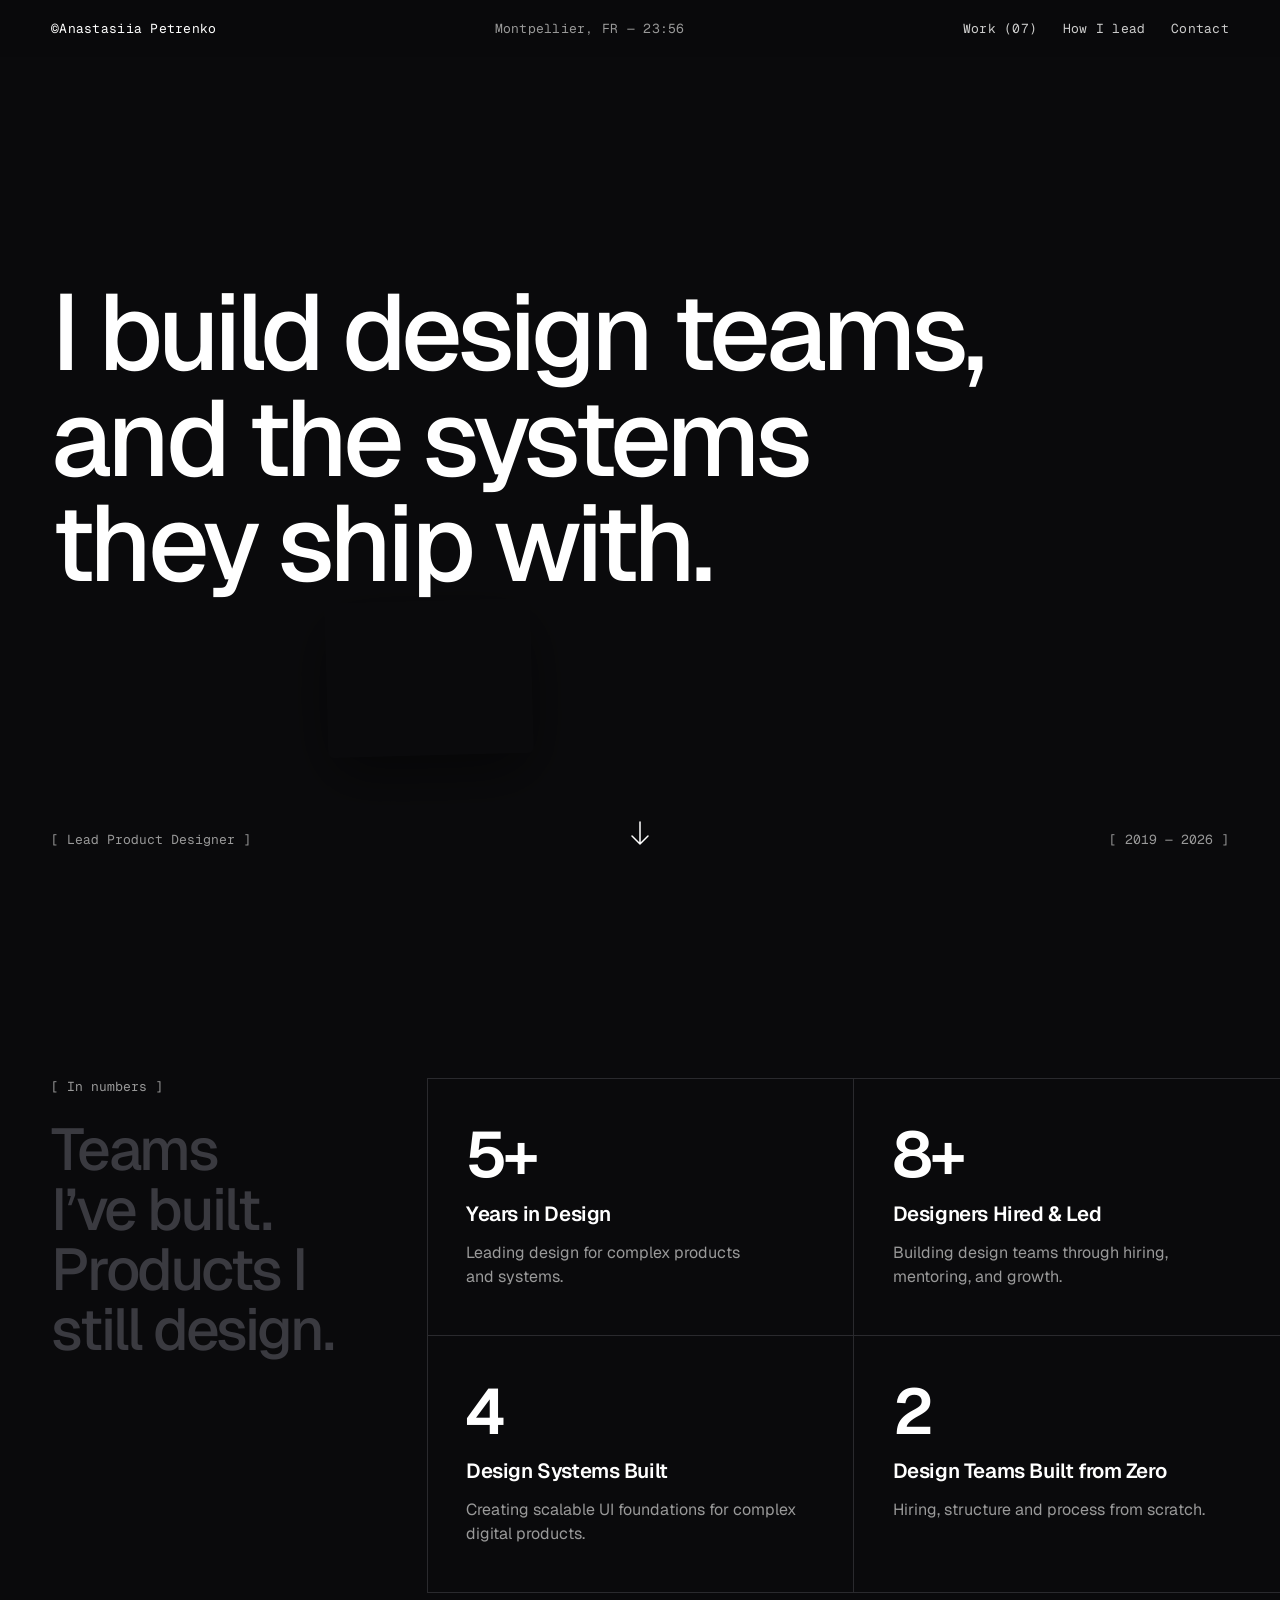
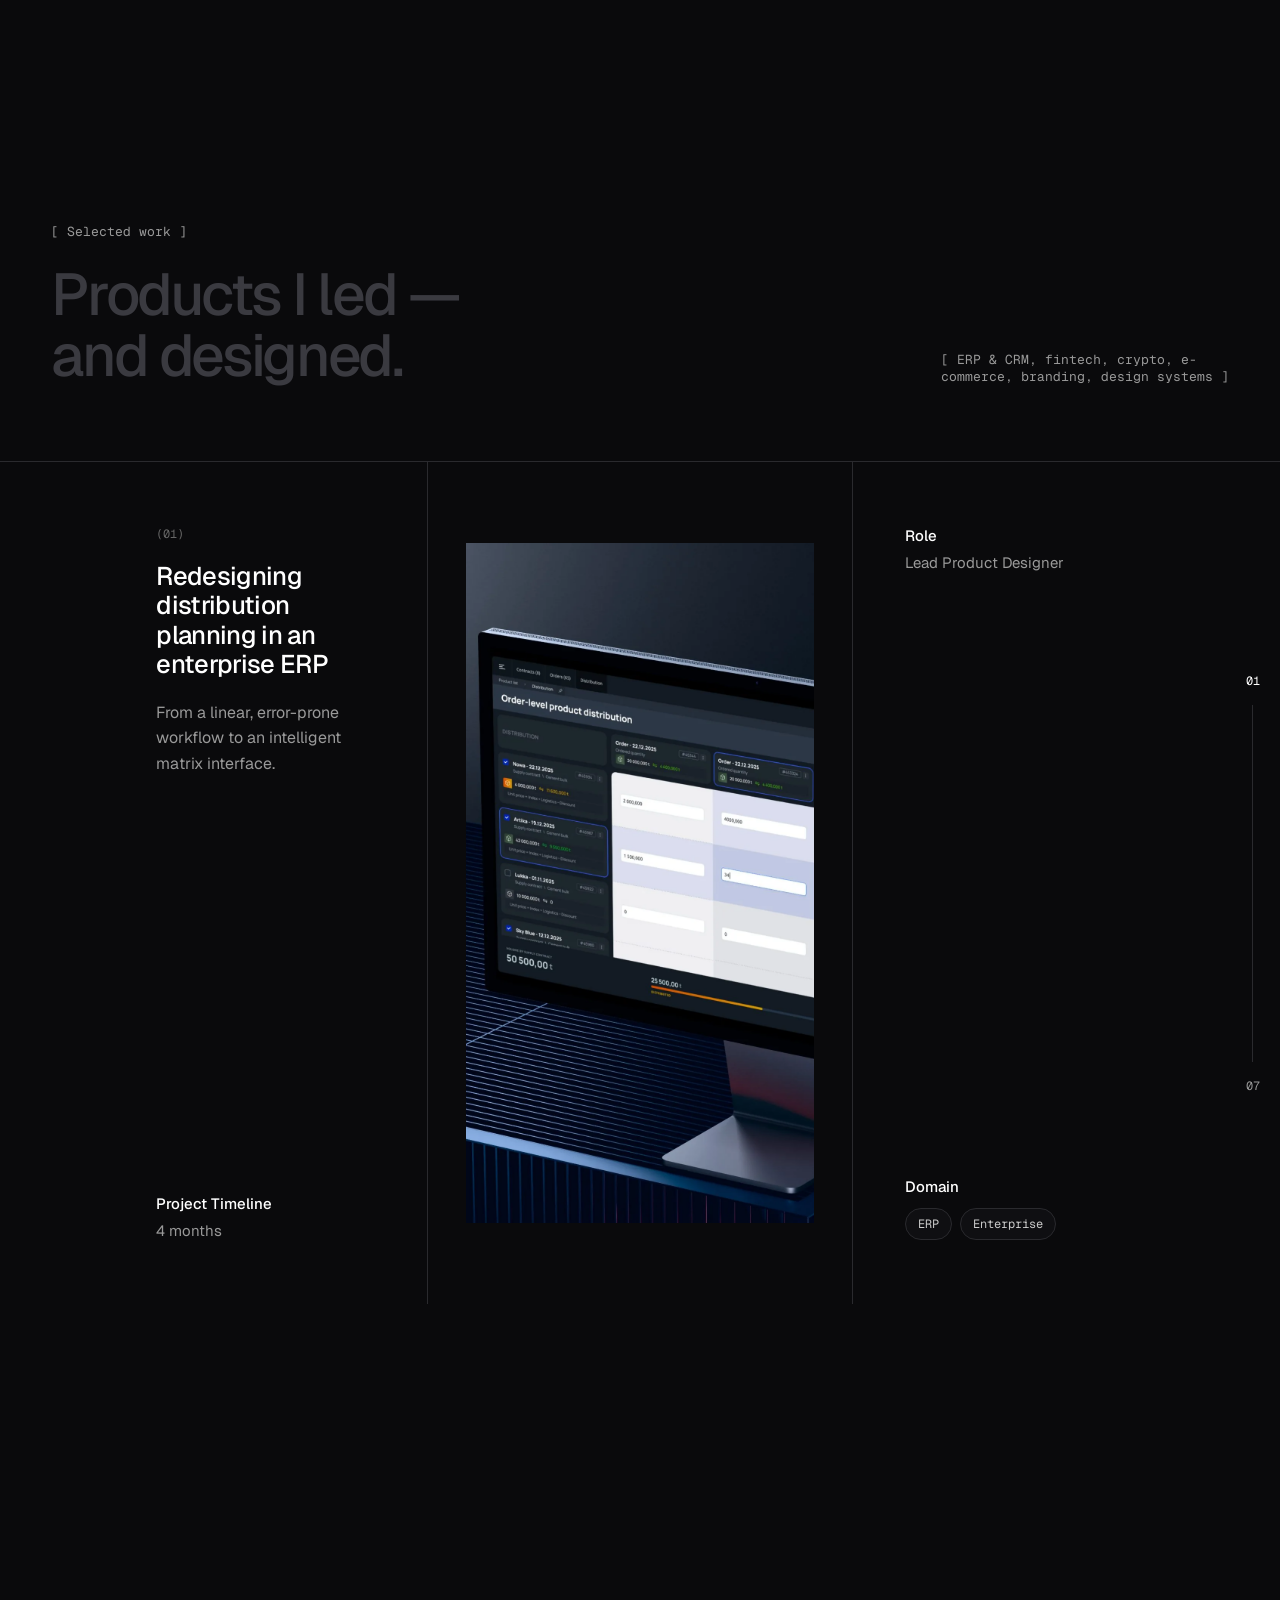
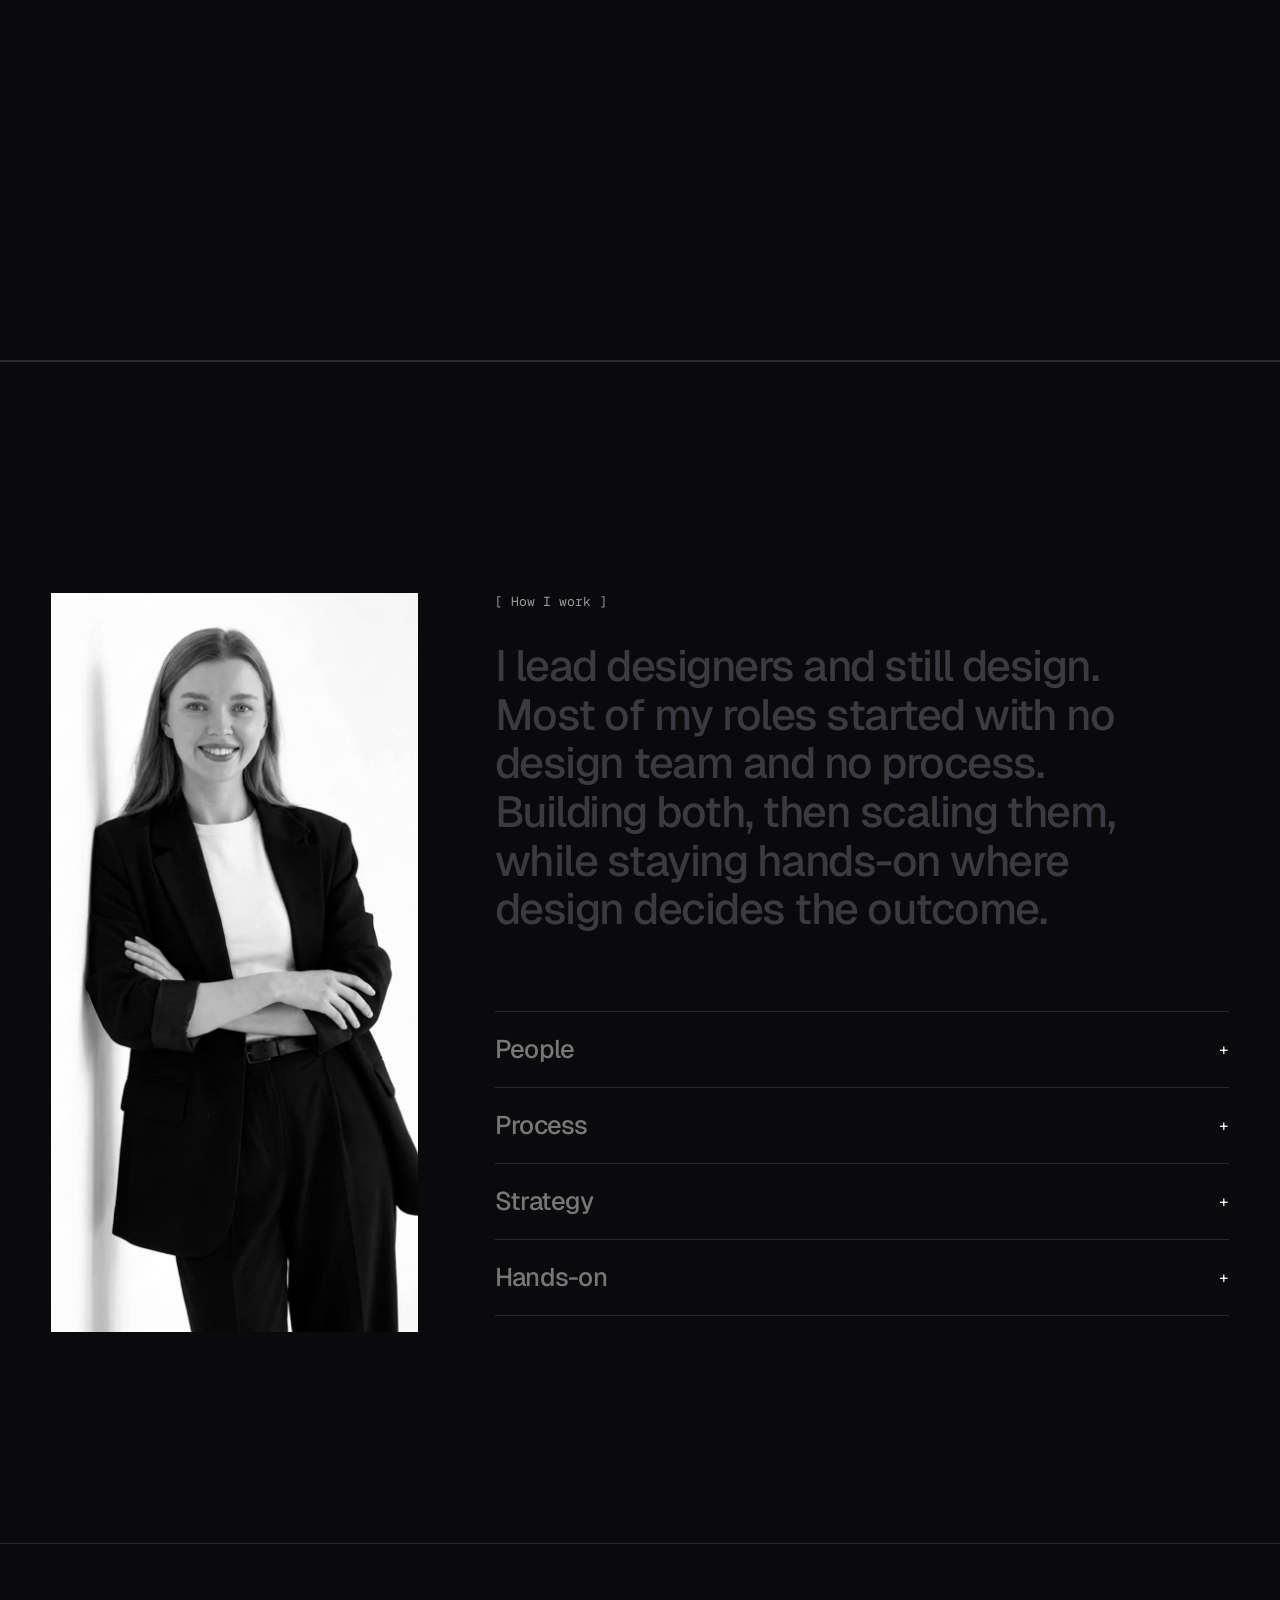
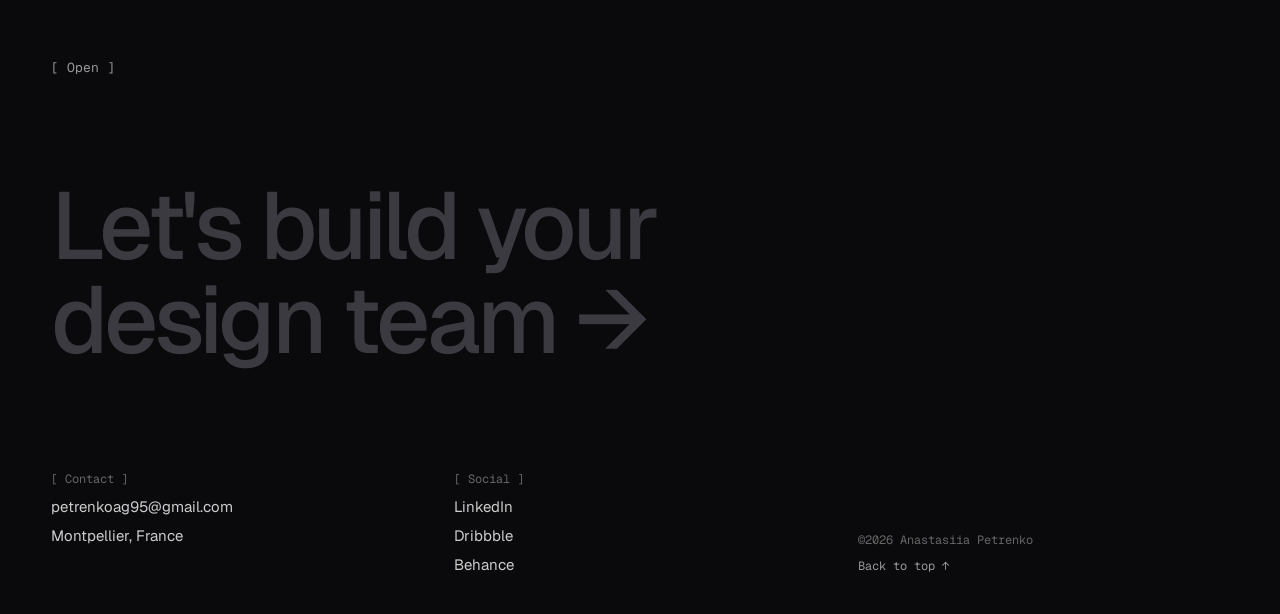
==== index.html @ 529f9f13 "Home: fix doubled gap below the work list on mobile On mobile the work-scroll negative margin is rem" ====
<!DOCTYPE html>
<html lang="en">
<head>
  <!-- Google Tag Manager -->
  <script>(function(w,d,s,l,i){w[l]=w[l]||[];w[l].push({'gtm.start':
  new Date().getTime(),event:'gtm.js'});var f=d.getElementsByTagName(s)[0],
  j=d.createElement(s),dl=l!='dataLayer'?'&l='+l:'';j.async=true;j.src=
  'https://www.googletagmanager.com/gtm.js?id='+i+dl;f.parentNode.insertBefore(j,f);
  })(window,document,'script','dataLayer','GTM-K25V9CTP');</script>
  <!-- End Google Tag Manager -->
  <!-- Google tag (gtag.js) -->
  <script async src="https://www.googletagmanager.com/gtag/js?id=G-8EQWVSNK7V"></script>
  <script>
    window.dataLayer = window.dataLayer || [];
    function gtag(){dataLayer.push(arguments);}
    gtag('js', new Date());
    gtag('config', 'G-8EQWVSNK7V');
  </script>
  <!-- End Google tag (gtag.js) -->
  <!-- Microsoft Clarity -->
  <script type="text/javascript">
    (function(c,l,a,r,i,t,y){
        c[a]=c[a]||function(){(c[a].q=c[a].q||[]).push(arguments)};
        t=l.createElement(r);t.async=1;t.src="https://www.clarity.ms/tag/"+i;
        y=l.getElementsByTagName(r)[0];y.parentNode.insertBefore(t,y);
    })(window, document, "clarity", "script", "yuyqac0y1p");
  </script>
  <!-- End Microsoft Clarity -->

  <meta charset="UTF-8">
  <meta name="viewport" content="width=device-width, initial-scale=1.0">
  <title>Anastasiia Petrenko &mdash; Lead Product Designer</title>
  <meta name="description" content="Lead Product Designer building high-load product systems, senior design teams, and AI-native workflows.">
  <link rel="icon" type="image/png" href="assets/favicon.png">
  <link rel="preconnect" href="https://fonts.googleapis.com">
  <link rel="preconnect" href="https://fonts.gstatic.com" crossorigin>
  <link href="https://fonts.googleapis.com/css2?family=Geist:wght@100..900&family=Geist+Mono:wght@400;500&display=swap" rel="stylesheet">
  <style>
    :root{
      --bg:#0a0a0c;--surface:#0f0f12;--line:#2a2a2e;--faint:#1c1c20;
      --t2:#999;--t3:#666;--unfill:#3a3a40;--accent:#4493fa;
      --gut:clamp(20px,4vw,56px);--ease1:cubic-bezier(.76,0,.24,1);--ease2:cubic-bezier(.2,.7,.2,1);
      --vr:clamp(180px,18vw,250px);--vr2:calc(var(--vr) * 0.5);
    }
    *{box-sizing:border-box;margin:0;padding:0}
    html{scroll-behavior:smooth}
    body{background:var(--bg);color:#fff;font-family:'Geist',system-ui,sans-serif;-webkit-font-smoothing:antialiased;overflow-x:hidden}
    a{color:#fff;text-decoration:none}
    a:hover{color:var(--accent)}
    img{display:block;max-width:100%}
    ::selection{background:var(--accent);color:#0a0a0c}
    .mono{font-family:'Geist Mono',monospace}
    @keyframes wordUp{from{opacity:0;transform:translateY(0.6em);filter:blur(6px)}to{opacity:1;transform:none;filter:none}}
    @keyframes nudge{0%,100%{transform:translateY(0);opacity:.5}50%{transform:translateY(8px);opacity:1}}

    /* header */
    .hdr{position:sticky;top:0;z-index:30;display:flex;align-items:center;justify-content:space-between;gap:24px;padding:20px var(--gut);background:rgba(10,10,12,.82);backdrop-filter:blur(14px);-webkit-backdrop-filter:blur(14px);font-family:'Geist Mono',monospace;font-size:13px;letter-spacing:.02em}
    .hdr-logo{color:#fff;white-space:nowrap}
    .clock-wrap{display:flex;align-items:center;gap:8px;color:var(--t2)}
    .hdr-nav{display:flex;gap:clamp(14px,2vw,28px);color:#ccc}
    .hdr-nav a{color:#ccc}
    .hdr-burger{display:none;background:none;border:0;padding:0;margin:0;cursor:pointer;width:26px;height:14px;position:relative;flex:0 0 auto}
    .hdr-burger span{position:absolute;left:0;right:0;height:1.5px;background:#fff;transition:transform .35s var(--ease2),opacity .25s}
    .hdr-burger span:first-child{top:0}
    .hdr-burger span:last-child{bottom:0}
    .hdr-burger.active span:first-child{transform:translateY(6px) rotate(45deg)}
    .hdr-burger.active span:last-child{transform:translateY(-6px) rotate(-45deg)}
    /* mobile menu overlay */
    .menu{position:fixed;inset:0;z-index:25;background:rgba(10,10,12,.97);backdrop-filter:blur(18px);-webkit-backdrop-filter:blur(18px);display:flex;flex-direction:column;justify-content:center;gap:clamp(40px,8vh,80px);padding:calc(58px + var(--gut)) var(--gut) var(--gut);opacity:0;pointer-events:none;transform:translateY(-6px);transition:opacity .4s ease,transform .4s var(--ease2)}
    .menu.open{opacity:1;pointer-events:auto;transform:none}
    .menu-nav{display:flex;flex-direction:column;gap:10px}
    .menu-nav a{color:#fff;font-size:clamp(40px,11vw,60px);font-weight:500;letter-spacing:-0.04em;line-height:1.08}
    .menu-nav a:hover,.menu-nav a:active{color:var(--accent)}
    .menu-foot{display:flex;justify-content:space-between;gap:16px;font-family:'Geist Mono',monospace;font-size:13px;color:var(--t2);border-top:1px solid var(--line);padding-top:24px}
    body.menu-open{overflow:hidden}

    /* hero */
    .hero{position:relative;overflow:hidden;min-height:calc(100svh - 58px);justify-content:space-between;padding:clamp(40px,6vw,88px) var(--gut) clamp(32px,4vw,56px);display:flex;flex-direction:column;gap:clamp(40px,6vw,88px)}
    .hero h1{position:relative;margin:auto 0;font-size:clamp(44px,8.4vw,136px);font-weight:500;line-height:.98;letter-spacing:-0.045em;max-width:15ch;text-wrap:balance}
    .hero h1 .w{display:inline-block;white-space:pre;opacity:0}
    .hero.go h1 .w{animation:wordUp .9s var(--ease2) var(--d) both}
    .hero-trail{position:absolute;inset:0;pointer-events:none;overflow:hidden}
    .hero-trail img{position:absolute;width:clamp(160px,16vw,240px);aspect-ratio:4/3;object-fit:cover;border-radius:6px;transform:translate(-50%,-50%);box-shadow:0 20px 60px rgba(0,0,0,.5)}
    .hero-foot{position:relative;display:grid;grid-template-columns:1fr auto 1fr;align-items:end;gap:16px;font-family:'Geist Mono',monospace;font-size:13px;color:var(--t2)}

    /* numbers */
    .numbers{padding:calc(var(--vr) - clamp(32px,4vw,56px)) 0 0;display:grid;grid-template-columns:minmax(0,1fr) minmax(0,2fr);gap:0;align-items:start}
    .num-head{display:flex;flex-direction:column;gap:24px;padding:0 var(--gut)}
    .num-head h2{font-size:clamp(36px,4.6vw,68px);font-weight:500;letter-spacing:-0.04em;line-height:1.02;max-width:12ch;text-wrap:balance}
    .num-grid{display:grid;grid-template-columns:repeat(2,minmax(0,1fr));border-top:1px solid var(--line);border-bottom:1px solid var(--line);border-left:1px solid var(--line);gap:1px;background:var(--line)}
    .num-cell{display:flex;flex-direction:column;gap:14px;padding:clamp(32px,3.6vw,56px) clamp(20px,3vw,48px);background:var(--bg)}
    .num-cell>div{display:flex;flex-direction:column;gap:14px;opacity:0;transform:translateY(40px);transition:opacity .7s ease,transform .9s var(--ease2)}
    .num-cell.in>div{opacity:1;transform:none}
    .num-cell strong{font-size:clamp(48px,5vw,80px);font-weight:600;letter-spacing:-0.045em;line-height:.95;color:#fff;font-variant-numeric:tabular-nums}
    .num-cell .lbl{font-size:clamp(20px,1.6vw,24px);font-weight:600;letter-spacing:-0.02em;color:#fff}
    .num-cell .note{font-size:16px;line-height:1.5;color:var(--t2);max-width:30ch;text-wrap:pretty}

    /* work */
    .work{padding:var(--vr) var(--gut) var(--vr)}
    .work-head{display:flex;flex-wrap:wrap;align-items:flex-end;justify-content:space-between;gap:24px;margin-bottom:clamp(56px,6vw,96px)}
    .work-head h2{font-size:clamp(36px,4.6vw,68px);font-weight:500;letter-spacing:-0.04em;line-height:1.02;max-width:14ch;text-wrap:balance}
    .work-scroll{position:relative;height:700vh;border-top:1px solid var(--line);border-bottom:1px solid var(--line);margin:0 calc(-1 * var(--gut)) calc(-1 * var(--vr))}
    .work-sticky{position:sticky;top:58px;height:calc(100vh - 58px);overflow:hidden}
    .work-track{display:flex;flex-direction:row;height:100%;will-change:transform}
    .work-panel{position:relative;flex:0 0 auto;width:100vw;height:100%;display:grid;grid-template-columns:1fr 1fr 1fr;color:#fff}
    .work-panel .col-l{display:flex;flex-direction:column;justify-content:space-between;gap:48px;padding:clamp(40px,5vw,88px) var(--gut) clamp(40px,5vw,88px) clamp(40px,12.2vw,175px)}
    .work-panel .col-c{display:grid;place-items:center;min-height:0;padding:clamp(32px,4vw,64px) clamp(20px,3vw,48px);border-left:1px solid var(--line);border-right:1px solid var(--line)}
    .work-panel .col-r{display:flex;flex-direction:column;justify-content:space-between;gap:48px;padding:clamp(40px,5vw,88px) clamp(40px,12.2vw,175px) clamp(40px,5vw,88px) var(--gut)}
    .work-panel h3{font-size:clamp(24px,2vw,32px);font-weight:500;letter-spacing:-0.025em;line-height:1.15;text-wrap:balance}
    .work-cover{position:relative;display:block;height:min(calc(100vh - 58px - 160px),680px);max-height:100%;max-width:100%;aspect-ratio:4/5;overflow:hidden;background:var(--surface);clip-path:inset(100% 0 0 0);transition:clip-path 1.2s var(--ease1);cursor:none}
    .work-cover.in{clip-path:inset(0 0 0 0)}
    .work-cover img{position:absolute;inset:0;width:100%;height:100%;object-fit:cover;transition:transform 1.6s var(--ease2);transform:scale(1.3)}
    .work-cover.in img{transform:scale(1)}
    .work-cover.in:hover img{transform:scale(1.04)}
    .view-dot{position:absolute;left:0;top:0;width:88px;height:88px;margin:-44px 0 0 -44px;border-radius:50%;background:#fff;color:#0a0a0c;display:grid;place-items:center;font-family:'Geist Mono',monospace;font-size:12px;letter-spacing:.12em;pointer-events:none;z-index:3;transform:translate(0,0) scale(0);transition:transform .35s var(--ease2)}
    .chip{padding:7px 12px;border:1px solid var(--line);border-radius:999px;background:var(--surface);font-family:'Geist Mono',monospace;font-size:12px;color:#ccc}
    .work-prog{position:absolute;right:clamp(12px,1.6vw,24px);top:25%;height:50%;display:flex;flex-direction:column;align-items:center;gap:16px;font-family:'Geist Mono',monospace;font-size:12px;color:var(--t2);pointer-events:none;z-index:4}
    .work-prog .track{position:relative;flex:1;width:1px;background:var(--line)}
    .work-prog .track span{position:absolute;inset:0;background:var(--accent);transform-origin:top;transform:scaleY(0)}

    /* lead / how I work */
    .lead{padding:var(--vr) var(--gut) var(--vr2);border-top:1px solid var(--line);display:grid;grid-template-columns:minmax(240px,1fr) minmax(0,2fr);gap:clamp(40px,6vw,96px);align-items:start}
    .lead-photo{position:sticky;top:calc(58px + clamp(32px,4vw,56px));height:min(calc(100vh - 58px - 2 * clamp(32px,4vw,56px)),742px);max-width:100%;aspect-ratio:849/1500;overflow:hidden;background:var(--surface)}
    .lead-photo img{width:100%;height:100%;object-fit:cover;filter:grayscale(1) contrast(1.05)}
    .lead-main{display:flex;flex-direction:column;gap:clamp(56px,6vw,96px);min-width:0}
    .lead-text{font-size:clamp(28px,3.4vw,56px);font-weight:500;letter-spacing:-0.035em;line-height:1.12;color:#fff;max-width:24ch;text-wrap:pretty;white-space:pre-line}
    .acc{display:flex;flex-direction:column;border-top:1px solid var(--line)}
    .acc-row{border-bottom:1px solid var(--line)}
    .acc-btn{all:unset;cursor:pointer;width:100%;display:grid;grid-template-columns:1fr 24px;align-items:center;gap:16px;padding:clamp(16px,1.6vw,24px) 0}
    .acc-title{font-size:clamp(22px,2vw,32px);font-weight:500;letter-spacing:-0.03em;color:#777;transform:translateX(0);transition:color .3s,transform .5s var(--ease2)}
    .acc-row:hover .acc-title{color:#fff;transform:translateX(16px)}
    .acc-row.open .acc-title{color:#fff}
    .acc-sign{font-family:'Geist Mono',monospace;font-size:16px;color:#fff;text-align:right;transform:rotate(0);transition:transform .4s var(--ease2),color .3s}
    .acc-row:hover .acc-sign{color:var(--accent);transform:rotate(90deg)}
    .acc-row.open .acc-sign{transform:rotate(45deg)}
    .acc-panel{display:grid;grid-template-rows:0fr;opacity:0;transition:grid-template-rows .5s var(--ease2),opacity .4s}
    .acc-row.open .acc-panel{grid-template-rows:1fr;opacity:1}
    .acc-body{overflow:hidden;min-height:0}
    .acc-body p{padding:0 40px clamp(24px,2.4vw,36px) 0;font-size:17px;line-height:1.6;color:var(--t2);text-wrap:pretty}

    /* footer */
    .ftr{padding:var(--vr2) var(--gut) 40px;border-top:1px solid var(--line);display:flex;flex-direction:column;gap:clamp(56px,8vw,120px)}
    .cta{font-size:clamp(40px,7.4vw,120px);font-weight:500;letter-spacing:-0.045em;line-height:1;color:#fff;max-width:14ch}
    .cta:hover{color:var(--accent)}
    .ftr-grid{display:grid;grid-template-columns:repeat(auto-fit,minmax(180px,1fr));gap:32px;font-size:15px;color:#ccc}
    .ftr-grid a{color:#ccc}

    /* loader */
    #loader{position:fixed;inset:0;z-index:100;background:var(--bg);display:grid;grid-template-rows:auto 1fr auto;gap:clamp(20px,2.4vw,32px);padding:var(--gut);opacity:1;transition:opacity .6s ease .5s}
    #loader.exit{opacity:0}
    #loader .top{display:flex;justify-content:space-between;font-family:'Geist Mono',monospace;font-size:13px;color:var(--t2)}
    #loader-grid{display:grid;grid-template-columns:repeat(4,minmax(0,1fr));grid-template-rows:repeat(3,minmax(0,1fr));gap:1px;background:var(--line);border:1px solid var(--line);min-height:0}
    #loader-grid .cell{position:relative;overflow:hidden;background:var(--bg)}
    #loader-grid .cell img{position:absolute;inset:0;width:100%;height:100%;object-fit:cover;clip-path:inset(100% 0 0 0);transform:scale(1.15);transition:clip-path .8s var(--ease1),transform 1.2s var(--ease1)}
    #loader-grid .cell.lit img{clip-path:inset(0);transform:scale(1)}
    #loader-grid .cell .idx{position:absolute;left:12px;top:10px;font-family:'Geist Mono',monospace;font-size:11px;color:#555;mix-blend-mode:difference}
    #loader-grid .cell.lit .idx{color:#fff}
    #loader .bar{display:flex;align-items:center;gap:24px;font-family:'Geist Mono',monospace;font-size:13px;color:#fff}
    #loader .bar .track{position:relative;flex:1;height:1px;background:var(--line)}
    #loader .bar .track span{position:absolute;inset:0;background:var(--accent);transform-origin:left;transform:scaleX(0)}
    #loader .bar .pct{font-variant-numeric:tabular-nums;min-width:4ch;text-align:right}
    .loader-big{display:none}

    @media (max-width:900px){
      .numbers{grid-template-columns:minmax(0,1fr);gap:40px}
      .num-grid{border-left:none}
    }
    @media (max-width:899px){
      .work{padding-bottom:0}
      .work-scroll{height:auto;margin-bottom:0;border:none}
      .work-sticky{position:relative;top:0;height:auto;overflow:visible}
      .work-track{flex-direction:column;height:auto;transform:none!important;gap:8px}
      /* image-first card: cover on top, then text, then grouped meta — uniform gutters, no dividers */
      .work-panel{width:100%!important;height:auto;display:flex;flex-direction:column;gap:28px;padding:48px 0;border:none}
      .work-panel .col-c{order:-1;padding:0 var(--gut);border:none;min-height:0}
      .work-panel .col-l{padding:0 var(--gut);gap:18px;justify-content:flex-start}
      .work-panel .col-r{padding:0 var(--gut);gap:22px;flex-direction:row;flex-wrap:wrap;justify-content:space-between}
      .work-panel .col-r>div{min-width:0}
      .work-cover{height:auto;width:100%;aspect-ratio:4/5;cursor:pointer}
      .work-panel h3{font-size:clamp(26px,6.4vw,34px)}
      .view-dot{display:none}
      .work-prog{display:none}
    }
    @media (max-width:800px){
      .lead{grid-template-columns:minmax(0,1fr)}
      .lead-photo{position:relative;top:0;height:auto}
    }
    @media (max-width:760px){
      .hdr{gap:16px}
      .clock-wrap,.hdr-nav{display:none}
      .hdr-burger{display:block}
    }
    @media (max-width:600px){
      /* simple numeric loader on phones */
      #loader{grid-template-rows:1fr;place-items:center;gap:0}
      #loader .top,#loader-grid,#loader .bar{display:none}
      .loader-big{display:flex;align-items:baseline;gap:6px;color:#fff;font-weight:500;letter-spacing:-0.05em;line-height:.9}
      #loader-bignum{font-size:clamp(48px,15vw,85px);font-variant-numeric:tabular-nums}
      .loader-big .pc{font-size:clamp(14px,4vw,26px);color:var(--t2)}
      .num-grid{grid-template-columns:1fr}
      .hero-foot{grid-template-columns:1fr auto;font-size:12px}
      .hero-foot a[aria-label="Scroll to work"]{display:none!important}
      .hero h1{font-size:clamp(52px,14vw,72px);text-align:center;max-width:none}
    }
    @media (prefers-reduced-motion:reduce){
      *{animation:none!important;transition:none!important;scroll-behavior:auto!important}
      .hero h1 .w{opacity:1!important}
      #loader{display:none!important}
    }
  </style>
</head>
<body>
  <!-- Google Tag Manager (noscript) -->
  <noscript><iframe src="https://www.googletagmanager.com/ns.html?id=GTM-K25V9CTP"
  height="0" width="0" style="display:none;visibility:hidden"></iframe></noscript>
  <!-- End Google Tag Manager (noscript) -->

  <!-- Loader -->
  <div id="loader" aria-hidden="true">
    <div class="top"><span style="color:#fff">©Anastasiia Petrenko</span><span>[ Loading work ]</span></div>
    <div id="loader-grid"></div>
    <div class="bar"><span class="track"><span id="loader-fill"></span></span><span class="pct" id="loader-pct">000%</span></div>
    <div class="loader-big" aria-hidden="true"><span id="loader-bignum">0</span><span class="pc">%</span></div>
  </div>

  <header class="hdr">
    <a href="#top" class="hdr-logo">©Anastasiia Petrenko</a>
    <div class="clock-wrap"><span id="clock">Montpellier, FR —</span></div>
    <nav class="hdr-nav">
      <a href="#work">Work (07)</a>
      <a href="#lead">How I lead</a>
      <a href="mailto:petrenkoag95@gmail.com">Contact</a>
    </nav>
    <button class="hdr-burger" id="burger" aria-label="Open menu" aria-expanded="false" aria-controls="menu"><span></span><span></span></button>
  </header>

  <div class="menu" id="menu" aria-hidden="true">
    <nav class="menu-nav">
      <a href="#work" data-menu-link>Work (07)</a>
      <a href="#lead" data-menu-link>How I lead</a>
      <a href="mailto:petrenkoag95@gmail.com" data-menu-link>Contact</a>
    </nav>
    <div class="menu-foot"><span>Montpellier, France</span><span id="menu-clock"></span></div>
  </div>

  <section id="top" class="hero" data-hero>
    <div class="hero-trail" id="hero-trail" aria-hidden="true"></div>
    <h1 id="hero-h1"></h1>
    <div class="hero-foot">
      <span>[ Lead Product Designer ]</span>
      <a href="#work" aria-label="Scroll to work" style="display:flex;flex-direction:column;align-items:center;gap:8px;color:var(--t2)">
        <svg width="20" height="28" viewBox="0 0 20 28" fill="none" style="animation:nudge 1.8s ease-in-out infinite"><path d="M10 2v22M2 16l8 8 8-8" stroke="#fff" stroke-width="1.5" stroke-linecap="round" stroke-linejoin="round"></path></svg>
      </a>
      <span style="justify-self:end">[ 2019 — 2026 ]</span>
    </div>
  </section>

  <section class="numbers">
    <div class="num-head">
      <span class="mono" style="font-size:13px;color:var(--t2)">[ In numbers ]</span>
      <h2 id="num-title" data-fill="Teams I’ve built. Products I still design."></h2>
    </div>
    <div class="num-grid" id="num-grid"></div>
  </section>

  <section id="work" class="work">
    <div class="work-head">
      <div style="display:flex;flex-direction:column;gap:24px">
        <span class="mono" style="font-size:13px;color:var(--t2)">[ Selected work ]</span>
        <h2 id="work-title" data-fill="Products I led — and designed."></h2>
      </div>
      <span class="mono" style="font-size:13px;color:var(--t2);max-width:36ch">[ ERP &amp; CRM, fintech, crypto, e-commerce, branding, design systems ]</span>
    </div>
    <div class="work-scroll" id="work-scroll">
      <div class="work-sticky">
        <div class="work-track" id="work-track"></div>
        <div class="work-prog" id="work-prog">
          <span style="color:#fff" id="work-prog-cur">01</span>
          <span class="track"><span id="work-prog-fill"></span></span>
          <span>07</span>
        </div>
      </div>
    </div>
  </section>

  <section id="lead" class="lead">
    <div class="lead-photo"><img src="assets/home/images/anastasiia.webp" alt="Anastasiia Petrenko"></div>
    <div class="lead-main">
      <div style="display:flex;flex-direction:column;gap:32px">
        <span class="mono" style="font-size:13px;color:var(--t2)">[ How I work ]</span>
        <p class="lead-text" id="lead-text" data-fill="I lead designers and still design. &#10;Most of my roles started with no design team and no process. Building both, then scaling them, while staying hands-on where design decides the outcome."></p>
      </div>
      <div class="acc" id="acc"></div>
    </div>
  </section>

  <footer id="contact" class="ftr">
    <span class="mono" style="font-size:13px;color:var(--t2)">[ Open ]</span>
    <a class="cta" id="cta" href="mailto:petrenkoag95@gmail.com" aria-label="Let's build your design team" data-fill="Let's build your design team →"></a>
    <div class="ftr-grid">
      <div style="display:flex;flex-direction:column;gap:10px">
        <span class="mono" style="font-size:12px;color:var(--t3)">[ Contact ]</span>
        <a href="mailto:petrenkoag95@gmail.com">petrenkoag95@gmail.com</a>
        <span>Montpellier, France</span>
      </div>
      <div style="display:flex;flex-direction:column;gap:10px">
        <span class="mono" style="font-size:12px;color:var(--t3)">[ Social ]</span>
        <a href="https://www.linkedin.com/in/anastasia-petrenko/" target="_blank" rel="noopener">LinkedIn</a>
        <a href="https://dribbble.com/AnnastasiiaP2018" target="_blank" rel="noopener">Dribbble</a>
        <a href="https://www.behance.net/petrenkoanastasia" target="_blank" rel="noopener">Behance</a>
      </div>
      <div style="display:flex;flex-direction:column;gap:10px;justify-content:flex-end;font-family:'Geist Mono',monospace;font-size:12px;color:var(--t3)">
        <span>©2026 Anastasiia Petrenko</span>
        <a href="#top" style="color:var(--t2)">Back to top ↑</a>
      </div>
    </div>
  </footer>

  <script>
  (function(){
    var REDUCE = window.matchMedia('(prefers-reduced-motion: reduce)').matches;
    var TRAIL = ['t2','t3','t4','t5','t6','t7','t8','t9','t10','t11','t12','t13'].map(function(n){return 'assets/home/trail/'+n+'.webp';});
    var COVERS = ['erp-core-sm','pap-pay-sm','erp-wave-sm','branding-sm','turbo-sm','betroute-sm'].map(function(n){return 'assets/home/covers/'+n+'.webp';});
    var HEADLINE = 'I build design teams, and the systems they ship with.';

    var PROJECTS = [
      ['Redesigning distribution planning in an enterprise ERP','From a linear, error-prone workflow to an intelligent matrix interface.','Lead Product Designer','4 months',['ERP','Enterprise'],'assets/home/covers/erp-core-sm.webp','cases/erp-core.html'],
      ['Wave — developing a high-load system from scratch','An ERP & CRM system built from scratch for one of the bigger media holdings in Ukraine: research, design system, user flows and results.','Founding Product Designer','2 years',['ERP','CRM'],'assets/home/covers/erp-wave-sm.webp','cases/erp-wave.html'],
      ['Pap-Pay crypto payroll wallet','A mobile crypto payroll wallet. Employees are paid in BTC and cash out to their card.','Lead Product Designer','6 months',['Crypto','Mobile'],'assets/home/covers/pap-pay-sm.webp','cases/pap-pay.html'],
      ['Turbo.ua delivery app',"Mobile app for Ukraine's fastest grocery delivery.",'Lead Product Designer','2 years',['E-commerce','Mobile'],'assets/home/covers/turbo-sm.webp','cases/turbo.html'],
      ['Packaging & brand identity',"Full-cycle branding for Ukraine's fastest grocery delivery: packaging, courier fleet, billboard, and social media content system.",'Lead Product Designer','2 years',['Branding'],'assets/home/covers/branding-sm.webp','cases/turbo-branding.html'],
      ['Design system for a crypto payroll wallet','Every transfer is irreversible, and that one fact shaped every token, component and rule.','Product Designer','7 months',['Design system','Crypto'],'assets/home/pap-pay-ds/brand-a-trail.webp','cases/pap-pay-ds.html'],
      ['Bet Route registration redesign','Redesign of the registration flow for a betting product.','Product Designer','1 year',['Betting','Mobile'],'assets/home/covers/betroute-sm.webp','cases/betroute.html']
    ];
    var STATS = [
      ['7','+','Years in Design','Leading design for complex products and systems.'],
      ['10','+','Designers Hired & Led','Building design teams through hiring, mentoring, and growth.'],
      ['5','','Design Systems Built','Creating scalable UI foundations for complex digital products.'],
      ['3','','Design Teams Built from Zero','Hiring, structure and process from scratch.']
    ];
    var PILLARS = [
      ['People',['Hiring & onboarding','Grades & career paths','1:1s & mentoring','Performance & pay reviews']],
      ['Process',['Design process from zero','Team structure & rituals','Quality bar & design QA','Design system ownership']],
      ['Strategy',['Design vision & strategy','Roadmap & priorities with product','Stakeholder & C-level alignment','Team budget & headcount']],
      ['Hands-on',['Problem framing & success metrics','Discovery & field research','User flows & information architecture','UI design for web & mobile','Prototyping & usability testing','Product analytics & A/B tests','Design systems','Design-to-code with AI']]
    ];
    var esc = function(s){return String(s).replace(/&/g,'&amp;').replace(/</g,'&lt;').replace(/>/g,'&gt;');};
    var el = function(id){return document.getElementById(id);};
    var clamp01 = function(v){return Math.min(1,Math.max(0,v));};

    /* ---------- Headline words ---------- */
    (function(){
      var h1 = el('hero-h1');
      HEADLINE.split(' ').forEach(function(w,i){
        var s = document.createElement('span');
        s.className = 'w'; s.textContent = w + (i < HEADLINE.split(' ').length-1 ? ' ' : '');
        s.style.setProperty('--d',(0.35 + i*0.07)+'s');
        h1.appendChild(s);
      });
    })();

    /* ---------- Scroll-fill text helpers ---------- */
    function buildFill(node, litColor){
      var txt = node.getAttribute('data-fill');
      node.setAttribute('aria-label', txt.replace(/\n/g,' '));
      node.textContent = '';
      var spans = [];
      [].forEach.call(txt, function(ch){
        var s = document.createElement('span');
        s.textContent = ch;
        s.style.color = REDUCE ? litColor : '#3a3a40';
        s.style.transition = 'color .15s';
        node.appendChild(s);
        spans.push(s);
      });
      return { spans: spans, lit: litColor, last: -1 };
    }
    function applyFill(f, frac){
      var n = Math.round(frac * f.spans.length);
      if (n === f.last) return;
      var lo = Math.min(n, f.last < 0 ? 0 : f.last), hi = Math.max(n, f.last);
      for (var i = Math.max(0,lo-1); i <= hi && i < f.spans.length; i++){
        f.spans[i].style.color = i < n ? f.lit : '#3a3a40';
      }
      f.last = n;
    }
    var numFill = buildFill(el('num-title'), '#fff');
    var workFill = buildFill(el('work-title'), '#fff');
    var leadFill = buildFill(el('lead-text'), '#fff');
    var ctaFill = buildFill(el('cta'), 'inherit');

    /* ---------- Stats ---------- */
    var statValueEls = [];
    (function(){
      var g = el('num-grid');
      STATS.forEach(function(s,i){
        var cell = document.createElement('div');
        cell.className = 'num-cell';
        cell.innerHTML = '<div><strong>0'+s[1]+'</strong><span class="lbl">'+esc(s[2])+'</span><span class="note">'+esc(s[3])+'</span></div>';
        cell.querySelector('div').style.transitionDelay = (i*120)+'ms, '+(i*120)+'ms';
        g.appendChild(cell);
        statValueEls.push(cell.querySelector('strong'));
      });
    })();
    var countGo = false;
    function startCount(){
      if (countGo) return; countGo = true;
      [].forEach.call(document.querySelectorAll('.num-cell'), function(c){ c.classList.add('in'); });
      if (REDUCE){ STATS.forEach(function(s,i){ statValueEls[i].textContent = s[0]+s[1]; }); return; }
      var t0 = 0;
      function tick(now){
        if (!t0) t0 = now;
        var p = clamp01((now - 150 - t0) / 1600);
        var k = 1 - Math.pow(1 - p, 3);
        STATS.forEach(function(s,i){ statValueEls[i].textContent = Math.round(parseInt(s[0],10)*k) + s[1]; });
        if (p < 1) requestAnimationFrame(tick);
      }
      requestAnimationFrame(tick);
    }

    /* ---------- Work panels ---------- */
    var panels = [], covers = [];
    (function(){
      var track = el('work-track');
      PROJECTS.forEach(function(p,i){
        var title=p[0],desc=p[1],role=p[2],time=p[3],domains=p[4],img=p[5],file=p[6];
        var panel = document.createElement('div');
        panel.className = 'work-panel';
        panel.innerHTML =
          '<div class="col-l">'
            +'<div style="display:flex;flex-direction:column;gap:20px;max-width:44ch">'
              +'<span class="mono" style="font-size:12px;color:var(--t3)">('+String(i+1).padStart(2,'0')+')</span>'
              +'<a href="'+file+'" style="color:#fff;display:flex;flex-direction:column;gap:14px;align-items:flex-start"><h3>'+esc(title)+'</h3></a>'
              +'<p style="font-size:16px;line-height:1.6;color:var(--t2);text-wrap:pretty">'+esc(desc)+'</p>'
            +'</div>'
            +'<div style="display:flex;flex-direction:column;gap:8px"><span style="font-size:15px;font-weight:500">Project Timeline</span><span style="font-size:15px;color:var(--t2)">'+esc(time)+'</span></div>'
          +'</div>'
          +'<div class="col-c">'
            +'<a class="work-cover" href="'+file+'" aria-label="Open '+esc(title)+'">'
              +'<img src="'+img+'" alt="'+esc(title)+'" draggable="false">'
              +'<span class="view-dot">VIEW</span>'
            +'</a>'
          +'</div>'
          +'<div class="col-r">'
            +'<div style="display:flex;flex-direction:column;gap:8px"><span style="font-size:15px;font-weight:500">Role</span><span style="font-size:15px;color:var(--t2)">'+esc(role)+'</span></div>'
            +'<div style="display:flex;flex-direction:column;gap:12px"><span style="font-size:15px;font-weight:500">Domain</span><div style="display:flex;flex-wrap:wrap;gap:8px">'+domains.map(function(d){return '<span class="chip">'+esc(d)+'</span>';}).join('')+'</div></div>'
          +'</div>';
        track.appendChild(panel);
        panels.push(panel);
        var cover = panel.querySelector('.work-cover');
        covers.push(cover);
        var dot = cover.querySelector('.view-dot');
        cover.addEventListener('mousemove', function(e){
          var r = cover.getBoundingClientRect();
          dot.style.left = (e.clientX - r.left) + 'px';
          dot.style.top = (e.clientY - r.top) + 'px';
          dot.style.transform = 'scale(1)';
        });
        cover.addEventListener('mouseenter', function(){ dot.style.transform = 'scale(1)'; });
        cover.addEventListener('mouseleave', function(){ dot.style.transform = 'scale(0)'; });
      });
    })();
    var revealed = [];

    /* ---------- Accordion ---------- */
    var accOpen = -1, accRows = [];
    (function(){
      var acc = el('acc');
      PILLARS.forEach(function(p,i){
        var row = document.createElement('div');
        row.className = 'acc-row';
        row.innerHTML =
          '<button class="acc-btn" aria-expanded="false"><span class="acc-title">'+esc(p[0])+'</span><span class="acc-sign">+</span></button>'
          +'<div class="acc-panel"><div class="acc-body"><p>'+esc(p[1].join(', '))+'</p></div></div>';
        acc.appendChild(row);
        accRows.push(row);
        row.querySelector('.acc-btn').addEventListener('click', function(){
          var isOpen = accOpen === i;
          accRows.forEach(function(r,j){ r.classList.toggle('open', !isOpen && j===i); r.querySelector('.acc-btn').setAttribute('aria-expanded', (!isOpen && j===i)?'true':'false'); });
          accOpen = isOpen ? -1 : i;
        });
      });
    })();
    function measureAcc(){
      var acc = el('acc'); if (!acc) return;
      var closed = 1, max = 0;
      [].forEach.call(acc.querySelectorAll('.acc-btn'), function(b){ closed += b.offsetHeight + 1; });
      [].forEach.call(acc.querySelectorAll('.acc-body'), function(b){ max = Math.max(max, b.scrollHeight); });
      acc.style.minHeight = Math.ceil(closed + max) + 'px';
    }

    /* ---------- Clock ---------- */
    function tickClock(){
      var t = new Date().toLocaleTimeString('en-GB', { hour:'2-digit', minute:'2-digit', timeZone:'Europe/Paris' });
      el('clock').textContent = 'Montpellier, FR — ' + t;
      var mc = el('menu-clock'); if (mc) mc.textContent = t;
    }
    tickClock(); setInterval(tickClock, 30000);

    /* ---------- Mobile menu ---------- */
    (function(){
      var burger = el('burger'), menu = el('menu');
      if (!burger || !menu) return;
      function setOpen(open){
        burger.classList.toggle('active', open);
        menu.classList.toggle('open', open);
        document.body.classList.toggle('menu-open', open);
        burger.setAttribute('aria-expanded', open ? 'true' : 'false');
        menu.setAttribute('aria-hidden', open ? 'false' : 'true');
      }
      burger.addEventListener('click', function(){ setOpen(!menu.classList.contains('open')); });
      [].forEach.call(menu.querySelectorAll('[data-menu-link]'), function(a){ a.addEventListener('click', function(){ setOpen(false); }); });
      window.addEventListener('keydown', function(e){ if (e.key === 'Escape') setOpen(false); });
    })();

    /* ---------- Master scroll handler ---------- */
    var workScroll = el('work-scroll'), track = el('work-track'),
        progFill = el('work-prog-fill'), progCur = el('work-prog-cur');
    var N = 7, vw = 0, raf = 0;
    function layout(){
      vw = workScroll.clientWidth;
      if (window.innerWidth >= 900){
        panels.forEach(function(p){ p.style.width = vw + 'px'; });
      } else {
        panels.forEach(function(p){ p.style.width = ''; });
      }
    }
    function onScroll(){
      if (raf) return;
      raf = requestAnimationFrame(function(){
        raf = 0;
        var narrow = window.innerWidth < 900, vh = window.innerHeight;
        /* work pin */
        var r = workScroll.getBoundingClientRect();
        if (!narrow){
          var total = r.height - (vh - 58);
          var prog = clamp01((58 - r.top) / total);
          var tx = -prog * (N - 1) * vw;
          track.style.transform = 'translate3d(' + tx + 'px,0,0)';
          progFill.style.transform = 'scaleY(' + prog + ')';
          progCur.textContent = String(Math.min(7, Math.round(prog * 6) + 1)).padStart(2,'0');
          for (var i = 0; i < N; i++){
            if (!revealed[i] && r.top < vh && i * vw + tx < vw){ revealed[i] = true; covers[i].classList.add('in'); }
          }
        } else {
          panels.forEach(function(p,i){
            if (!revealed[i] && p.getBoundingClientRect().top < vh){ revealed[i] = true; covers[i].classList.add('in'); }
          });
        }
        /* scroll-fill texts */
        var nt = el('num-title').getBoundingClientRect().top;
        var nf = clamp01((vh*0.9 - nt) / (vh*0.45));
        applyFill(numFill, nf);
        if (nf >= 1) startCount();
        var wt = el('work-title').getBoundingClientRect().top;
        applyFill(workFill, clamp01((vh*0.9 - wt) / (vh*0.45)));
        var lt = el('lead-text').getBoundingClientRect();
        var startTop = vh - lt.height, dist = Math.max(200, startTop - 58);
        applyFill(leadFill, clamp01((startTop - lt.top) / dist));
        var ct = el('cta').getBoundingClientRect().top;
        applyFill(ctaFill, clamp01((vh*0.95 - ct) / (vh*0.35)));
      });
    }

    /* ---------- Hero image trail ---------- */
    (function(){
      var hero = document.querySelector('[data-hero]'), box = el('hero-trail');
      if (!hero || !box || REDUCE) return;
      TRAIL.forEach(function(s){ var im = new Image(); im.src = s; });
      var ti = 0;
      function spawn(x, y){
        var im = document.createElement('img');
        im.src = TRAIL[ti++ % TRAIL.length];
        var rot = (Math.random() - 0.5) * 12;
        im.style.left = x + 'px'; im.style.top = y + 'px';
        box.appendChild(im);
        var a = im.animate([
          { opacity:0, transform:'translate(-50%,-50%) scale(.6) rotate('+rot+'deg)' },
          { opacity:1, transform:'translate(-50%,-50%) scale(1) rotate('+rot+'deg)', offset:0.08 },
          { opacity:1, transform:'translate(-50%,-50%) scale(1) rotate('+rot+'deg)', offset:0.85 },
          { opacity:0, transform:'translate(-50%,-50%) scale(.85) rotate('+rot+'deg)' }
        ], { duration:1500, easing:'cubic-bezier(.2,.7,.2,1)' });
        a.onfinish = function(){ im.remove(); };
        while (box.children.length > 10) box.firstChild.remove();
      }
      var lx = -9999, ly = -9999, moved = false, autoOn = true;
      hero.addEventListener('pointermove', function(e){
        moved = true; autoOn = false;
        var r = hero.getBoundingClientRect();
        var x = e.clientX - r.left, y = e.clientY - r.top;
        if (Math.hypot(x - lx, y - ly) > 110){ lx = x; ly = y; spawn(x, y); }
      });
      var t0 = performance.now();
      setInterval(function(){
        if (!autoOn) return;
        var r = hero.getBoundingClientRect();
        if (r.bottom < 0 || r.top > window.innerHeight) return;
        var at = (performance.now() - t0) / 1000;
        spawn(r.width * (0.5 + 0.36*Math.sin(at*0.9)), r.height * (0.5 + 0.26*Math.sin(at*1.7 + 0.6)));
      }, 260);
    })();

    /* ---------- Loader ---------- */
    function startHero(){
      var hero = document.querySelector('[data-hero]');
      if (hero) hero.classList.add('go');
    }
    function initAfterLoad(){
      measureAcc();
      setTimeout(measureAcc, 300);
      if (document.fonts && document.fonts.ready) document.fonts.ready.then(measureAcc);
      window.addEventListener('resize', function(){ measureAcc(); layout(); onScroll(); });
      window.addEventListener('scroll', onScroll, { passive:true });
      layout(); onScroll(); startHero();
    }
    (function runLoader(){
      var loader = el('loader');
      // build grid cells (first 12 = trail images)
      var grid = el('loader-grid');
      var cells = [];
      for (var i = 0; i < 12; i++){
        var c = document.createElement('div');
        c.className = 'cell';
        c.innerHTML = '<img src="'+TRAIL[i]+'" alt=""><span class="idx">'+String(i+1).padStart(2,'0')+'</span>';
        grid.appendChild(c); cells.push(c);
      }
      var preload = TRAIL.concat(COVERS);
      var finished = false;
      function finishLoad(){ if (finished) return; finished = true; var l = el('loader'); if (l) l.remove(); document.body.style.overflow = ''; initAfterLoad(); }
      if (REDUCE || !loader){ finishLoad(); return; }
      document.body.style.overflow = 'hidden';
      // safety net: never leave the page scroll-locked if the loader ever stalls
      setTimeout(function(){ if (!finished){ loader.classList.add('exit'); setTimeout(finishLoad, 700); } }, 9000);
      var done = 0, total = preload.length;
      preload.forEach(function(s){ var im = new Image(); im.onload = im.onerror = function(){ done++; }; im.src = s; });
      var fill = el('loader-fill'), pctEl = el('loader-pct'), bignum = el('loader-bignum');
      var t0 = 0, lastPct = -1, lastLit = -1;
      function step(now){
        if (!t0) t0 = now;
        var elp = now - t0, timeP = Math.min(1, elp/2200), real = done/total;
        var shown = Math.min(timeP, Math.max(real, timeP*0.9));
        var pct = Math.round((1 - Math.pow(1 - shown, 2)) * 100);
        if (pct !== lastPct){
          lastPct = pct;
          fill.style.transform = 'scaleX(' + (pct/100) + ')';
          pctEl.textContent = String(pct).padStart(3,'0') + '%';
          if (bignum) bignum.textContent = pct;
          var lit = Math.floor(pct/100*12 + 0.001);
          if (lit !== lastLit){
            for (var i=0;i<12;i++) cells[i].classList.toggle('lit', i < lit);
            lastLit = lit;
          }
        }
        if (pct >= 100 && real >= 1){
          setTimeout(function(){
            // exit: clip cells up staggered + fade overlay
            for (var i=0;i<12;i++){
              var im = cells[i].querySelector('img');
              im.style.transitionDelay = ((i%4)*60 + Math.floor(i/4)*40) + 'ms';
              im.style.clipPath = 'inset(0 0 100% 0)';
            }
            loader.classList.add('exit');
          }, 250);
          setTimeout(finishLoad, 1250);
          return;
        }
        requestAnimationFrame(step);
      }
      requestAnimationFrame(step);
    })();
  })();
  </script>
</body>
</html>
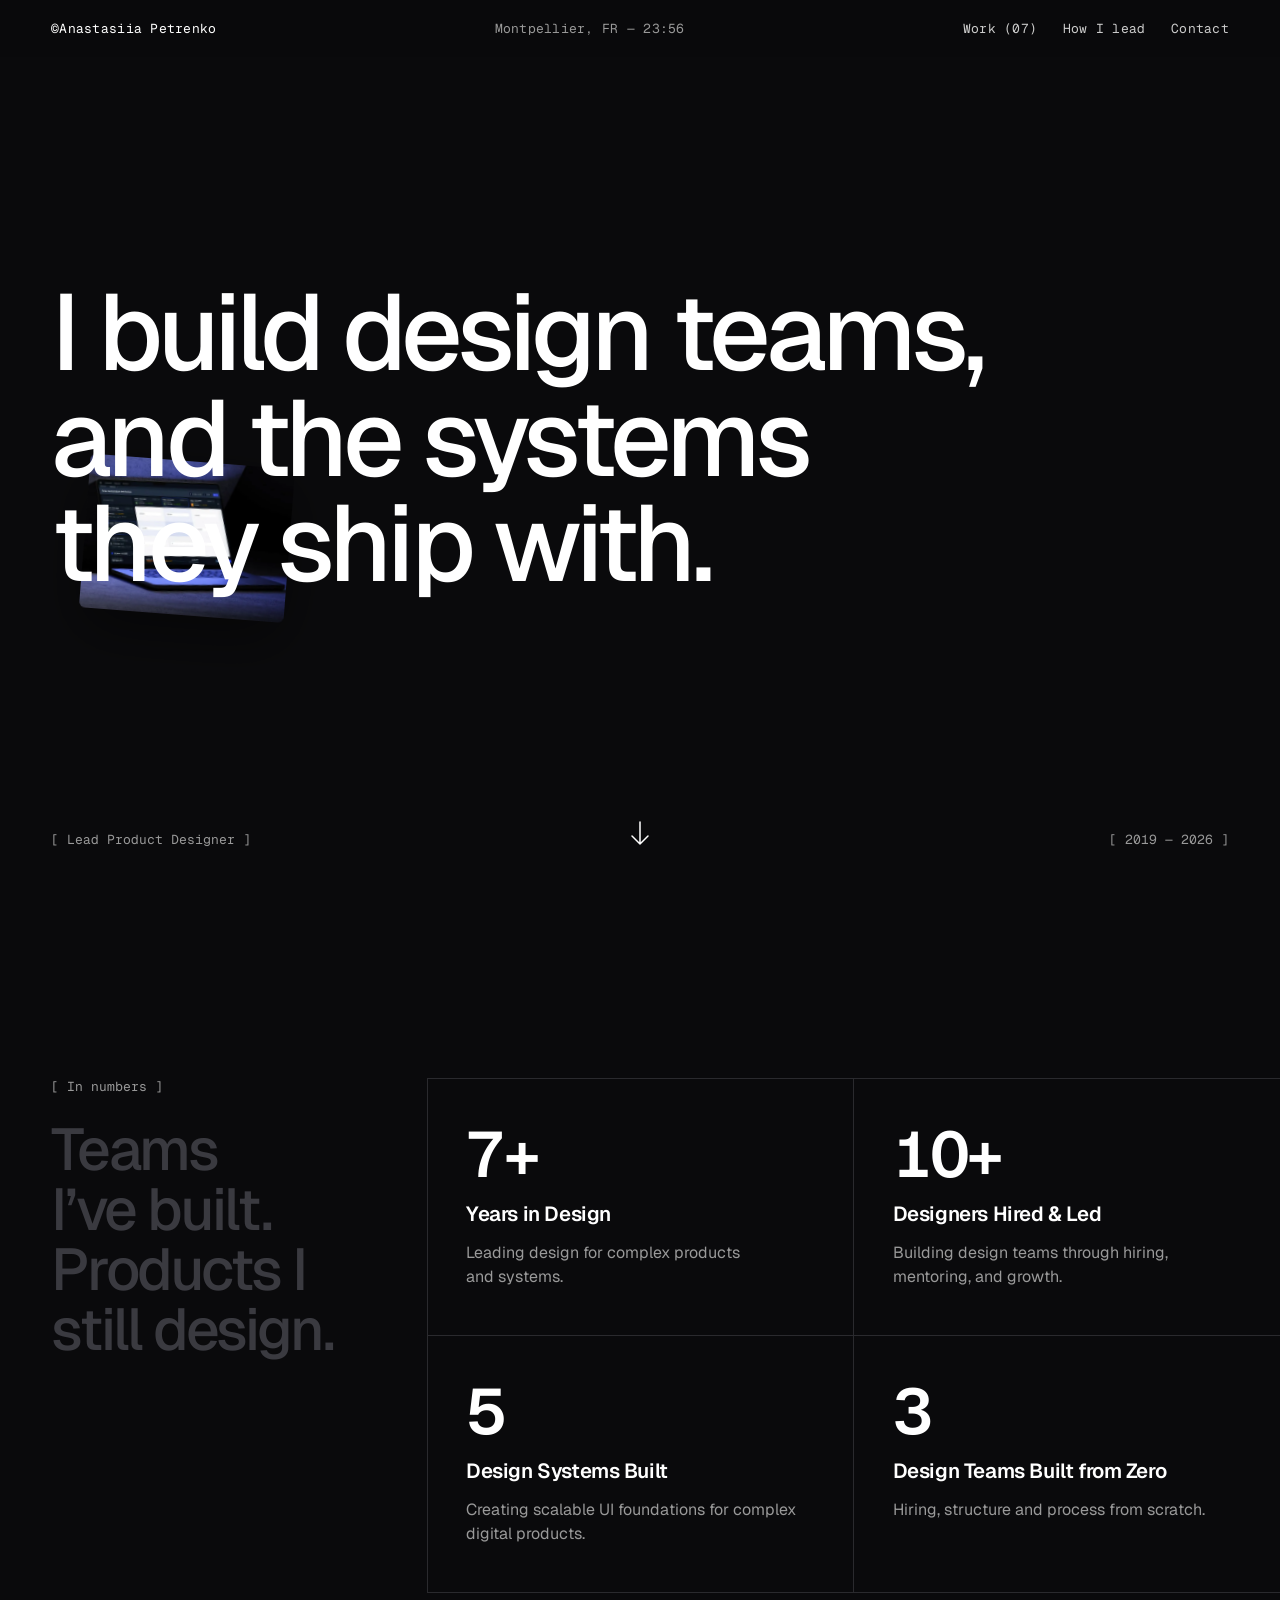
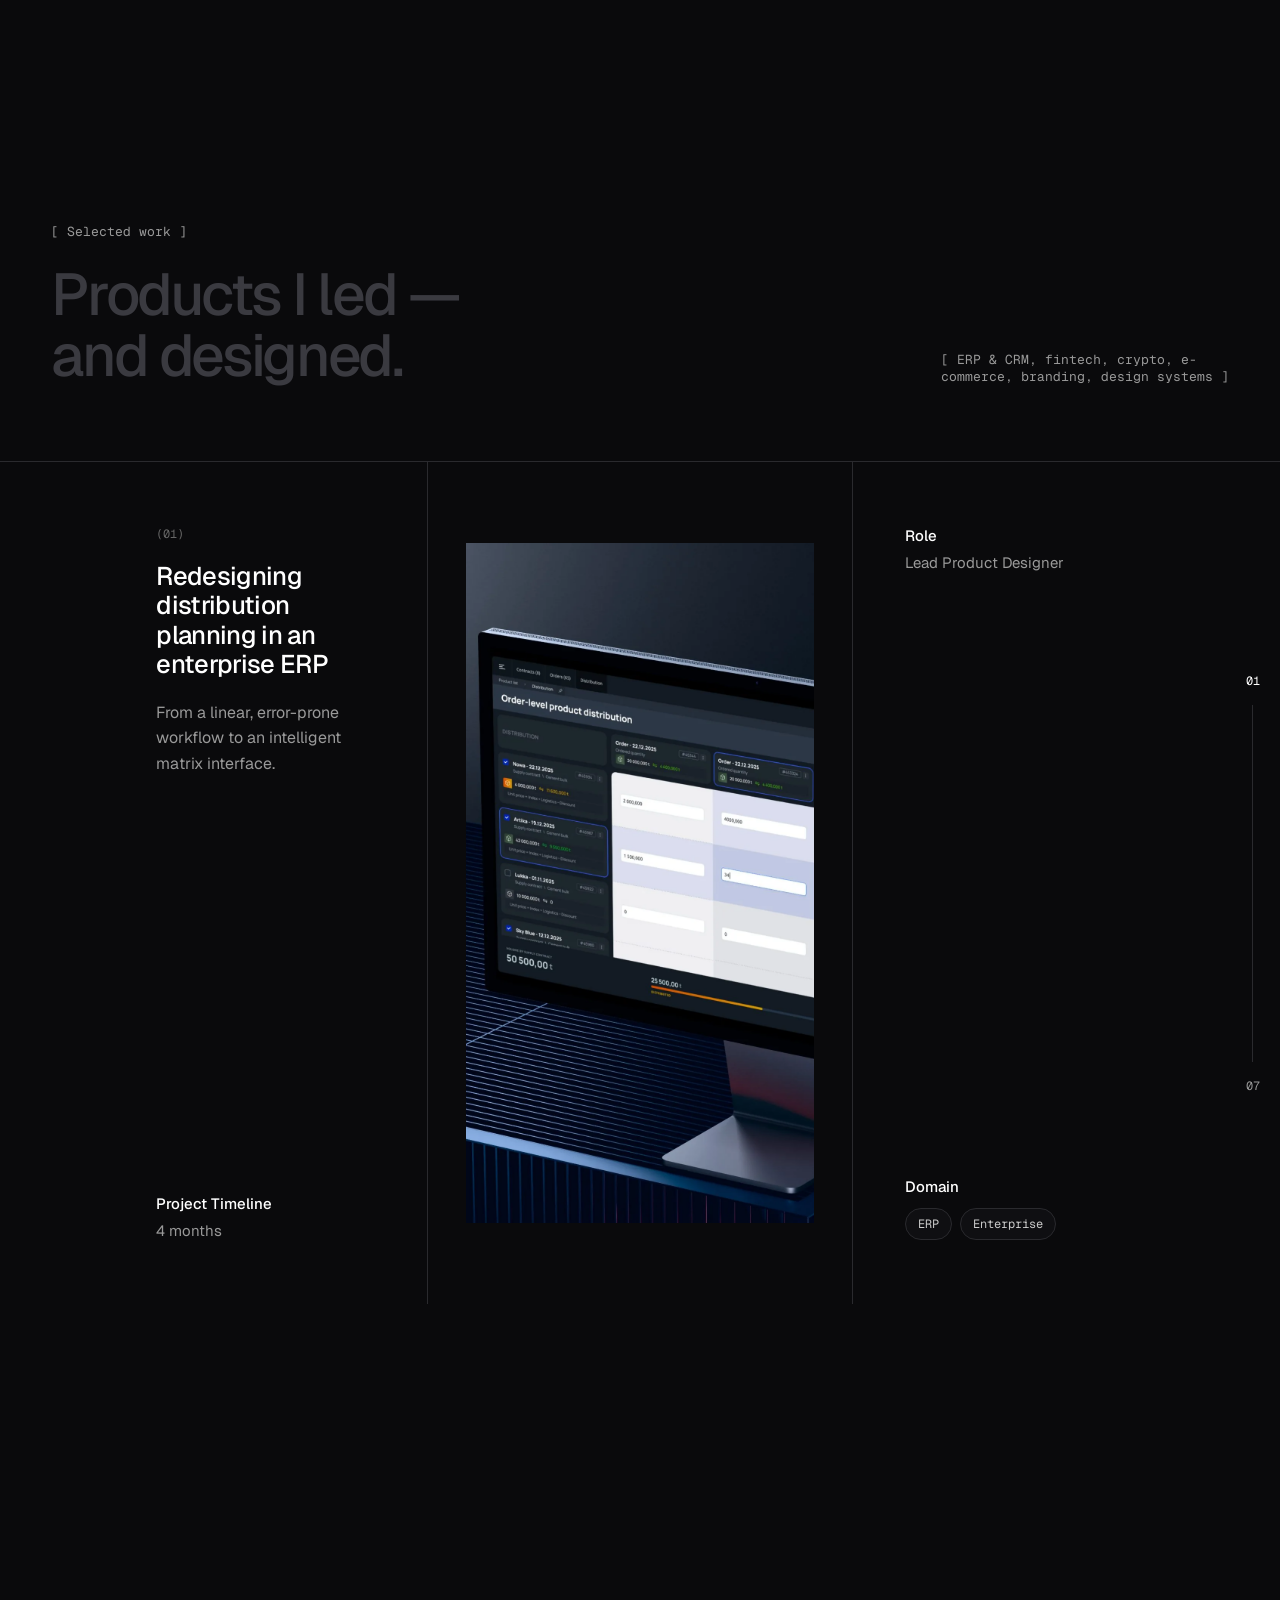
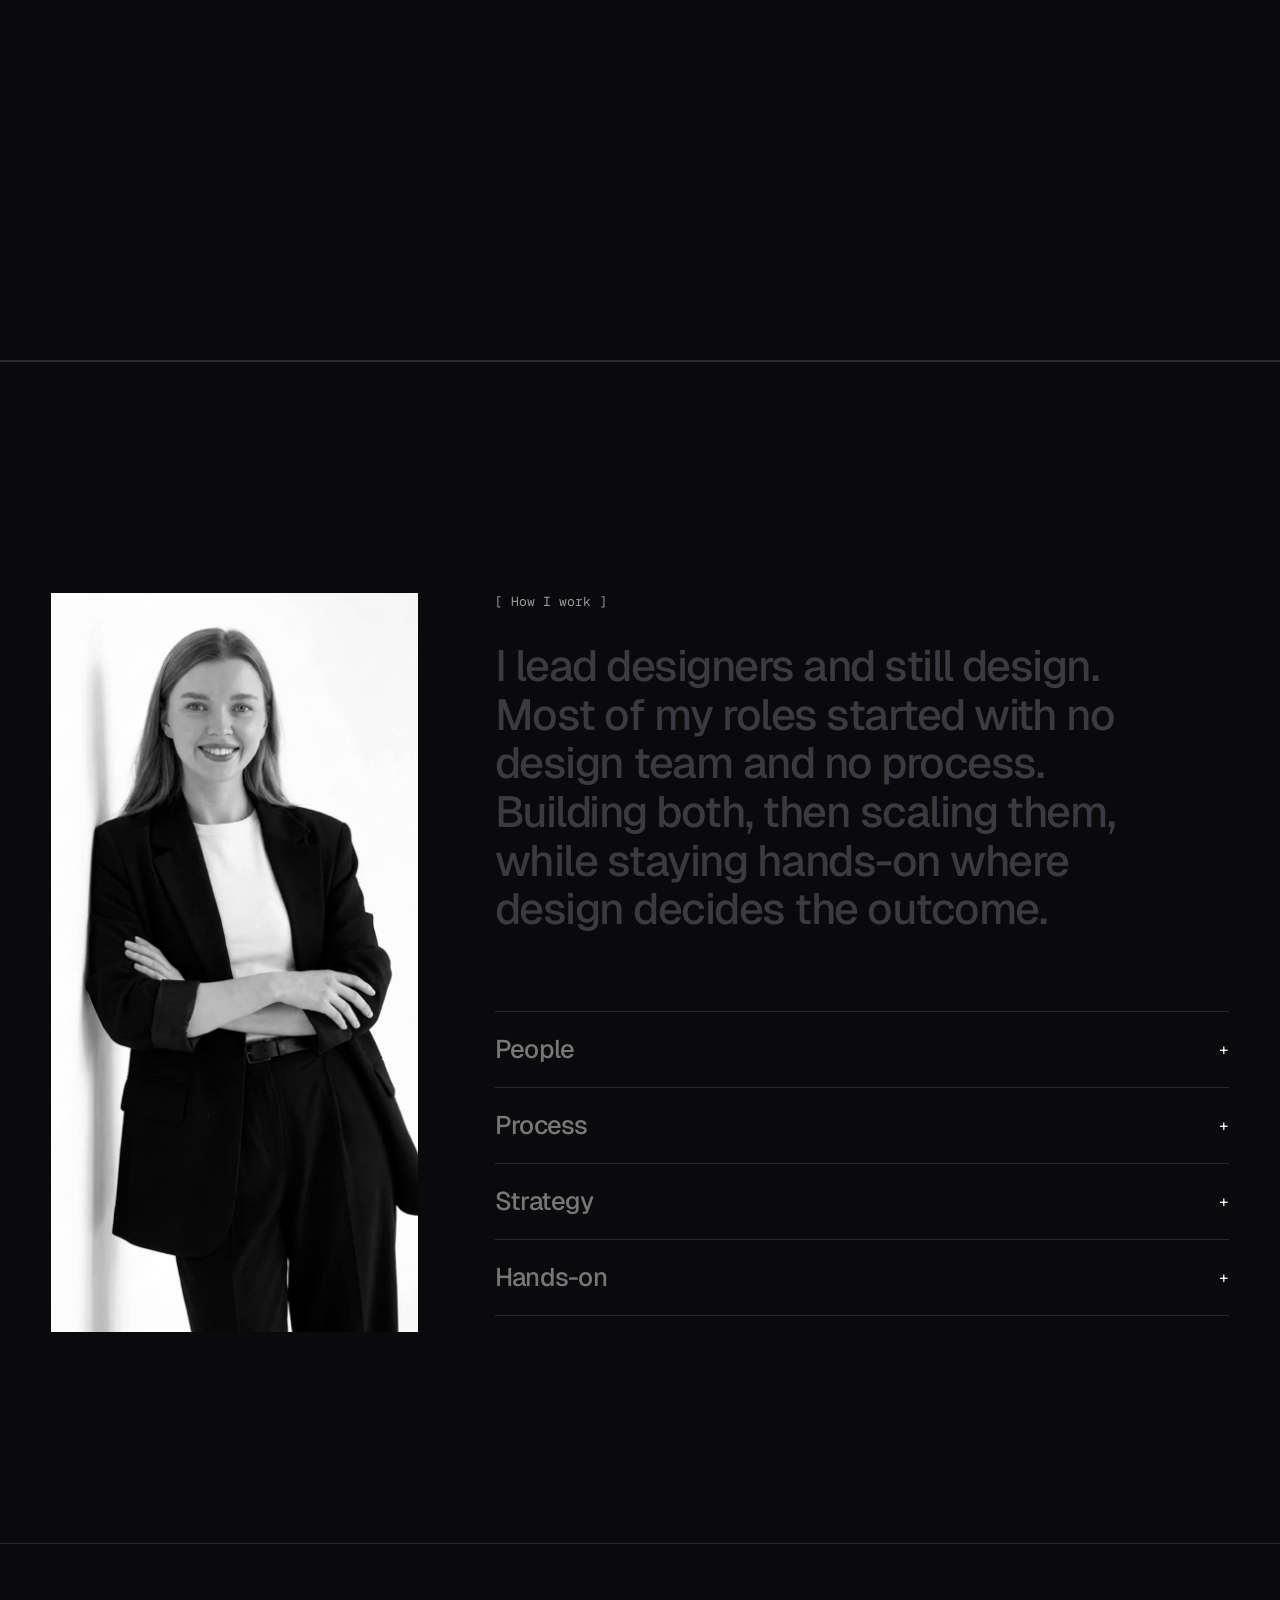
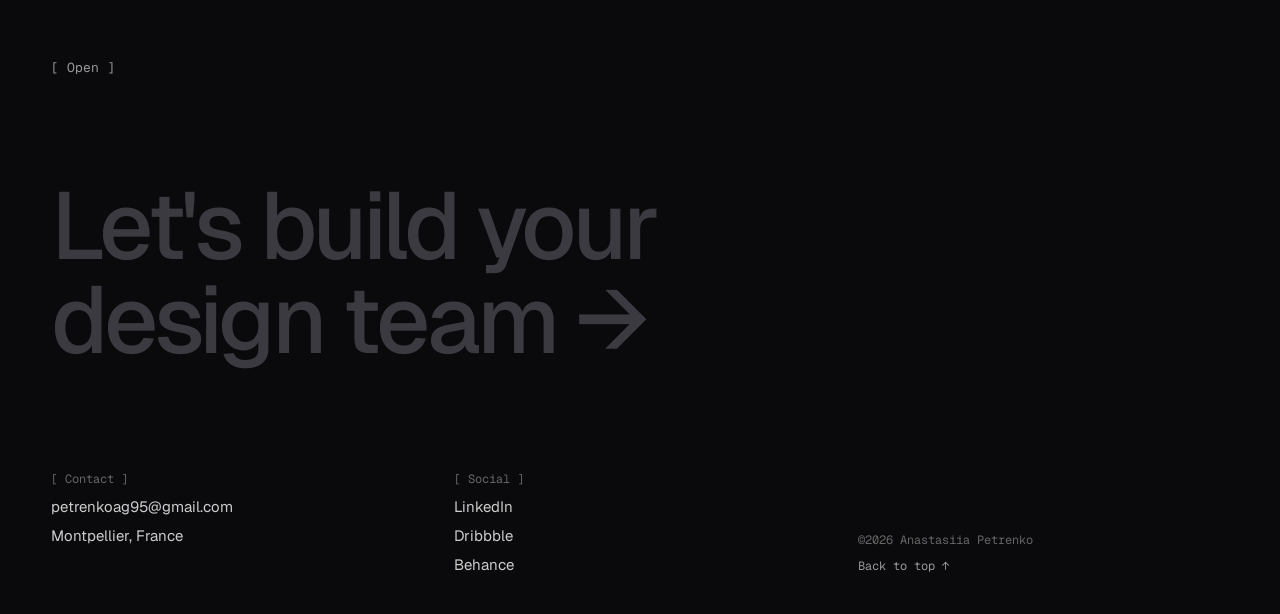
==== commit 224ad619: "Home: center the footer and point the CTA arrow down on mobile Co-Authored-By: Claude Opus 4.8 <nore" ====
--- a/index.html
+++ b/index.html
@@ -201,6 +201,12 @@
       .hero-foot{grid-template-columns:1fr auto;font-size:12px}
       .hero-foot a[aria-label="Scroll to work"]{display:none!important}
       .hero h1{font-size:clamp(52px,14vw,72px);text-align:center;max-width:none}
+      /* centered footer + downward CTA arrow */
+      .ftr{align-items:center;text-align:center}
+      .cta{max-width:none}
+      .ftr-grid{justify-items:center;width:100%}
+      .ftr-grid>div{align-items:center}
+      #cta span:last-child{display:inline-block;transform:rotate(90deg)}
     }
     @media (prefers-reduced-motion:reduce){
       *{animation:none!important;transition:none!important;scroll-behavior:auto!important}
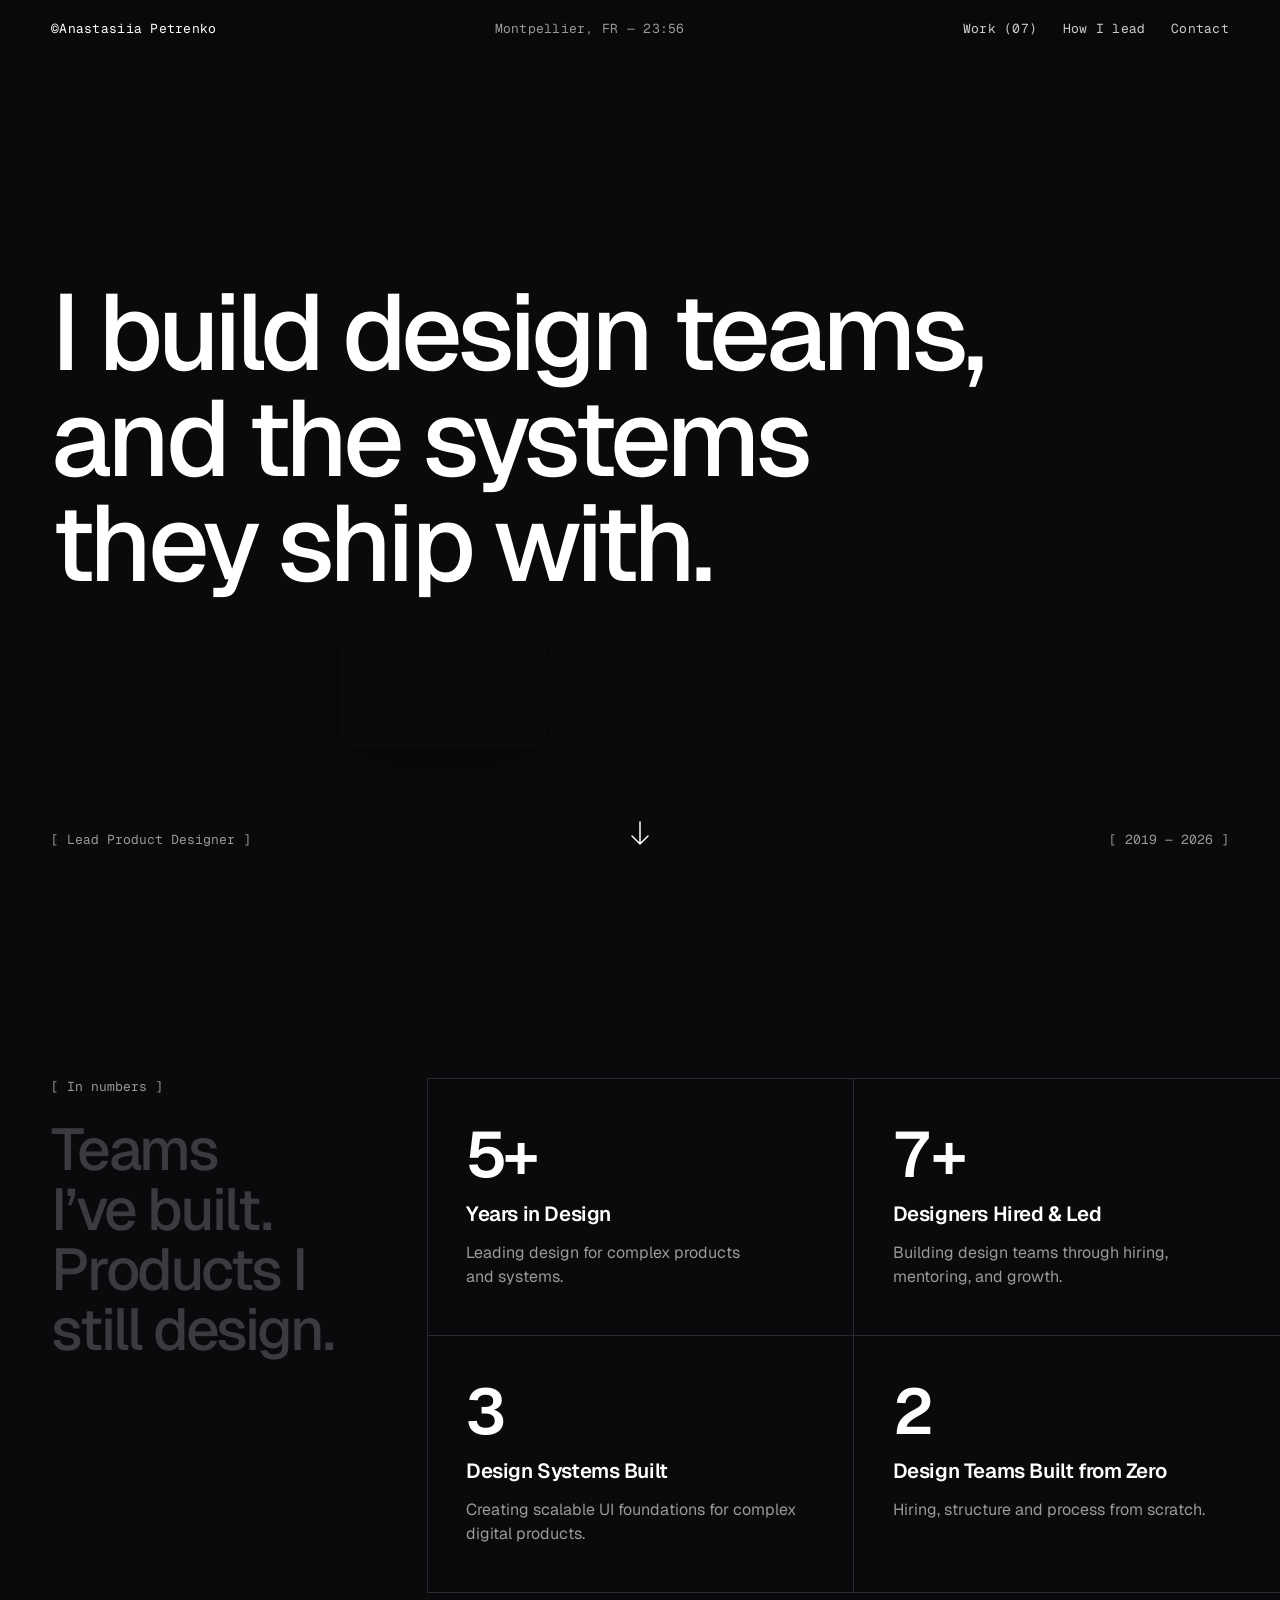
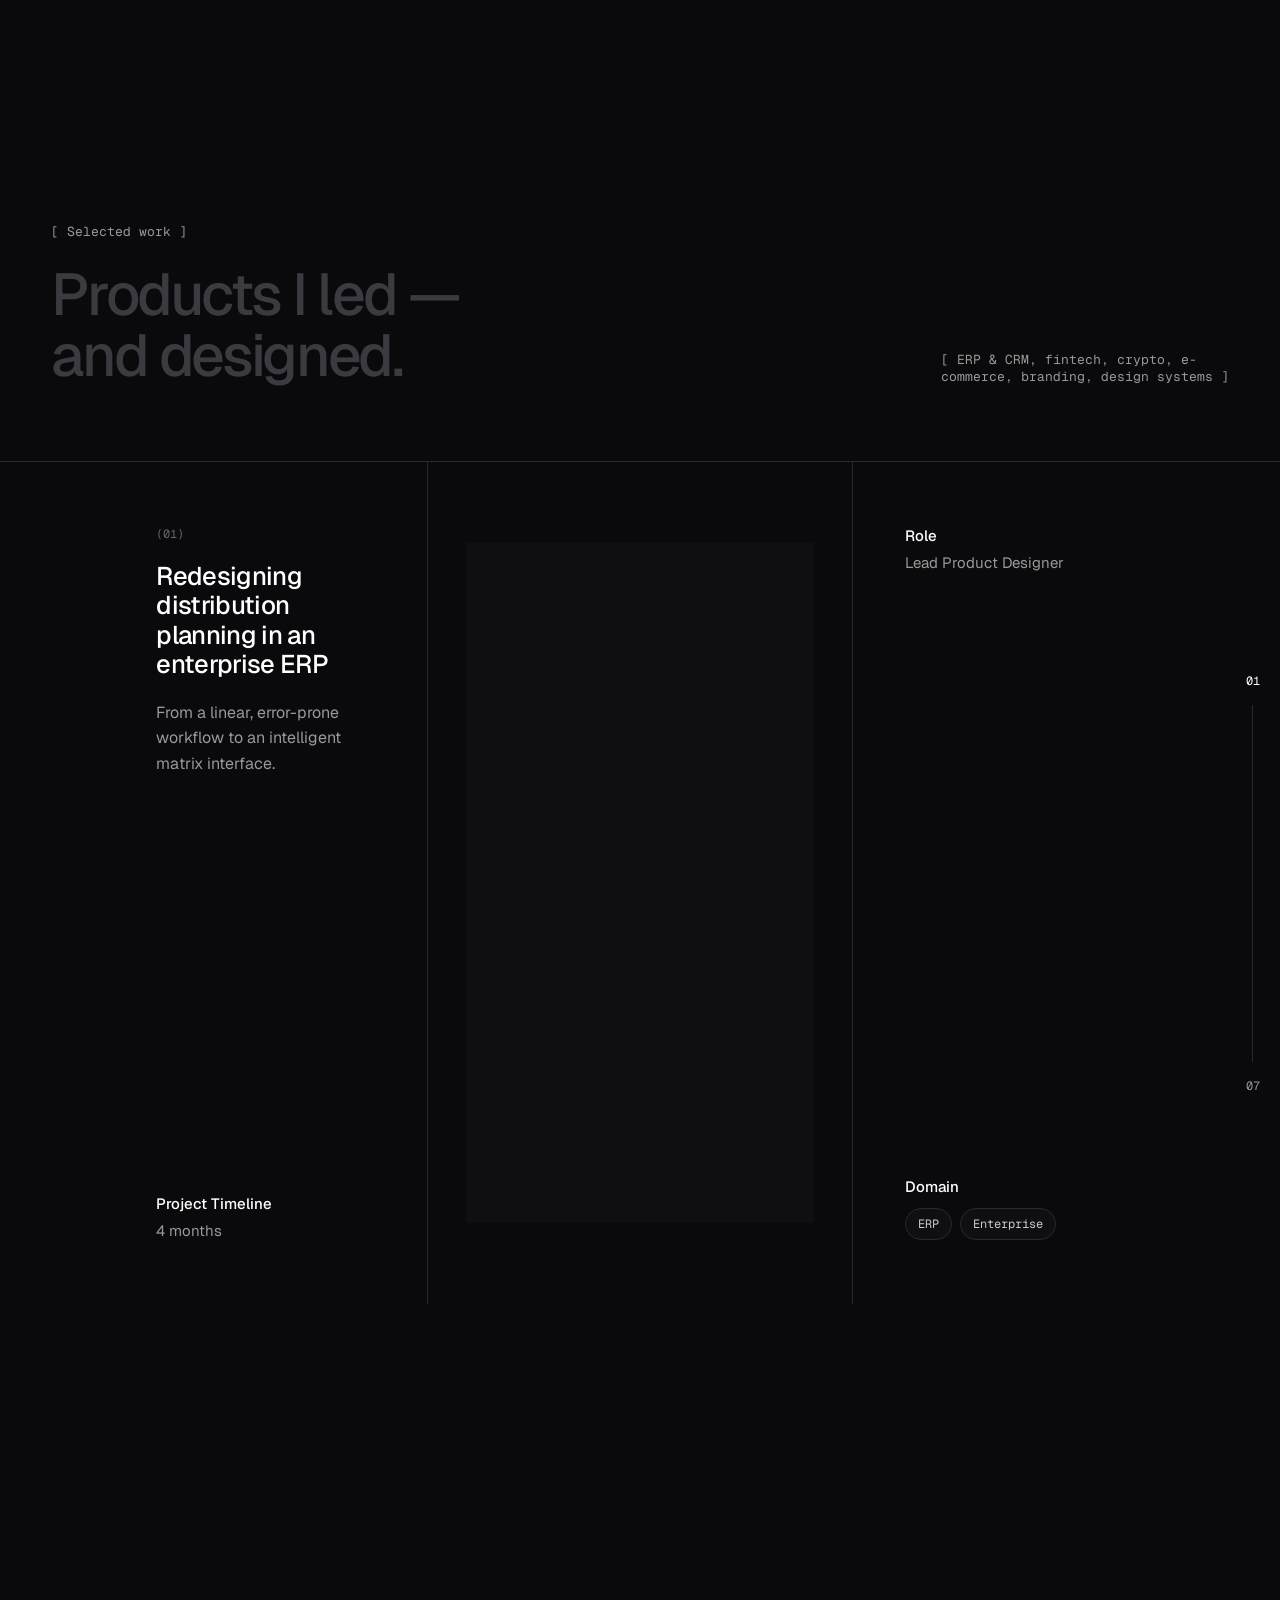
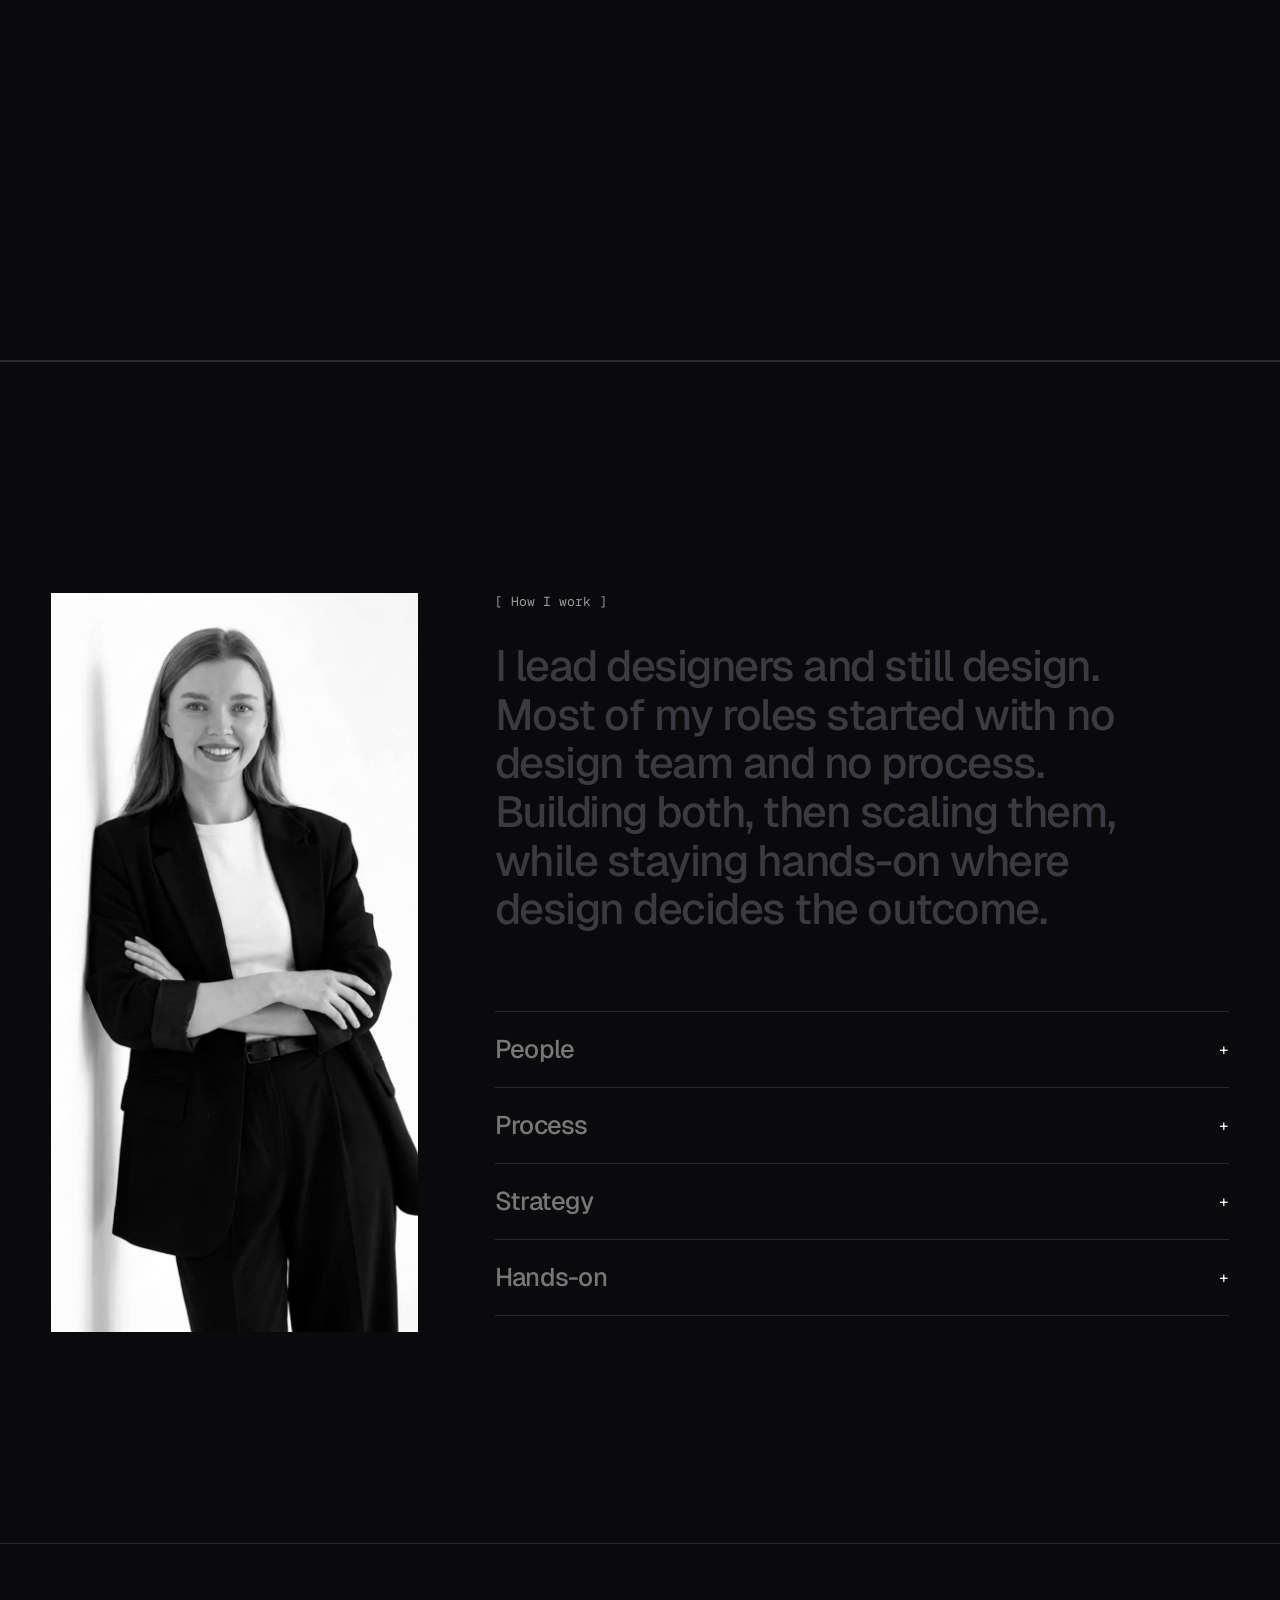
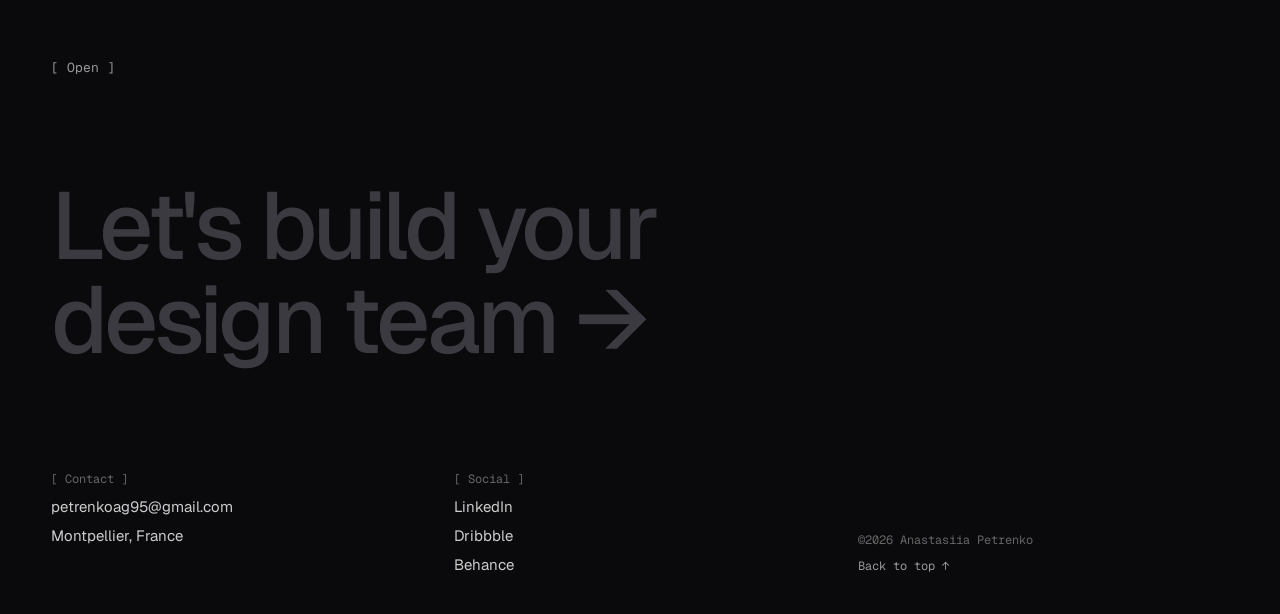
==== commit c86ffa5e: "Home: optimize mobile load — skip trail preload, lazy covers On phones the loader no longer builds t" ====
--- a/index.html
+++ b/index.html
@@ -325,6 +325,7 @@
   <script>
   (function(){
     var REDUCE = window.matchMedia('(prefers-reduced-motion: reduce)').matches;
+    var MOBILE = window.matchMedia('(max-width:760px)').matches;
     var TRAIL = ['t2','t3','t4','t5','t6','t7','t8','t9','t10','t11','t12','t13'].map(function(n){return 'assets/home/trail/'+n+'.webp';});
     var COVERS = ['erp-core-sm','pap-pay-sm','erp-wave-sm','branding-sm','turbo-sm','betroute-sm'].map(function(n){return 'assets/home/covers/'+n+'.webp';});
     var HEADLINE = 'I build design teams, and the systems they ship with.';
@@ -443,7 +444,7 @@
           +'</div>'
           +'<div class="col-c">'
             +'<a class="work-cover" href="'+file+'" aria-label="Open '+esc(title)+'">'
-              +'<img src="'+img+'" alt="'+esc(title)+'" draggable="false">'
+              +'<img src="'+img+'" alt="'+esc(title)+'" draggable="false" loading="lazy" decoding="async">'
               +'<span class="view-dot">VIEW</span>'
             +'</a>'
           +'</div>'
@@ -571,7 +572,7 @@
     /* ---------- Hero image trail ---------- */
     (function(){
       var hero = document.querySelector('[data-hero]'), box = el('hero-trail');
-      if (!hero || !box || REDUCE) return;
+      if (!hero || !box || REDUCE || MOBILE) return;
       TRAIL.forEach(function(s){ var im = new Image(); im.src = s; });
       var ti = 0;
       function spawn(x, y){
@@ -621,16 +622,19 @@
     }
     (function runLoader(){
       var loader = el('loader');
-      // build grid cells (first 12 = trail images)
+      // build grid cells (first 12 = trail images) — desktop only; the phone loader is just a number
       var grid = el('loader-grid');
       var cells = [];
-      for (var i = 0; i < 12; i++){
-        var c = document.createElement('div');
-        c.className = 'cell';
-        c.innerHTML = '<img src="'+TRAIL[i]+'" alt=""><span class="idx">'+String(i+1).padStart(2,'0')+'</span>';
-        grid.appendChild(c); cells.push(c);
+      if (!MOBILE) {
+        for (var i = 0; i < 12; i++){
+          var c = document.createElement('div');
+          c.className = 'cell';
+          c.innerHTML = '<img src="'+TRAIL[i]+'" alt=""><span class="idx">'+String(i+1).padStart(2,'0')+'</span>';
+          grid.appendChild(c); cells.push(c);
+        }
       }
-      var preload = TRAIL.concat(COVERS);
+      // phones don't preload the trail/cover images (covers lazy-load on scroll); the timer drives the counter
+      var preload = MOBILE ? [] : TRAIL.concat(COVERS);
       var finished = false;
       function finishLoad(){ if (finished) return; finished = true; var l = el('loader'); if (l) l.remove(); document.body.style.overflow = ''; initAfterLoad(); }
       if (REDUCE || !loader){ finishLoad(); return; }
@@ -643,7 +647,7 @@
       var t0 = 0, lastPct = -1, lastLit = -1;
       function step(now){
         if (!t0) t0 = now;
-        var elp = now - t0, timeP = Math.min(1, elp/2200), real = done/total;
+        var elp = now - t0, timeP = Math.min(1, elp/2200), real = total ? done/total : 1;
         var shown = Math.min(timeP, Math.max(real, timeP*0.9));
         var pct = Math.round((1 - Math.pow(1 - shown, 2)) * 100);
         if (pct !== lastPct){
@@ -652,7 +656,7 @@
           pctEl.textContent = String(pct).padStart(3,'0') + '%';
           if (bignum) bignum.textContent = pct;
           var lit = Math.floor(pct/100*12 + 0.001);
-          if (lit !== lastLit){
+          if (cells.length && lit !== lastLit){
             for (var i=0;i<12;i++) cells[i].classList.toggle('lit', i < lit);
             lastLit = lit;
           }
@@ -660,11 +664,11 @@
         if (pct >= 100 && real >= 1){
           setTimeout(function(){
             // exit: clip cells up staggered + fade overlay
-            for (var i=0;i<12;i++){
-              var im = cells[i].querySelector('img');
+            cells.forEach(function(c,i){
+              var im = c.querySelector('img');
               im.style.transitionDelay = ((i%4)*60 + Math.floor(i/4)*40) + 'ms';
               im.style.clipPath = 'inset(0 0 100% 0)';
-            }
+            });
             loader.classList.add('exit');
           }, 250);
           setTimeout(finishLoad, 1250);
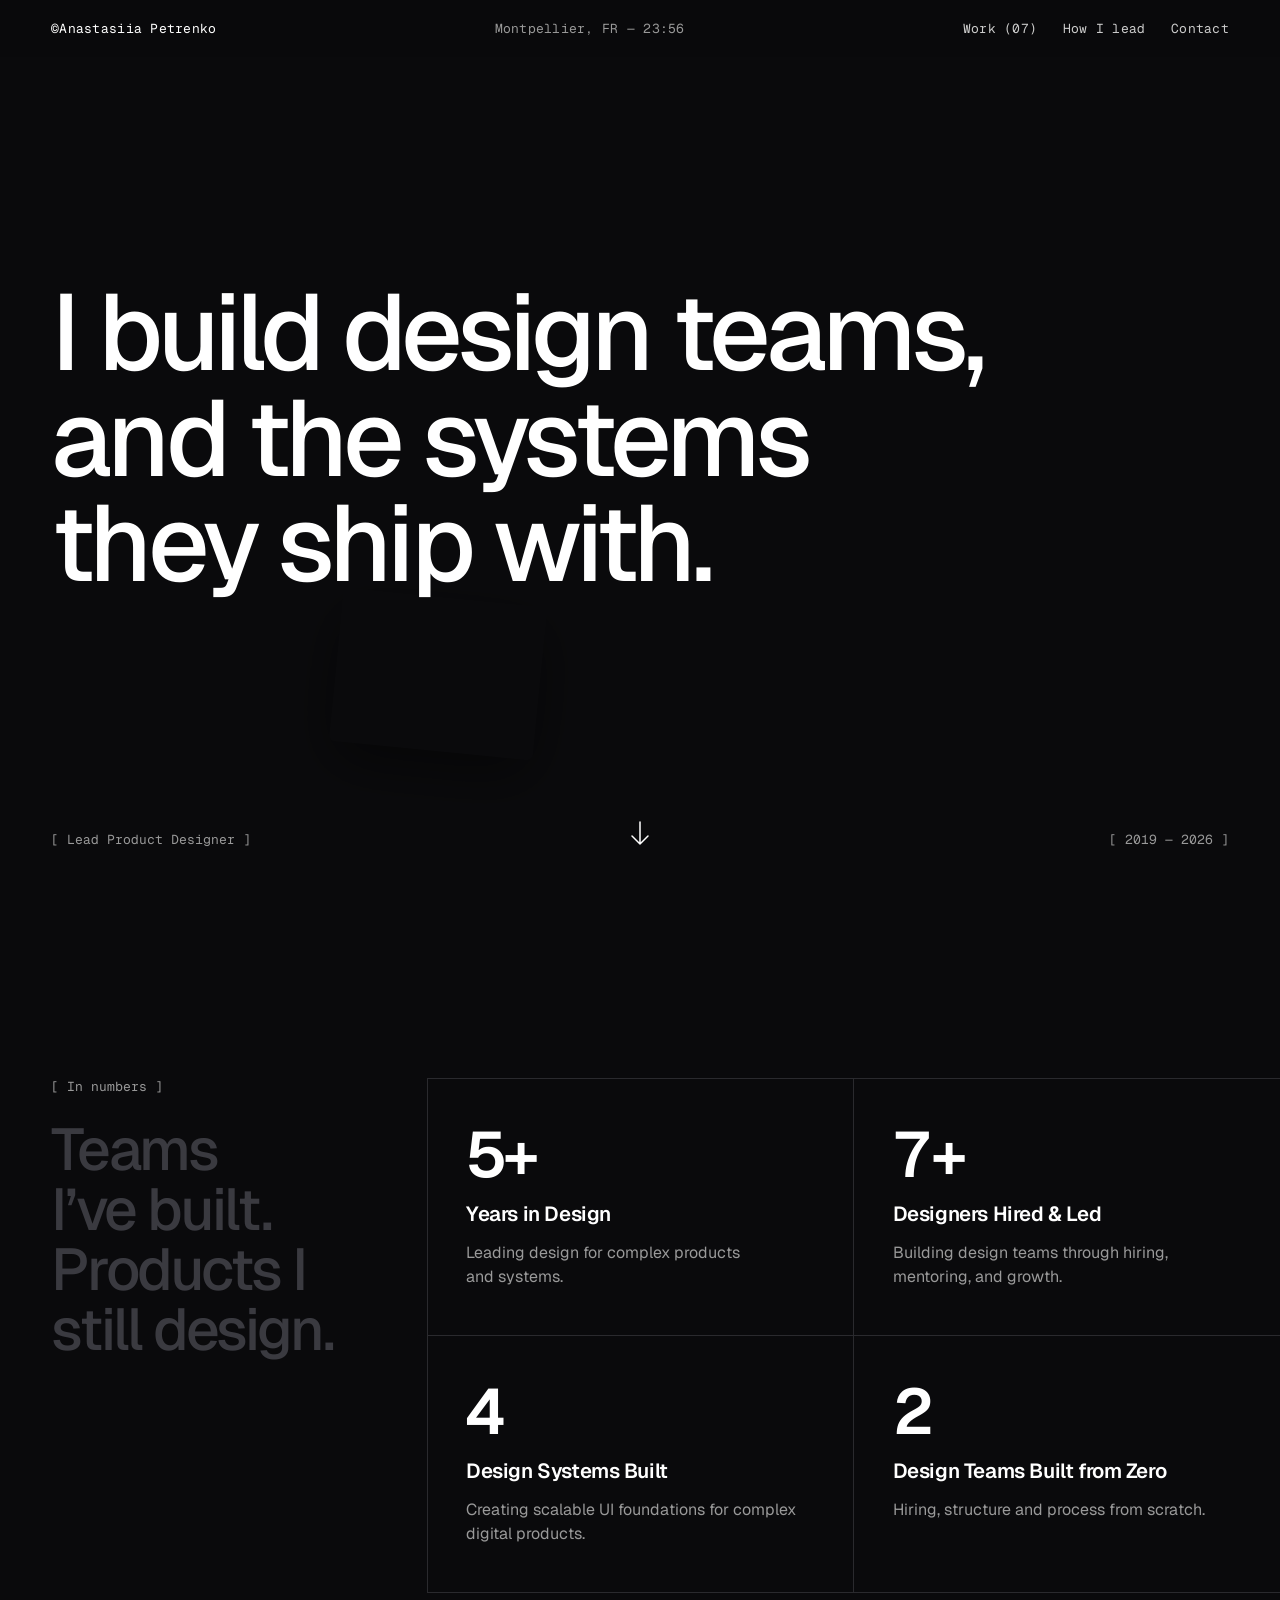
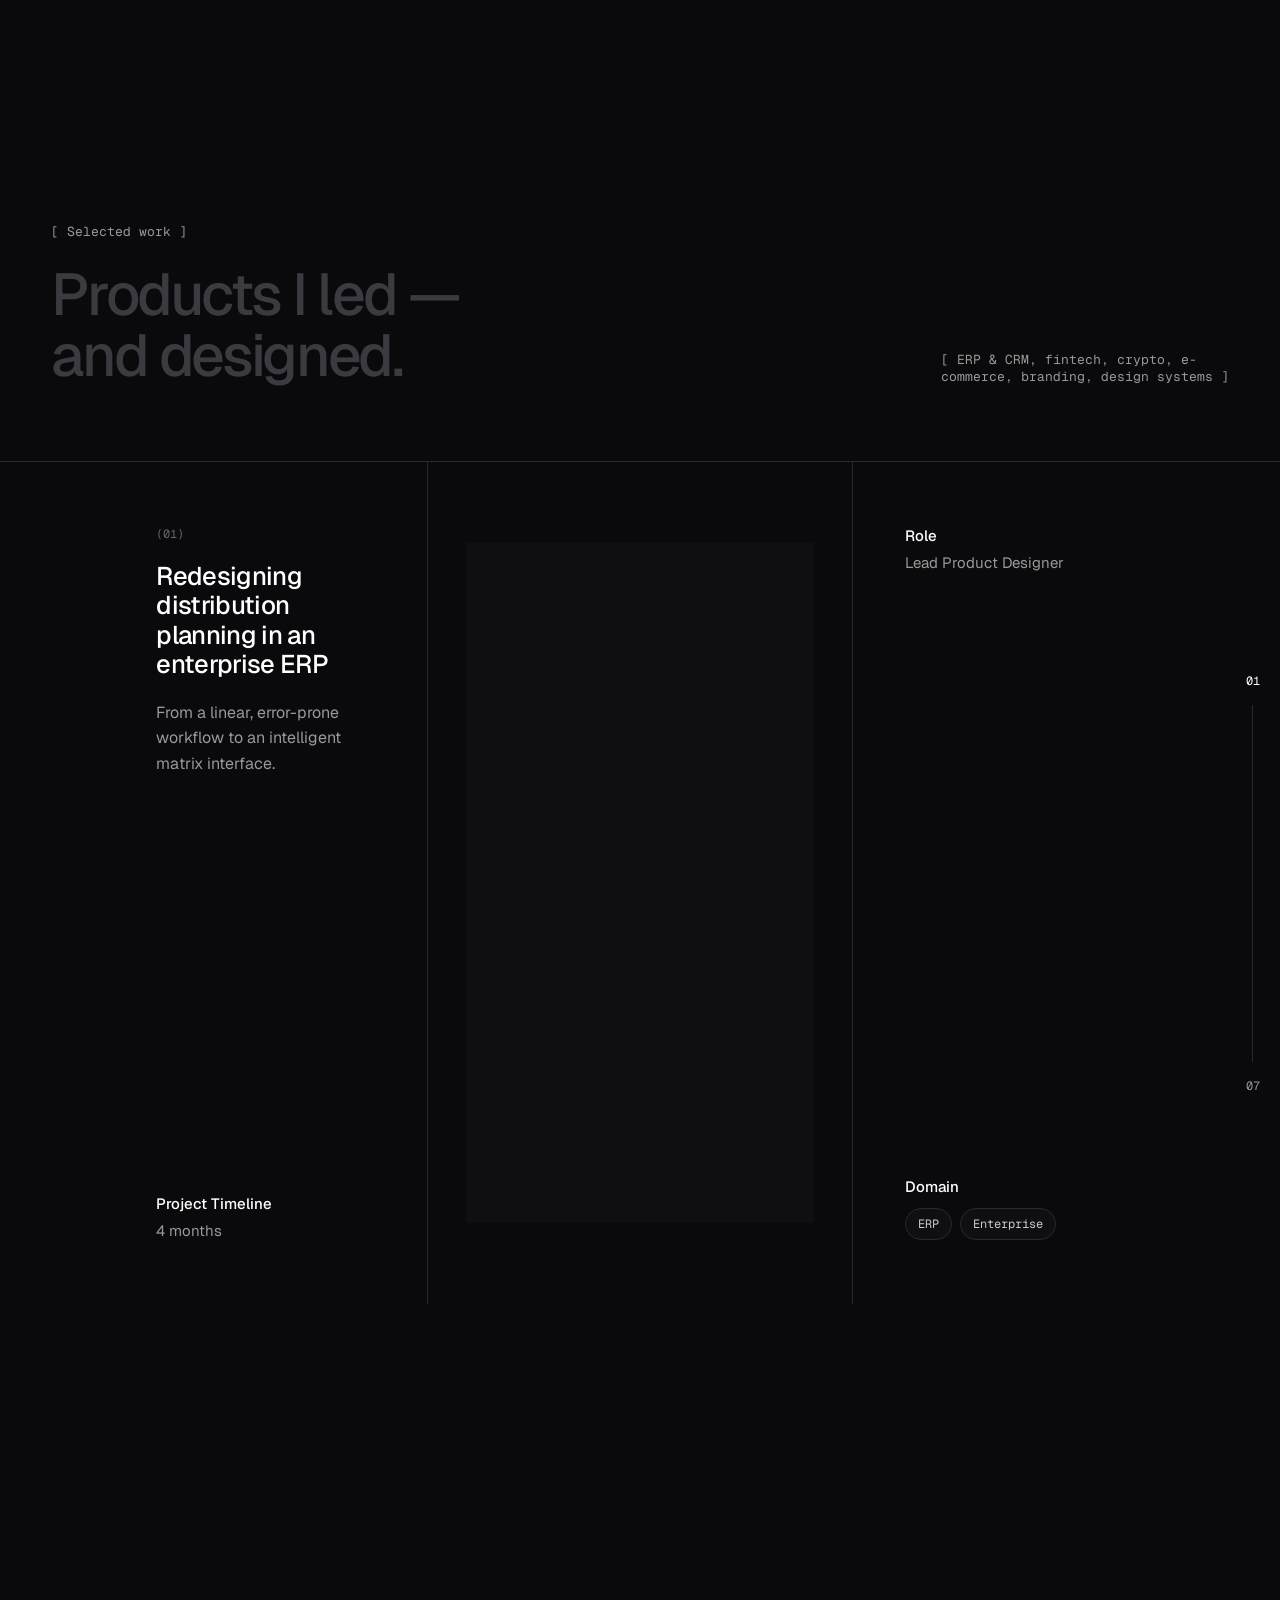
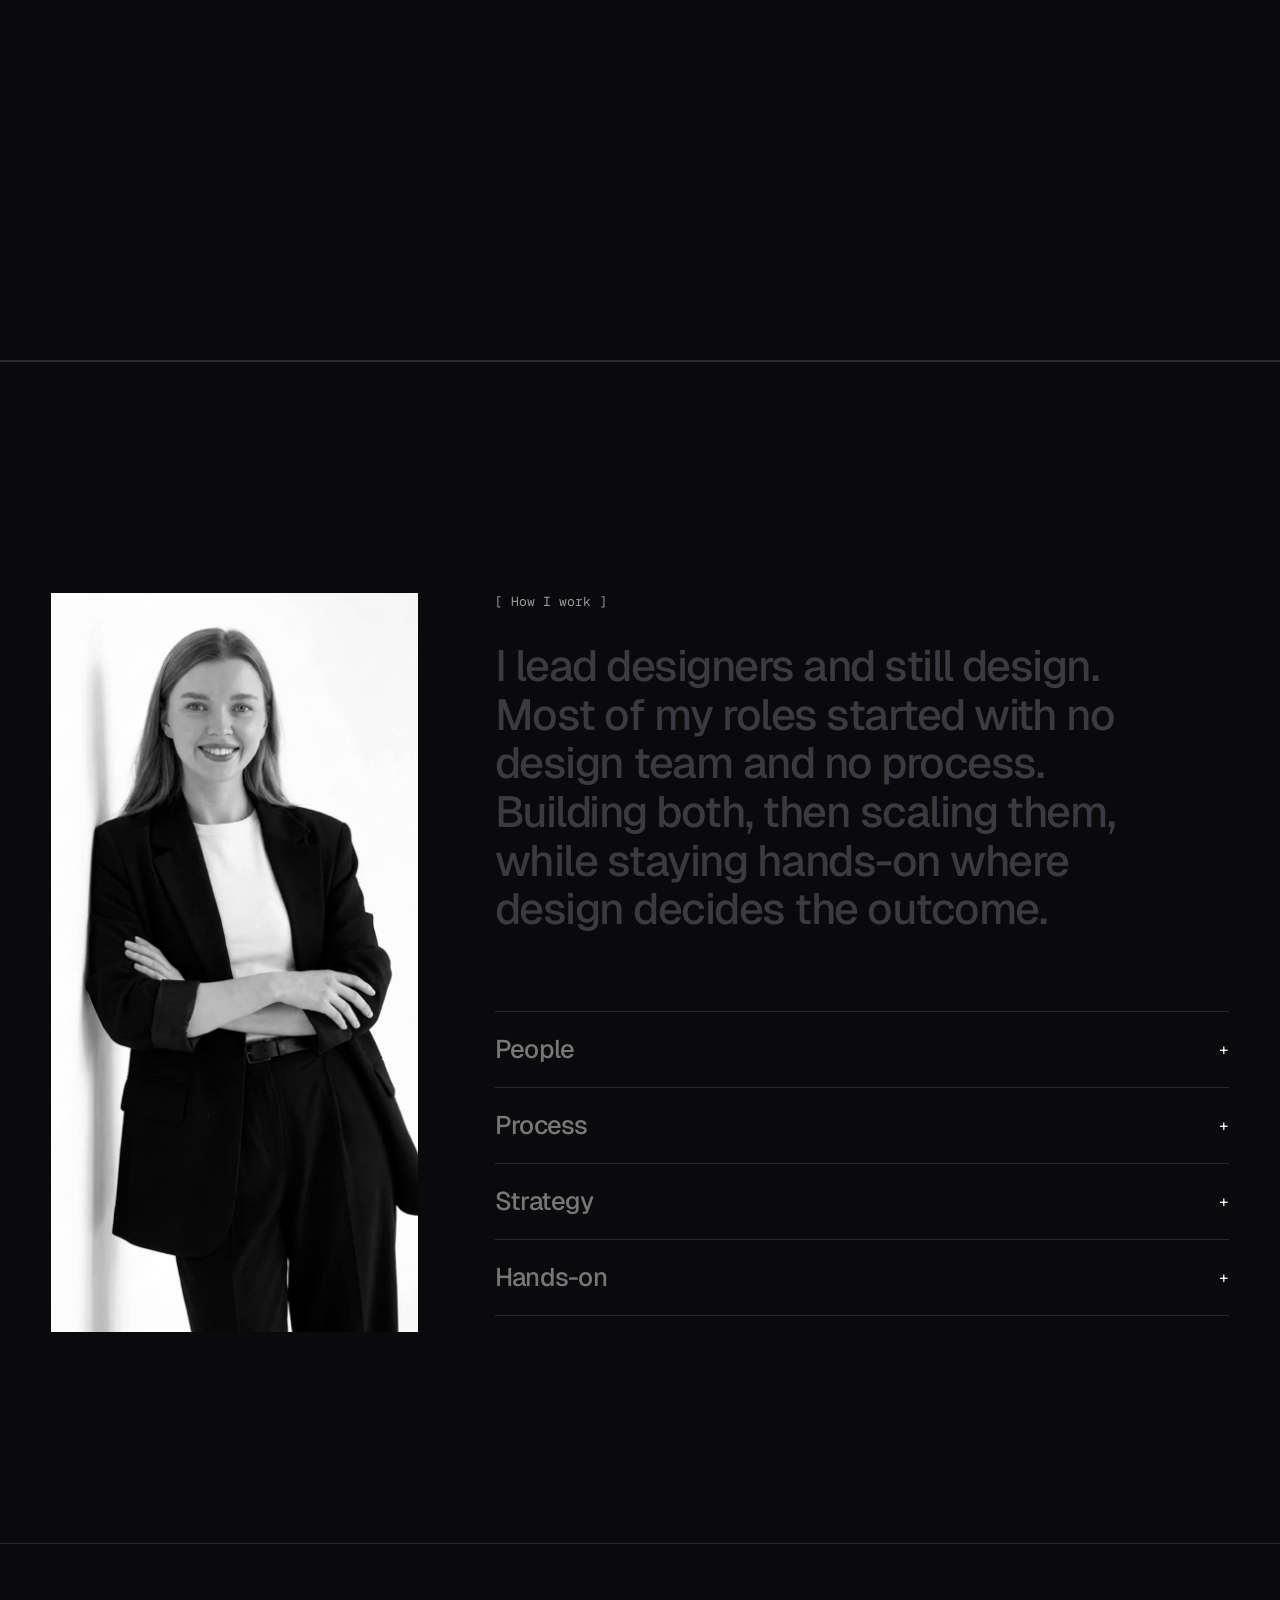
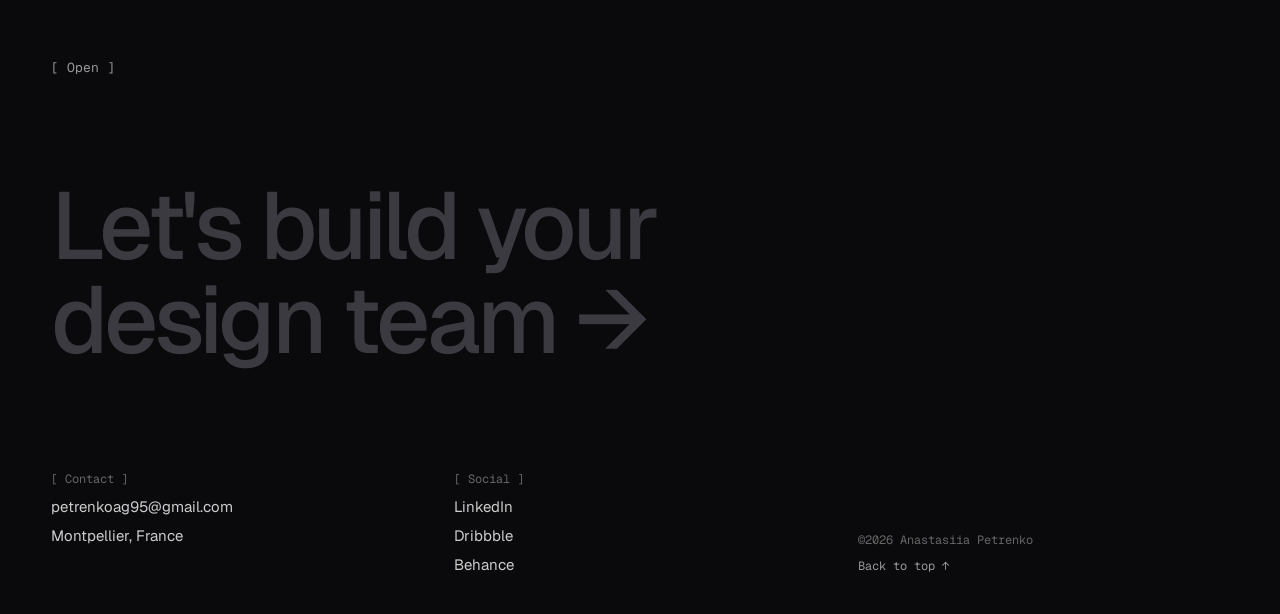
==== commit 3b1e99c7: "Home: speed up desktop load on slow connections The intro loader now blocks only on the 12 trail ima" ====
--- a/index.html
+++ b/index.html
@@ -34,7 +34,7 @@
   <link rel="icon" type="image/png" href="assets/favicon.png">
   <link rel="preconnect" href="https://fonts.googleapis.com">
   <link rel="preconnect" href="https://fonts.gstatic.com" crossorigin>
-  <link href="https://fonts.googleapis.com/css2?family=Geist:wght@100..900&family=Geist+Mono:wght@400;500&display=swap" rel="stylesheet">
+  <link href="https://fonts.googleapis.com/css2?family=Geist:wght@400;500;600&family=Geist+Mono:wght@400;500&display=swap" rel="stylesheet">
   <style>
     :root{
       --bg:#0a0a0c;--surface:#0f0f12;--line:#2a2a2e;--faint:#1c1c20;
@@ -619,6 +619,12 @@
       window.addEventListener('resize', function(){ measureAcc(); layout(); onScroll(); });
       window.addEventListener('scroll', onScroll, { passive:true });
       layout(); onScroll(); startHero();
+      // warm the work covers in the background (desktop) so the pinned scroll has them ready,
+      // without making them block the initial page/loader on a slow connection
+      if (!MOBILE) {
+        var warm = function(){ COVERS.forEach(function(s){ var im = new Image(); im.decoding = 'async'; im.src = s; }); };
+        if ('requestIdleCallback' in window) requestIdleCallback(warm, { timeout: 2000 }); else setTimeout(warm, 800);
+      }
     }
     (function runLoader(){
       var loader = el('loader');
@@ -633,8 +639,9 @@
           grid.appendChild(c); cells.push(c);
         }
       }
-      // phones don't preload the trail/cover images (covers lazy-load on scroll); the timer drives the counter
-      var preload = MOBILE ? [] : TRAIL.concat(COVERS);
+      // Only block the loader on the 12 grid images it shows; covers are not preloaded here
+      // (they lazy-load on scroll and are warmed in the background once the page is interactive).
+      var preload = MOBILE ? [] : TRAIL.slice();
       var finished = false;
       function finishLoad(){ if (finished) return; finished = true; var l = el('loader'); if (l) l.remove(); document.body.style.overflow = ''; initAfterLoad(); }
       if (REDUCE || !loader){ finishLoad(); return; }
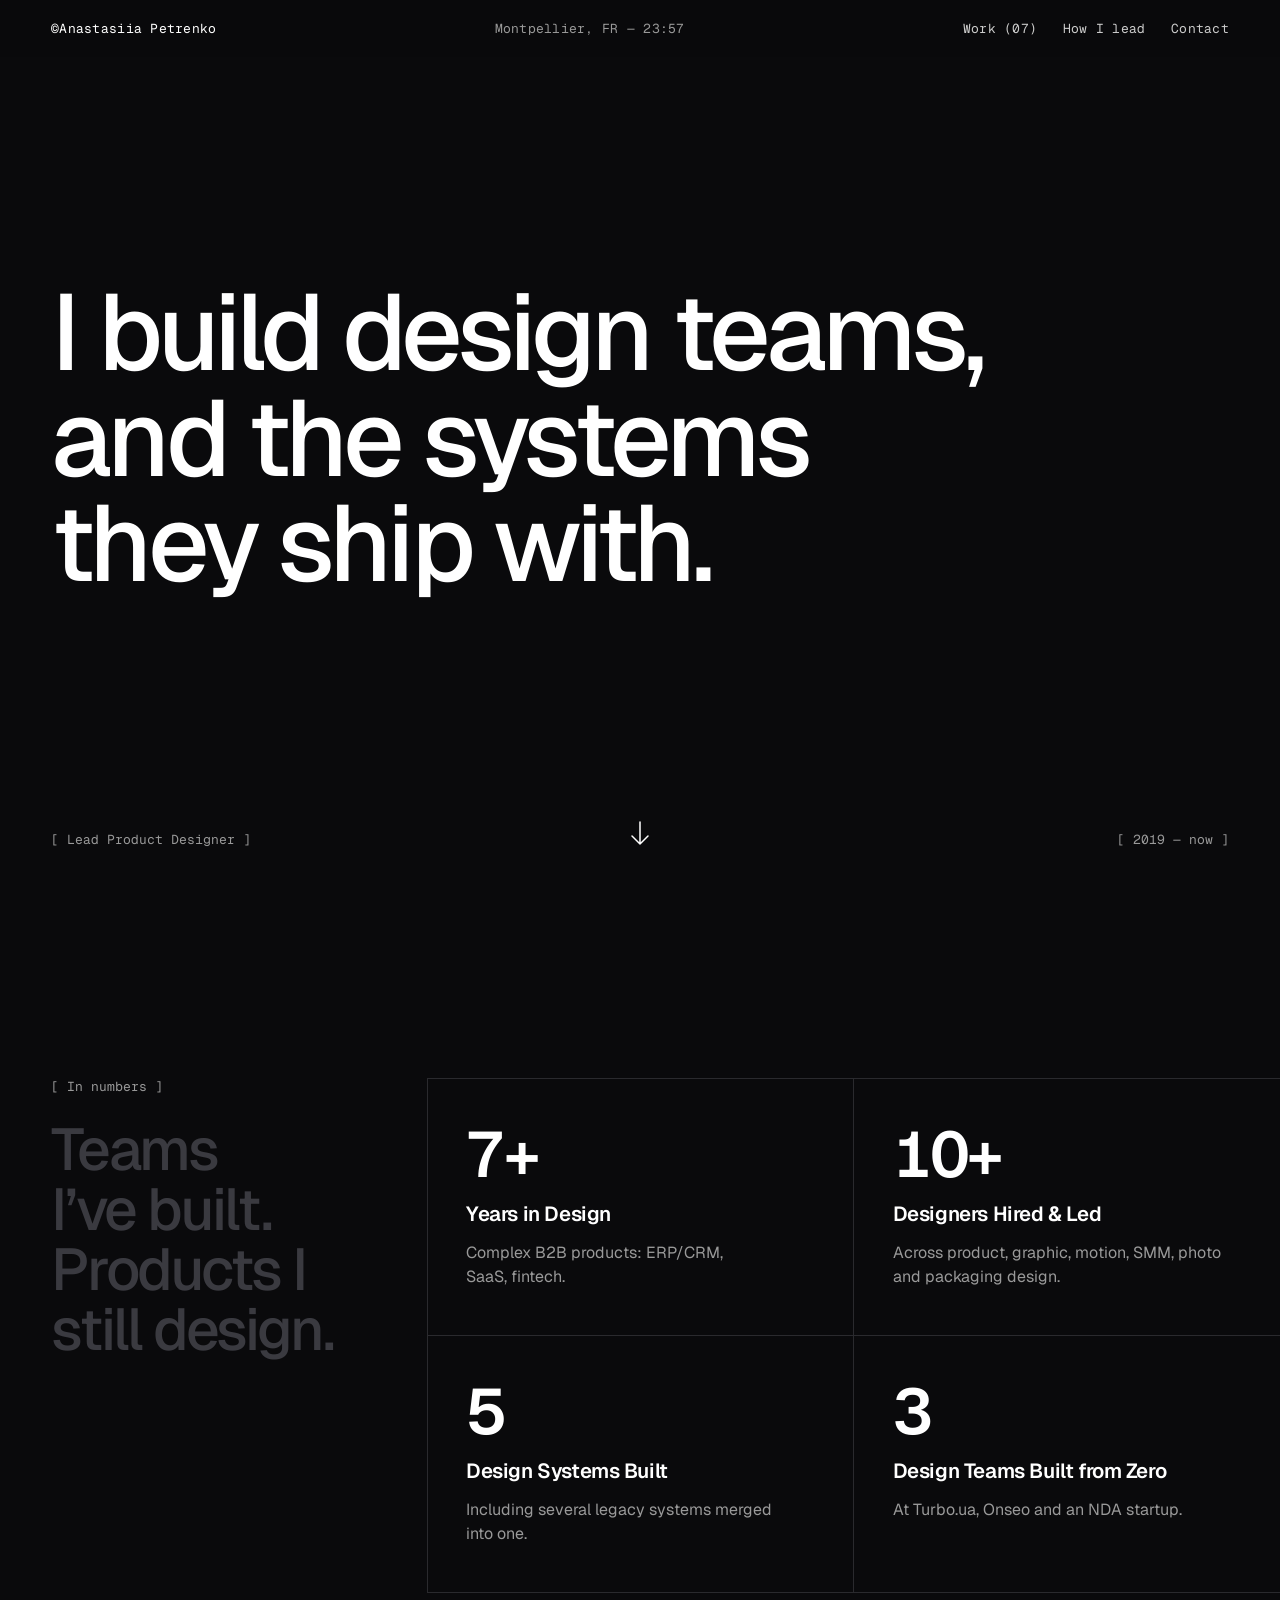
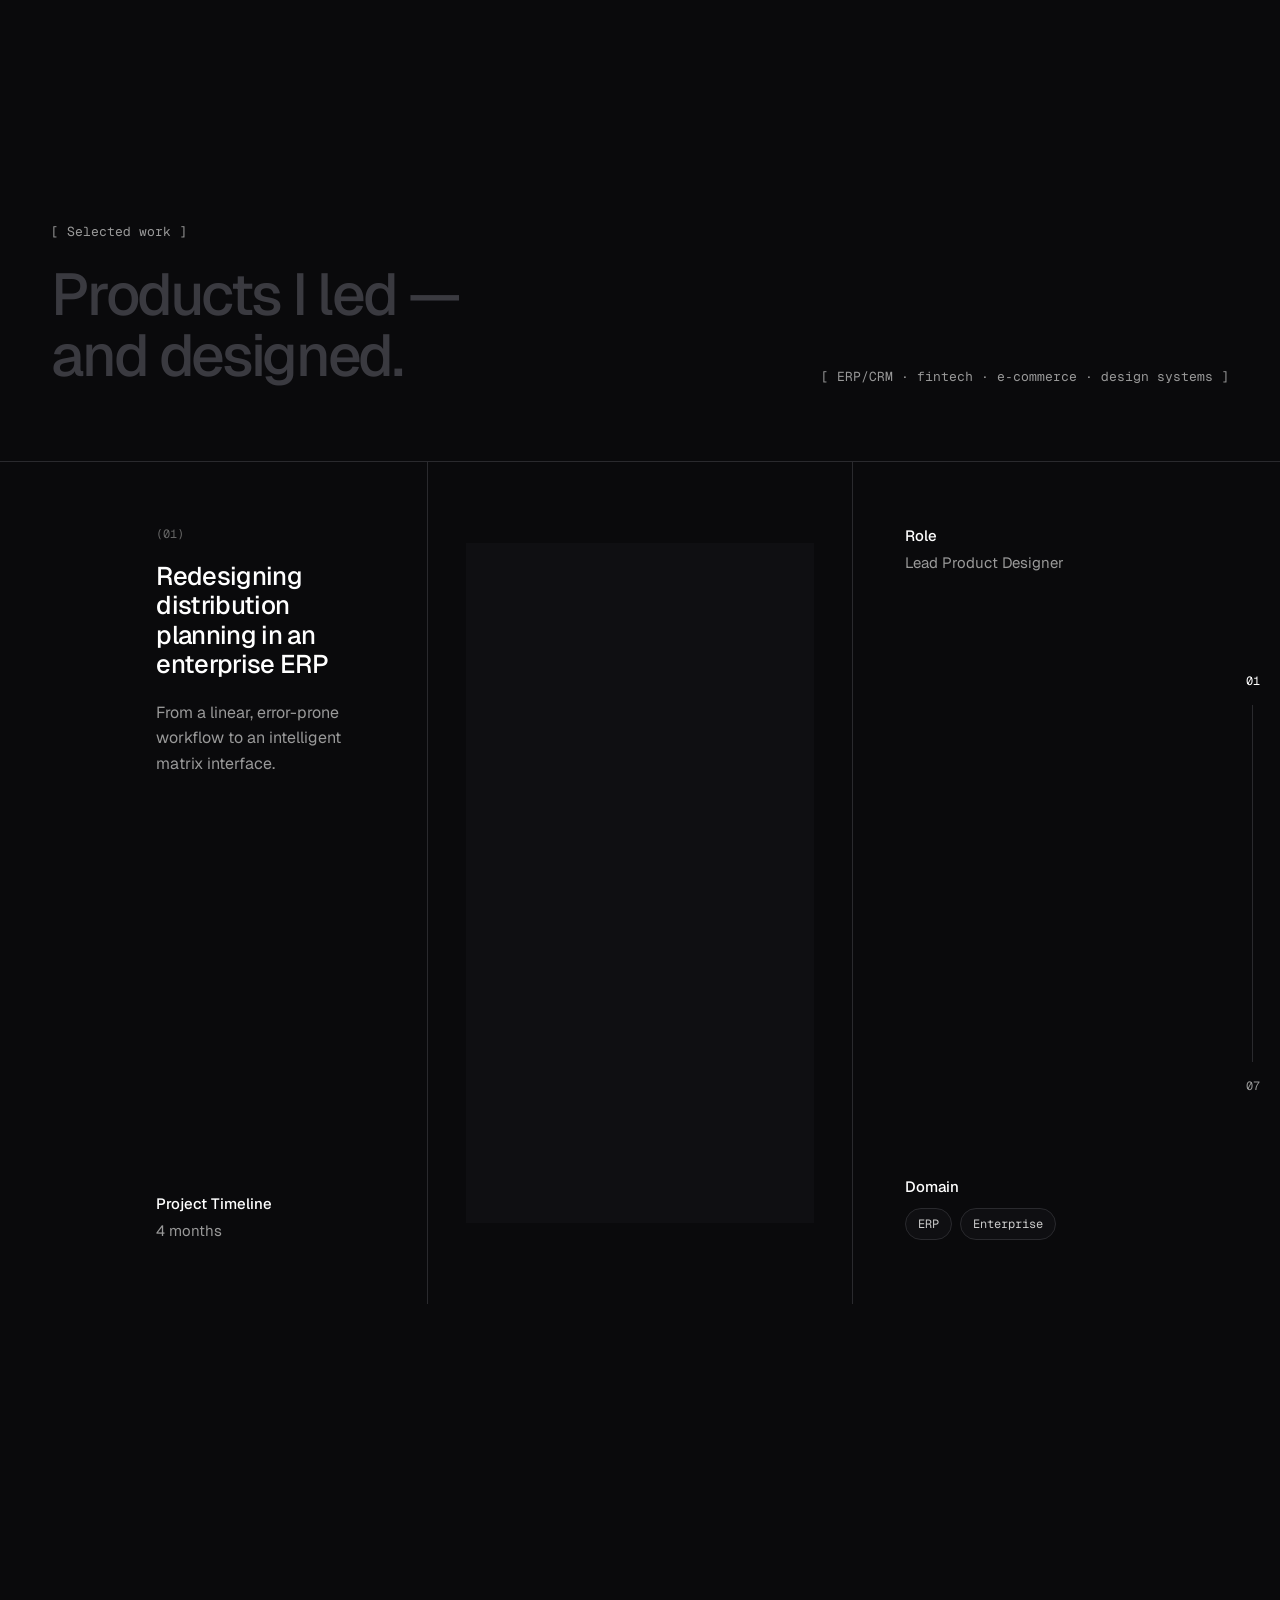
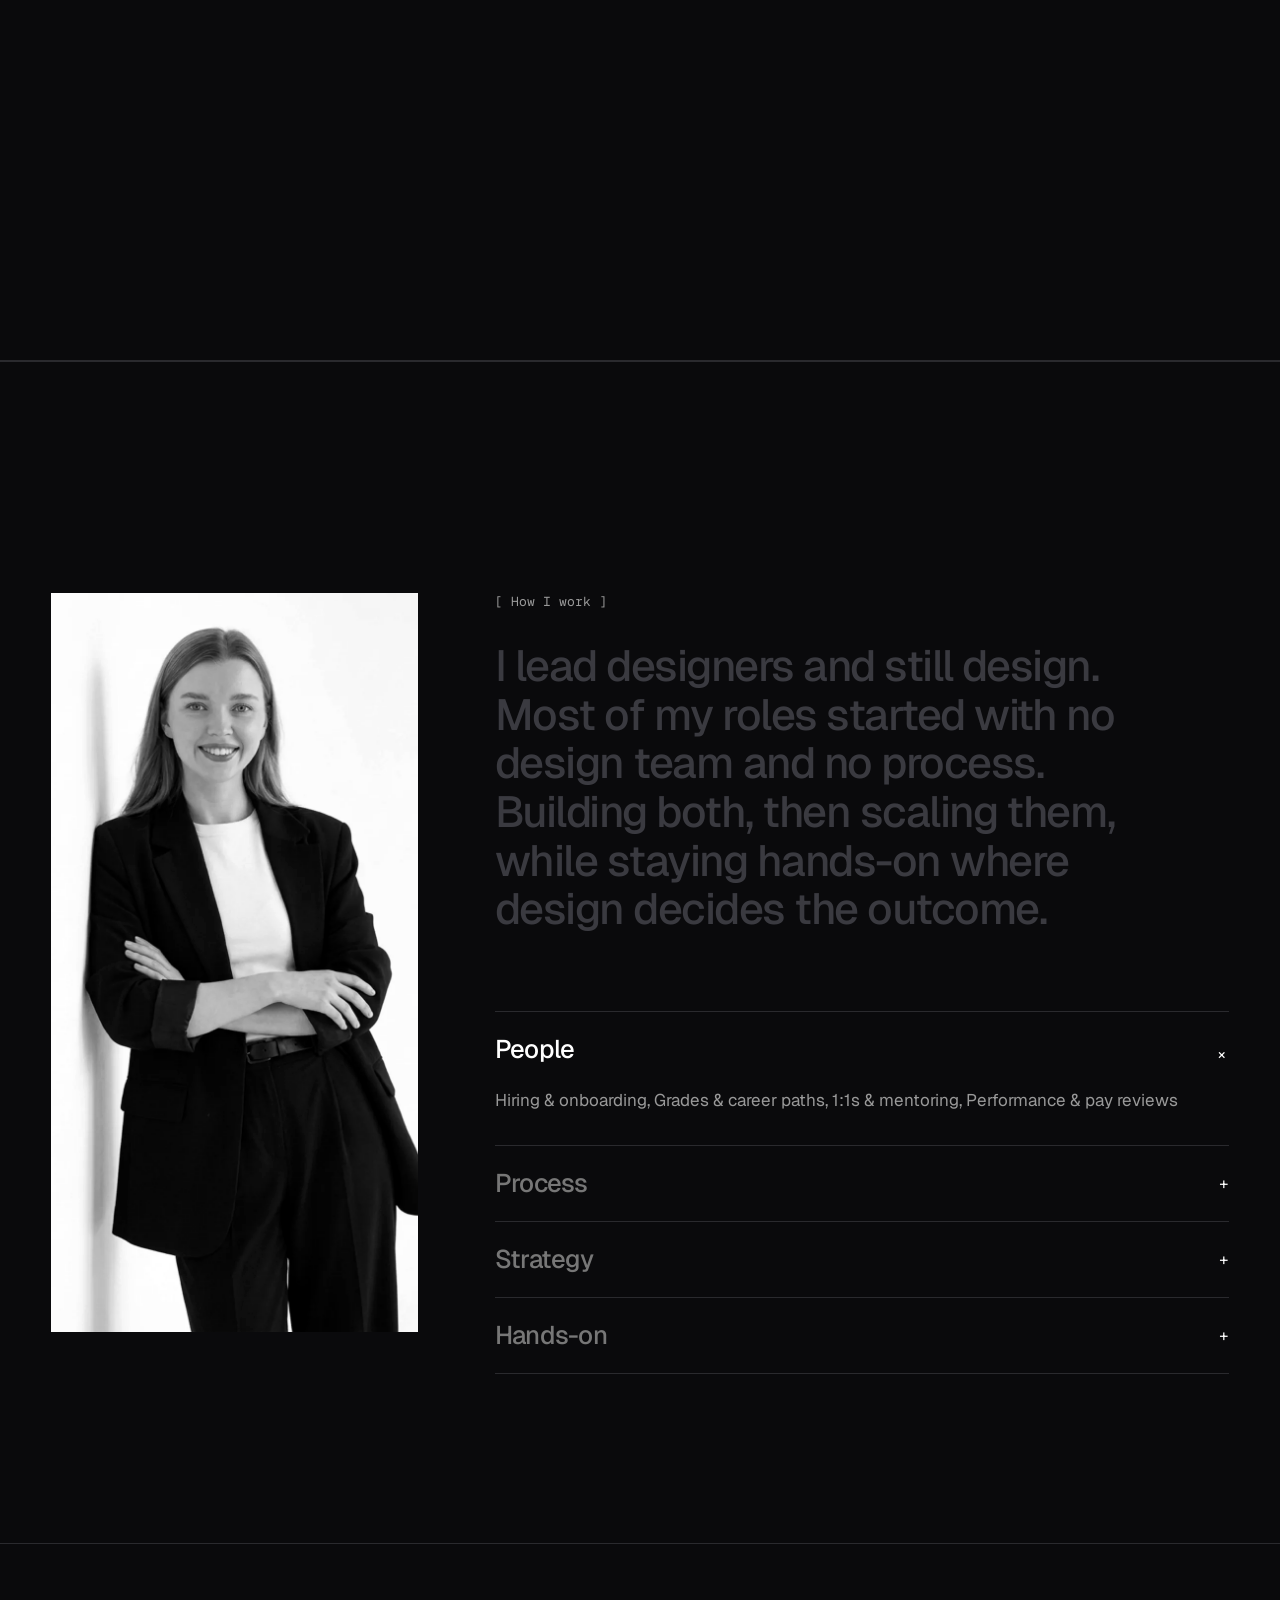
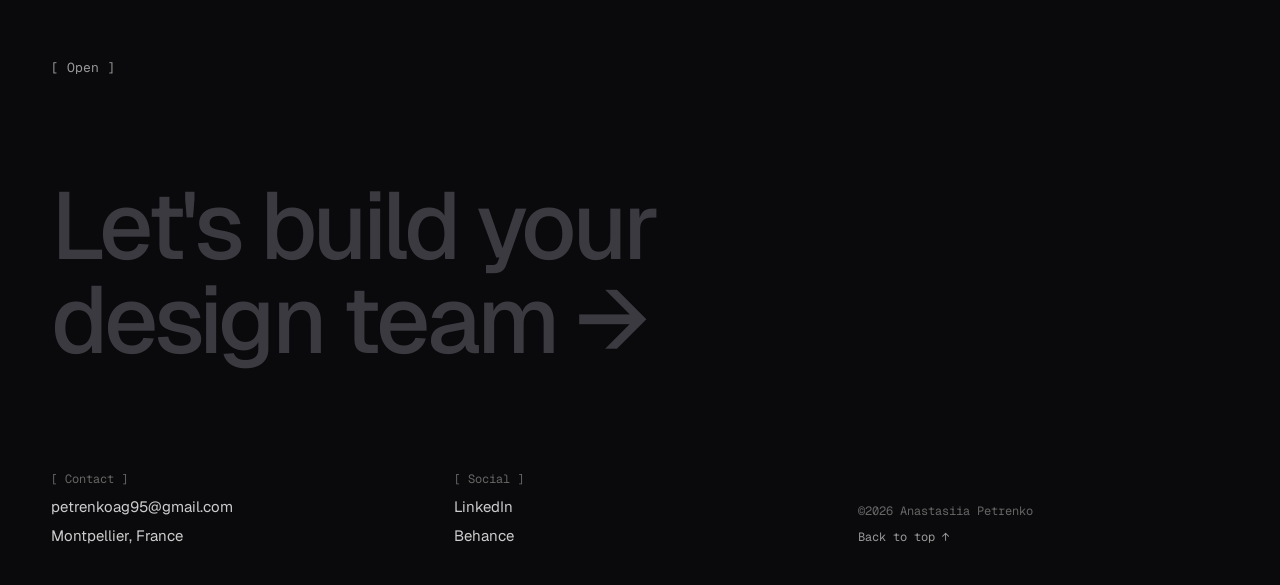
==== commit 766b3118: "Home: content edits, NDA rename of B2C onboarding case, OG tags - Numbers: final values in HTML, cou" ====
--- a/index.html
+++ b/index.html
@@ -30,11 +30,26 @@
   <meta charset="UTF-8">
   <meta name="viewport" content="width=device-width, initial-scale=1.0">
   <title>Anastasiia Petrenko &mdash; Lead Product Designer</title>
-  <meta name="description" content="Lead Product Designer building high-load product systems, senior design teams, and AI-native workflows.">
+  <meta name="description" content="I build design teams, and the systems they ship with. 7+ years in complex B2B products: ERP/CRM, SaaS, fintech.">
+  <meta property="og:title" content="Anastasiia Petrenko — Lead Product Designer">
+  <meta property="og:description" content="I build design teams, and the systems they ship with. 7+ years in complex B2B products: ERP/CRM, SaaS, fintech.">
+  <meta property="og:url" content="https://petrenko-anastasiia.com/">
+  <meta property="og:type" content="website">
+  <meta property="og:image" content="https://petrenko-anastasiia.com/assets/og-image.png">
+  <meta property="og:image:width" content="1200">
+  <meta property="og:image:height" content="630">
+  <meta name="twitter:card" content="summary_large_image">
   <link rel="icon" type="image/png" href="assets/favicon.png">
+  <script>
+    /* JS-only states (loader, reveals) are scoped to .js so the page is fully visible without JS;
+       the loader plays once per session — repeat visits and returns from a case skip it */
+    (function(d){var c=' js';try{if(sessionStorage.getItem('loaderSeen'))c+=' no-loader';}catch(e){}d.className+=c;})(document.documentElement);
+  </script>
   <link rel="preconnect" href="https://fonts.googleapis.com">
   <link rel="preconnect" href="https://fonts.gstatic.com" crossorigin>
-  <link href="https://fonts.googleapis.com/css2?family=Geist:wght@400;500;600&family=Geist+Mono:wght@400;500&display=swap" rel="stylesheet">
+  <link rel="preload" as="style" href="https://fonts.googleapis.com/css2?family=Geist:wght@400;500;600&family=Geist+Mono:wght@400;500&display=swap">
+  <link href="https://fonts.googleapis.com/css2?family=Geist:wght@400;500;600&family=Geist+Mono:wght@400;500&display=swap" rel="stylesheet" media="print" onload="this.media='all'">
+  <noscript><link href="https://fonts.googleapis.com/css2?family=Geist:wght@400;500;600&family=Geist+Mono:wght@400;500&display=swap" rel="stylesheet"></noscript>
   <style>
     :root{
       --bg:#0a0a0c;--surface:#0f0f12;--line:#2a2a2e;--faint:#1c1c20;
@@ -89,8 +104,9 @@
     .num-head h2{font-size:clamp(36px,4.6vw,68px);font-weight:500;letter-spacing:-0.04em;line-height:1.02;max-width:12ch;text-wrap:balance}
     .num-grid{display:grid;grid-template-columns:repeat(2,minmax(0,1fr));border-top:1px solid var(--line);border-bottom:1px solid var(--line);border-left:1px solid var(--line);gap:1px;background:var(--line)}
     .num-cell{display:flex;flex-direction:column;gap:14px;padding:clamp(32px,3.6vw,56px) clamp(20px,3vw,48px);background:var(--bg)}
-    .num-cell>div{display:flex;flex-direction:column;gap:14px;opacity:0;transform:translateY(40px);transition:opacity .7s ease,transform .9s var(--ease2)}
-    .num-cell.in>div{opacity:1;transform:none}
+    .num-cell>div{display:flex;flex-direction:column;gap:14px}
+    .js .num-cell>div{opacity:0;transform:translateY(40px);transition:opacity .7s ease,transform .9s var(--ease2)}
+    .js .num-cell.in>div{opacity:1;transform:none}
     .num-cell strong{font-size:clamp(48px,5vw,80px);font-weight:600;letter-spacing:-0.045em;line-height:.95;color:#fff;font-variant-numeric:tabular-nums}
     .num-cell .lbl{font-size:clamp(20px,1.6vw,24px);font-weight:600;letter-spacing:-0.02em;color:#fff}
     .num-cell .note{font-size:16px;line-height:1.5;color:var(--t2);max-width:30ch;text-wrap:pretty}
@@ -98,6 +114,7 @@
     /* work */
     .work{padding:var(--vr) var(--gut) var(--vr)}
     .work-head{display:flex;flex-wrap:wrap;align-items:flex-end;justify-content:space-between;gap:24px;margin-bottom:clamp(56px,6vw,96px)}
+    .work-tags{white-space:nowrap}
     .work-head h2{font-size:clamp(36px,4.6vw,68px);font-weight:500;letter-spacing:-0.04em;line-height:1.02;max-width:14ch;text-wrap:balance}
     .work-scroll{position:relative;height:700vh;border-top:1px solid var(--line);border-bottom:1px solid var(--line);margin:0 calc(-1 * var(--gut)) calc(-1 * var(--vr))}
     .work-sticky{position:sticky;top:58px;height:calc(100vh - 58px);overflow:hidden}
@@ -148,6 +165,7 @@
     /* loader */
     #loader{position:fixed;inset:0;z-index:100;background:var(--bg);display:grid;grid-template-rows:auto 1fr auto;gap:clamp(20px,2.4vw,32px);padding:var(--gut);opacity:1;transition:opacity .6s ease .5s}
     #loader.exit{opacity:0}
+    html:not(.js) #loader,.no-loader #loader{display:none}
     #loader .top{display:flex;justify-content:space-between;font-family:'Geist Mono',monospace;font-size:13px;color:var(--t2)}
     #loader-grid{display:grid;grid-template-columns:repeat(4,minmax(0,1fr));grid-template-rows:repeat(3,minmax(0,1fr));gap:1px;background:var(--line);border:1px solid var(--line);min-height:0}
     #loader-grid .cell{position:relative;overflow:hidden;background:var(--bg)}
@@ -198,6 +216,8 @@
       #loader-bignum{font-size:clamp(48px,15vw,85px);font-variant-numeric:tabular-nums}
       .loader-big .pc{font-size:clamp(14px,4vw,26px);color:var(--t2)}
       .num-grid{grid-template-columns:1fr}
+      /* nowrap would overflow a phone; wrap between items only (U+2011 keeps e‑commerce whole) */
+      .work-tags{white-space:normal}
       .hero-foot{grid-template-columns:1fr auto;font-size:12px}
       .hero-foot a[aria-label="Scroll to work"]{display:none!important}
       .hero h1{font-size:clamp(52px,14vw,72px);text-align:center;max-width:none}
@@ -251,13 +271,13 @@
 
   <section id="top" class="hero" data-hero>
     <div class="hero-trail" id="hero-trail" aria-hidden="true"></div>
-    <h1 id="hero-h1"></h1>
+    <h1 id="hero-h1">I build design teams, and the systems they ship with.</h1>
     <div class="hero-foot">
       <span>[ Lead Product Designer ]</span>
       <a href="#work" aria-label="Scroll to work" style="display:flex;flex-direction:column;align-items:center;gap:8px;color:var(--t2)">
         <svg width="20" height="28" viewBox="0 0 20 28" fill="none" style="animation:nudge 1.8s ease-in-out infinite"><path d="M10 2v22M2 16l8 8 8-8" stroke="#fff" stroke-width="1.5" stroke-linecap="round" stroke-linejoin="round"></path></svg>
       </a>
-      <span style="justify-self:end">[ 2019 — 2026 ]</span>
+      <span style="justify-self:end">[ 2019 — now ]</span>
     </div>
   </section>
 
@@ -266,7 +286,12 @@
       <span class="mono" style="font-size:13px;color:var(--t2)">[ In numbers ]</span>
       <h2 id="num-title" data-fill="Teams I’ve built. Products I still design."></h2>
     </div>
-    <div class="num-grid" id="num-grid"></div>
+    <div class="num-grid" id="num-grid">
+      <div class="num-cell"><div><strong data-count="7">7+</strong><span class="lbl">Years in Design</span><span class="note">Complex B2B products: ERP/CRM, SaaS, fintech.</span></div></div>
+      <div class="num-cell"><div><strong data-count="10">10+</strong><span class="lbl">Designers Hired &amp; Led</span><span class="note">Across product, graphic, motion, SMM, photo and packaging design.</span></div></div>
+      <div class="num-cell"><div><strong data-count="5">5</strong><span class="lbl">Design Systems Built</span><span class="note">Including several legacy systems merged into one.</span></div></div>
+      <div class="num-cell"><div><strong data-count="3">3</strong><span class="lbl">Design Teams Built from Zero</span><span class="note">At Turbo.ua, Onseo and an NDA startup.</span></div></div>
+    </div>
   </section>
 
   <section id="work" class="work">
@@ -275,7 +300,7 @@
         <span class="mono" style="font-size:13px;color:var(--t2)">[ Selected work ]</span>
         <h2 id="work-title" data-fill="Products I led — and designed."></h2>
       </div>
-      <span class="mono" style="font-size:13px;color:var(--t2);max-width:36ch">[ ERP &amp; CRM, fintech, crypto, e-commerce, branding, design systems ]</span>
+      <span class="mono work-tags" style="font-size:13px;color:var(--t2)">[ ERP/CRM&nbsp;· fintech&nbsp;· e&#8209;commerce&nbsp;· design&nbsp;systems ]</span>
     </div>
     <div class="work-scroll" id="work-scroll">
       <div class="work-sticky">
@@ -312,7 +337,6 @@
       <div style="display:flex;flex-direction:column;gap:10px">
         <span class="mono" style="font-size:12px;color:var(--t3)">[ Social ]</span>
         <a href="https://www.linkedin.com/in/anastasia-petrenko/" target="_blank" rel="noopener">LinkedIn</a>
-        <a href="https://dribbble.com/AnnastasiiaP2018" target="_blank" rel="noopener">Dribbble</a>
         <a href="https://www.behance.net/petrenkoanastasia" target="_blank" rel="noopener">Behance</a>
       </div>
       <div style="display:flex;flex-direction:column;gap:10px;justify-content:flex-end;font-family:'Geist Mono',monospace;font-size:12px;color:var(--t3)">
@@ -327,23 +351,17 @@
     var REDUCE = window.matchMedia('(prefers-reduced-motion: reduce)').matches;
     var MOBILE = window.matchMedia('(max-width:760px)').matches;
     var TRAIL = ['t2','t3','t4','t5','t6','t7','t8','t9','t10','t11','t12','t13'].map(function(n){return 'assets/home/trail/'+n+'.webp';});
-    var COVERS = ['erp-core-sm','pap-pay-sm','erp-wave-sm','branding-sm','turbo-sm','betroute-sm'].map(function(n){return 'assets/home/covers/'+n+'.webp';});
+    var COVERS = ['erp-core-sm','pap-pay-sm','erp-wave-sm','branding-sm','turbo-sm','b2c-onboarding-sm'].map(function(n){return 'assets/home/covers/'+n+'.webp';});
     var HEADLINE = 'I build design teams, and the systems they ship with.';
 
     var PROJECTS = [
       ['Redesigning distribution planning in an enterprise ERP','From a linear, error-prone workflow to an intelligent matrix interface.','Lead Product Designer','4 months',['ERP','Enterprise'],'assets/home/covers/erp-core-sm.webp','cases/erp-core.html'],
-      ['Wave — developing a high-load system from scratch','An ERP & CRM system built from scratch for one of the bigger media holdings in Ukraine: research, design system, user flows and results.','Founding Product Designer','2 years',['ERP','CRM'],'assets/home/covers/erp-wave-sm.webp','cases/erp-wave.html'],
-      ['Pap-Pay crypto payroll wallet','A mobile crypto payroll wallet. Employees are paid in BTC and cash out to their card.','Lead Product Designer','6 months',['Crypto','Mobile'],'assets/home/covers/pap-pay-sm.webp','cases/pap-pay.html'],
+      ['Wave — an ERP/CRM platform built from scratch',"An ERP/CRM platform built from scratch for one of Ukraine's largest media holdings: research, design system, user flows and results.",'Product Designer · founding designer','2 years',['ERP','CRM'],'assets/home/covers/erp-wave-sm.webp','cases/erp-wave.html'],
+      ['Pap-Pay crypto payroll wallet','A mobile crypto payroll wallet. Employees are paid in BTC and cash out to their card.','Lead Product Designer','[X months]',['Crypto','Mobile'],'assets/home/covers/pap-pay-sm.webp','cases/pap-pay.html'],
       ['Turbo.ua delivery app',"Mobile app for Ukraine's fastest grocery delivery.",'Lead Product Designer','2 years',['E-commerce','Mobile'],'assets/home/covers/turbo-sm.webp','cases/turbo.html'],
       ['Packaging & brand identity',"Full-cycle branding for Ukraine's fastest grocery delivery: packaging, courier fleet, billboard, and social media content system.",'Lead Product Designer','2 years',['Branding'],'assets/home/covers/branding-sm.webp','cases/turbo-branding.html'],
-      ['Design system for a crypto payroll wallet','Every transfer is irreversible, and that one fact shaped every token, component and rule.','Product Designer','7 months',['Design system','Crypto'],'assets/home/pap-pay-ds/brand-a-trail.webp','cases/pap-pay-ds.html'],
-      ['Bet Route registration redesign','Redesign of the registration flow for a betting product.','Product Designer','1 year',['Betting','Mobile'],'assets/home/covers/betroute-sm.webp','cases/betroute.html']
-    ];
-    var STATS = [
-      ['7','+','Years in Design','Leading design for complex products and systems.'],
-      ['10','+','Designers Hired & Led','Building design teams through hiring, mentoring, and growth.'],
-      ['5','','Design Systems Built','Creating scalable UI foundations for complex digital products.'],
-      ['3','','Design Teams Built from Zero','Hiring, structure and process from scratch.']
+      ['Design system for a crypto payroll wallet','Every transfer is irreversible, and that one fact shaped every token, component and rule.','Product Designer','[X months]',['Design system','Crypto'],'assets/home/pap-pay-ds/brand-a-trail.webp','cases/pap-pay-ds.html'],
+      ['B2C onboarding & first-deposit funnel','Redesign of a registration and first-deposit flow for a B2C product under NDA.','Product Designer','1 year',['B2C','Mobile'],'assets/home/covers/b2c-onboarding-sm.webp','cases/b2c-onboarding.html']
     ];
     var PILLARS = [
       ['People',['Hiring & onboarding','Grades & career paths','1:1s & mentoring','Performance & pay reviews']],
@@ -358,6 +376,7 @@
     /* ---------- Headline words ---------- */
     (function(){
       var h1 = el('hero-h1');
+      h1.textContent = '';
       HEADLINE.split(' ').forEach(function(w,i){
         var s = document.createElement('span');
         s.className = 'w'; s.textContent = w + (i < HEADLINE.split(' ').length-1 ? ' ' : '');
@@ -397,29 +416,24 @@
     var ctaFill = buildFill(el('cta'), 'inherit');
 
     /* ---------- Stats ---------- */
-    var statValueEls = [];
-    (function(){
-      var g = el('num-grid');
-      STATS.forEach(function(s,i){
-        var cell = document.createElement('div');
-        cell.className = 'num-cell';
-        cell.innerHTML = '<div><strong>0'+s[1]+'</strong><span class="lbl">'+esc(s[2])+'</span><span class="note">'+esc(s[3])+'</span></div>';
-        cell.querySelector('div').style.transitionDelay = (i*120)+'ms, '+(i*120)+'ms';
-        g.appendChild(cell);
-        statValueEls.push(cell.querySelector('strong'));
-      });
-    })();
+    /* final values are in the HTML (no-JS, previews); the count-up from zero runs only once the block is reached */
+    var STATS = [];
+    [].forEach.call(document.querySelectorAll('#num-grid .num-cell'), function(cell,i){
+      var v = cell.querySelector('strong'), n = v.getAttribute('data-count');
+      cell.querySelector('div').style.transitionDelay = (i*120)+'ms, '+(i*120)+'ms';
+      STATS.push({ el: v, n: parseInt(n,10), suffix: v.textContent.slice(n.length) });
+    });
     var countGo = false;
     function startCount(){
       if (countGo) return; countGo = true;
       [].forEach.call(document.querySelectorAll('.num-cell'), function(c){ c.classList.add('in'); });
-      if (REDUCE){ STATS.forEach(function(s,i){ statValueEls[i].textContent = s[0]+s[1]; }); return; }
+      if (REDUCE) return;
       var t0 = 0;
       function tick(now){
         if (!t0) t0 = now;
         var p = clamp01((now - 150 - t0) / 1600);
         var k = 1 - Math.pow(1 - p, 3);
-        STATS.forEach(function(s,i){ statValueEls[i].textContent = Math.round(parseInt(s[0],10)*k) + s[1]; });
+        STATS.forEach(function(s){ s.el.textContent = Math.round(s.n*k) + s.suffix; });
         if (p < 1) requestAnimationFrame(tick);
       }
       requestAnimationFrame(tick);
@@ -470,14 +484,14 @@
     var revealed = [];
 
     /* ---------- Accordion ---------- */
-    var accOpen = -1, accRows = [];
+    var accOpen = 0, accRows = [];
     (function(){
       var acc = el('acc');
       PILLARS.forEach(function(p,i){
         var row = document.createElement('div');
-        row.className = 'acc-row';
+        row.className = 'acc-row' + (i === accOpen ? ' open' : '');
         row.innerHTML =
-          '<button class="acc-btn" aria-expanded="false"><span class="acc-title">'+esc(p[0])+'</span><span class="acc-sign">+</span></button>'
+          '<button class="acc-btn" aria-expanded="'+(i === accOpen)+'"><span class="acc-title">'+esc(p[0])+'</span><span class="acc-sign">+</span></button>'
           +'<div class="acc-panel"><div class="acc-body"><p>'+esc(p[1].join(', '))+'</p></div></div>';
         acc.appendChild(row);
         accRows.push(row);
@@ -644,17 +658,18 @@
       var preload = MOBILE ? [] : TRAIL.slice();
       var finished = false;
       function finishLoad(){ if (finished) return; finished = true; var l = el('loader'); if (l) l.remove(); document.body.style.overflow = ''; initAfterLoad(); }
-      if (REDUCE || !loader){ finishLoad(); return; }
+      if (REDUCE || !loader || document.documentElement.classList.contains('no-loader')){ finishLoad(); return; }
+      try { sessionStorage.setItem('loaderSeen','1'); } catch(e){}
       document.body.style.overflow = 'hidden';
       // safety net: never leave the page scroll-locked if the loader ever stalls
-      setTimeout(function(){ if (!finished){ loader.classList.add('exit'); setTimeout(finishLoad, 700); } }, 9000);
+      setTimeout(function(){ if (!finished){ loader.classList.add('exit'); setTimeout(finishLoad, 700); } }, 5000);
       var done = 0, total = preload.length;
       preload.forEach(function(s){ var im = new Image(); im.onload = im.onerror = function(){ done++; }; im.src = s; });
       var fill = el('loader-fill'), pctEl = el('loader-pct'), bignum = el('loader-bignum');
       var t0 = 0, lastPct = -1, lastLit = -1;
       function step(now){
         if (!t0) t0 = now;
-        var elp = now - t0, timeP = Math.min(1, elp/2200), real = total ? done/total : 1;
+        var elp = now - t0, timeP = Math.min(1, elp/1600), real = total ? done/total : 1;
         var shown = Math.min(timeP, Math.max(real, timeP*0.9));
         var pct = Math.round((1 - Math.pow(1 - shown, 2)) * 100);
         if (pct !== lastPct){
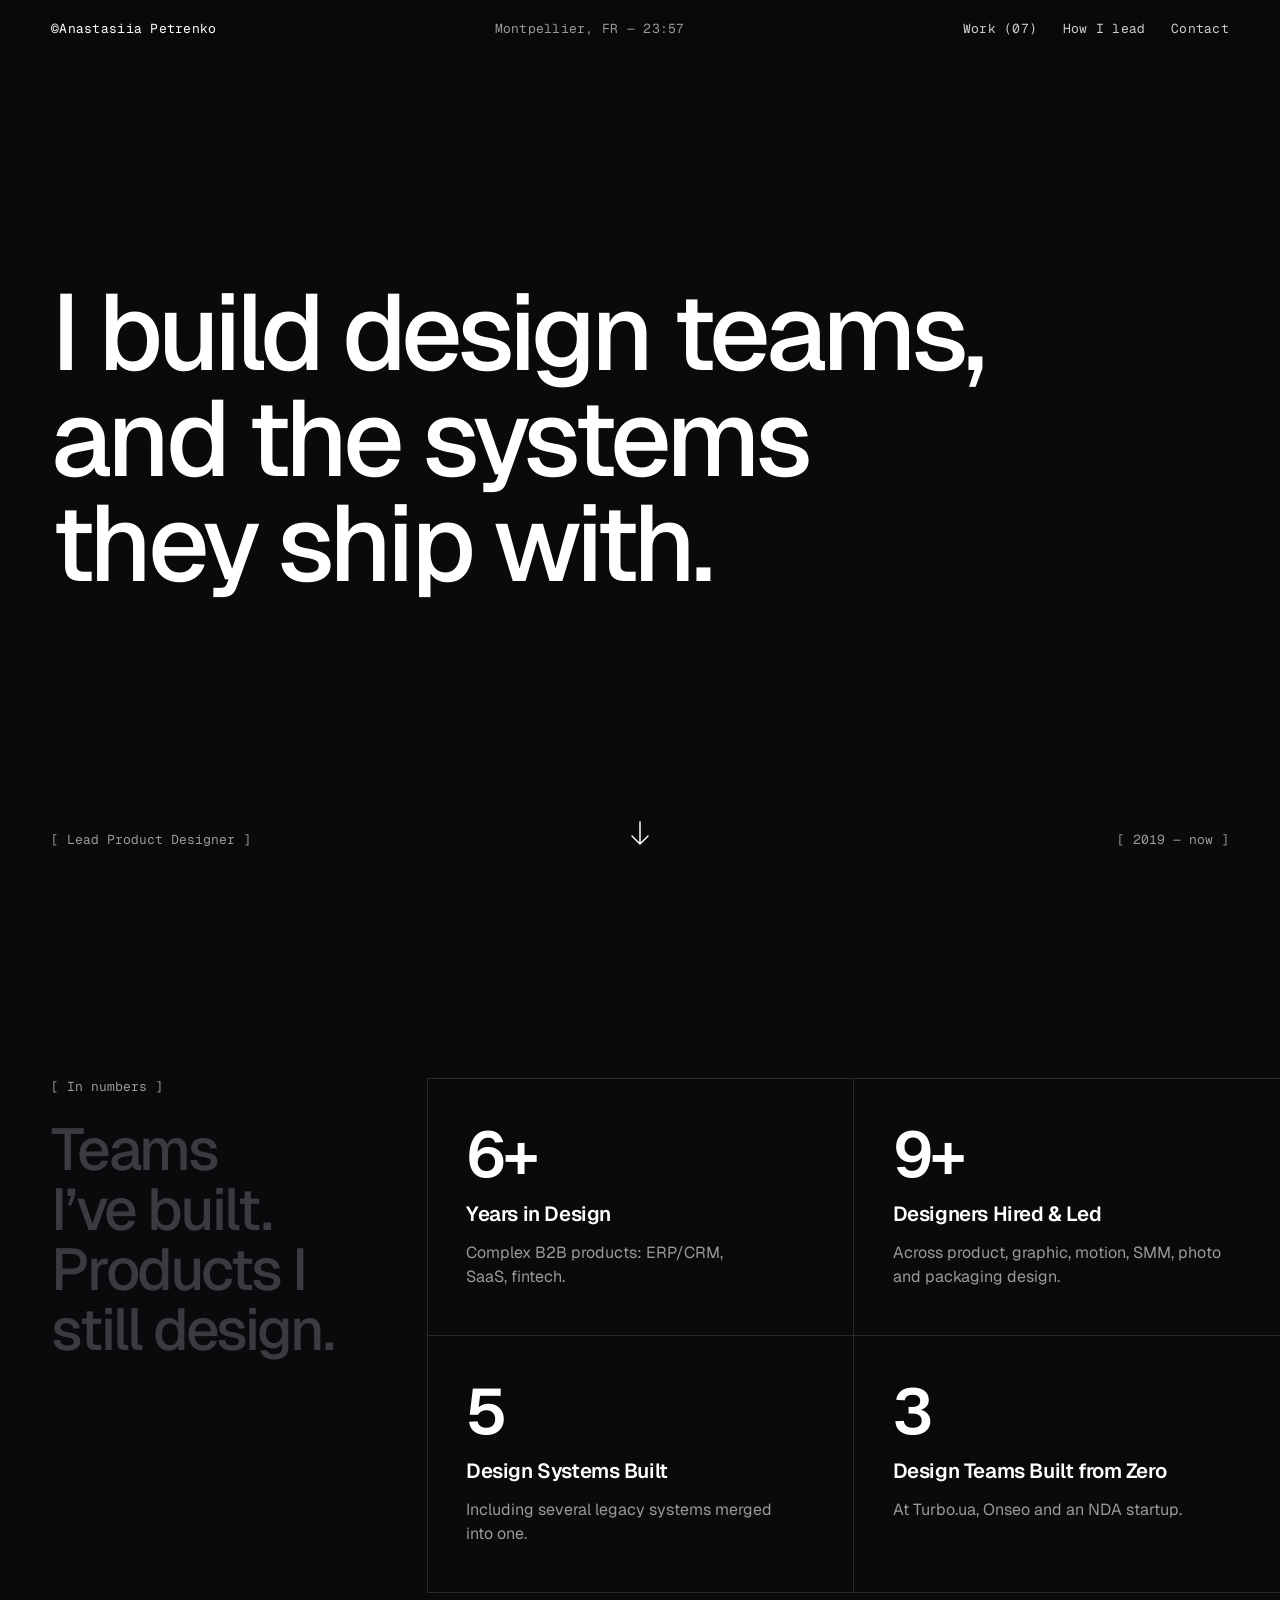
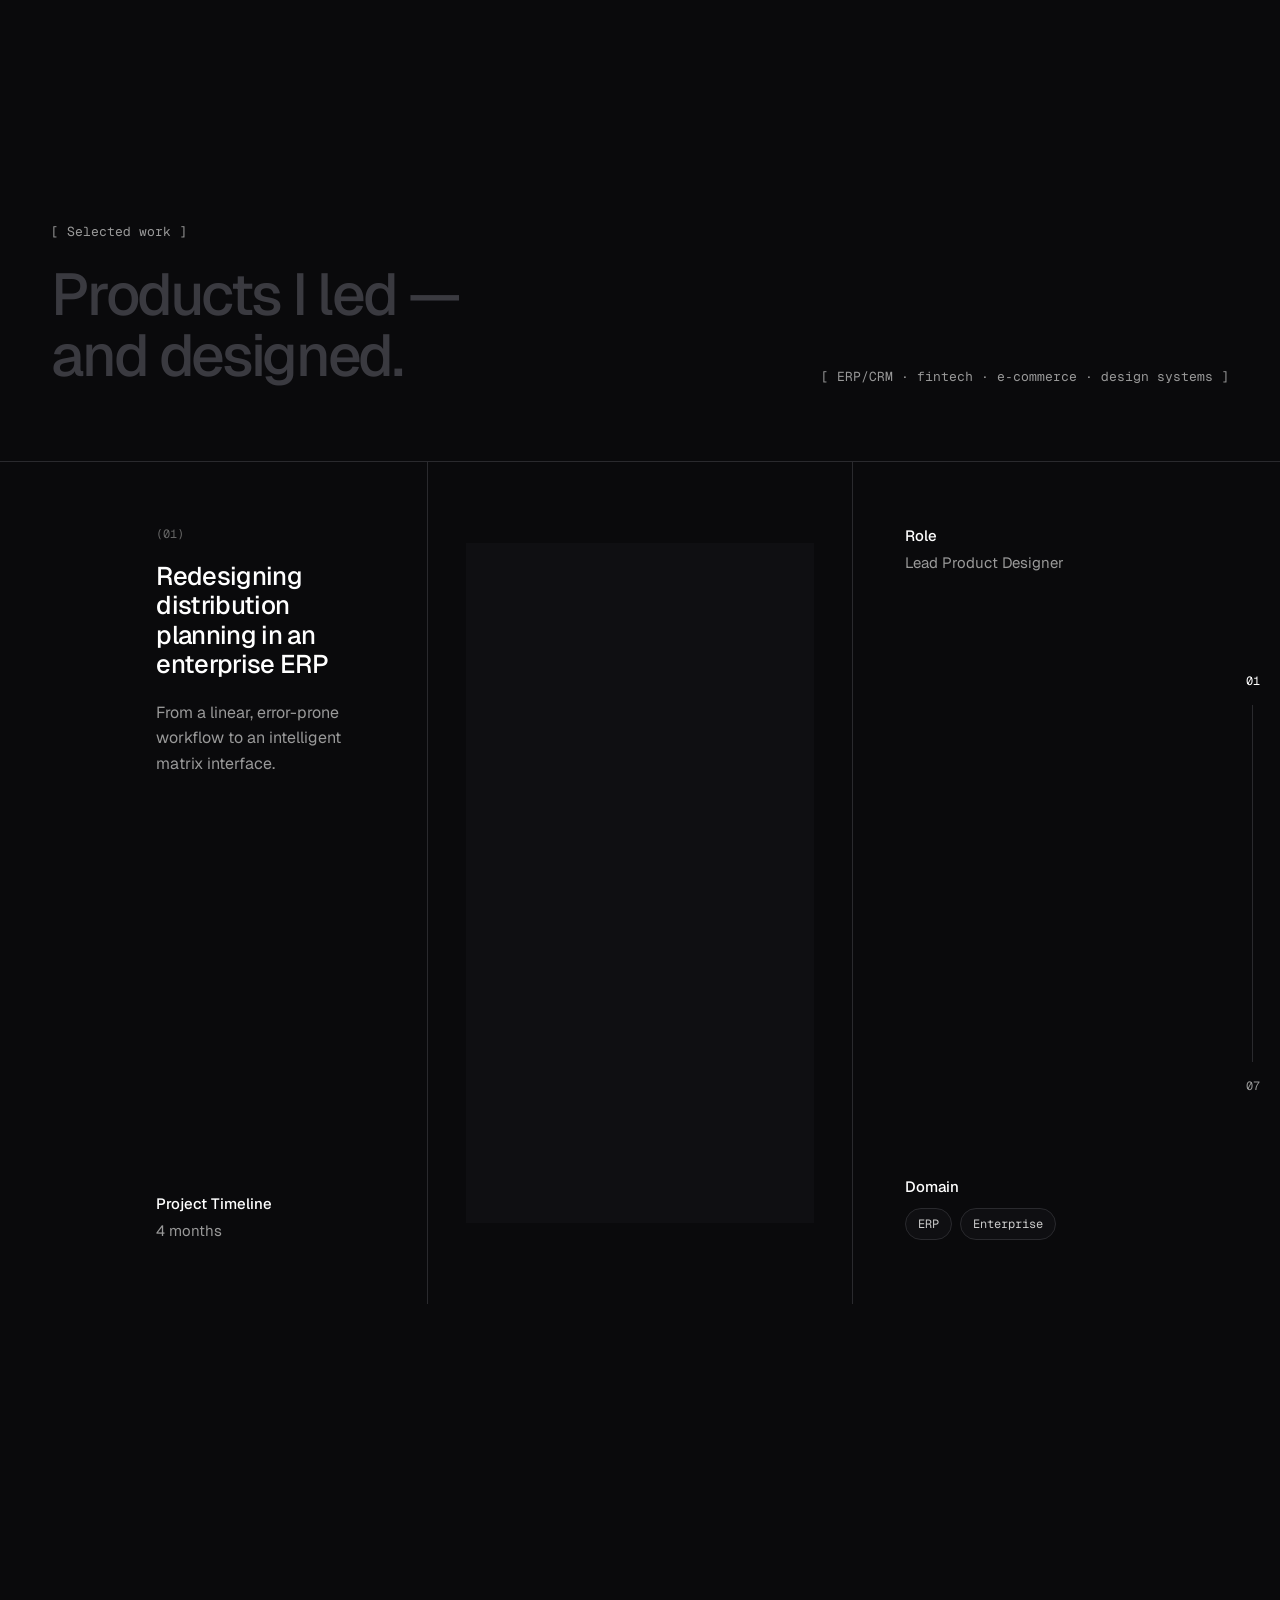
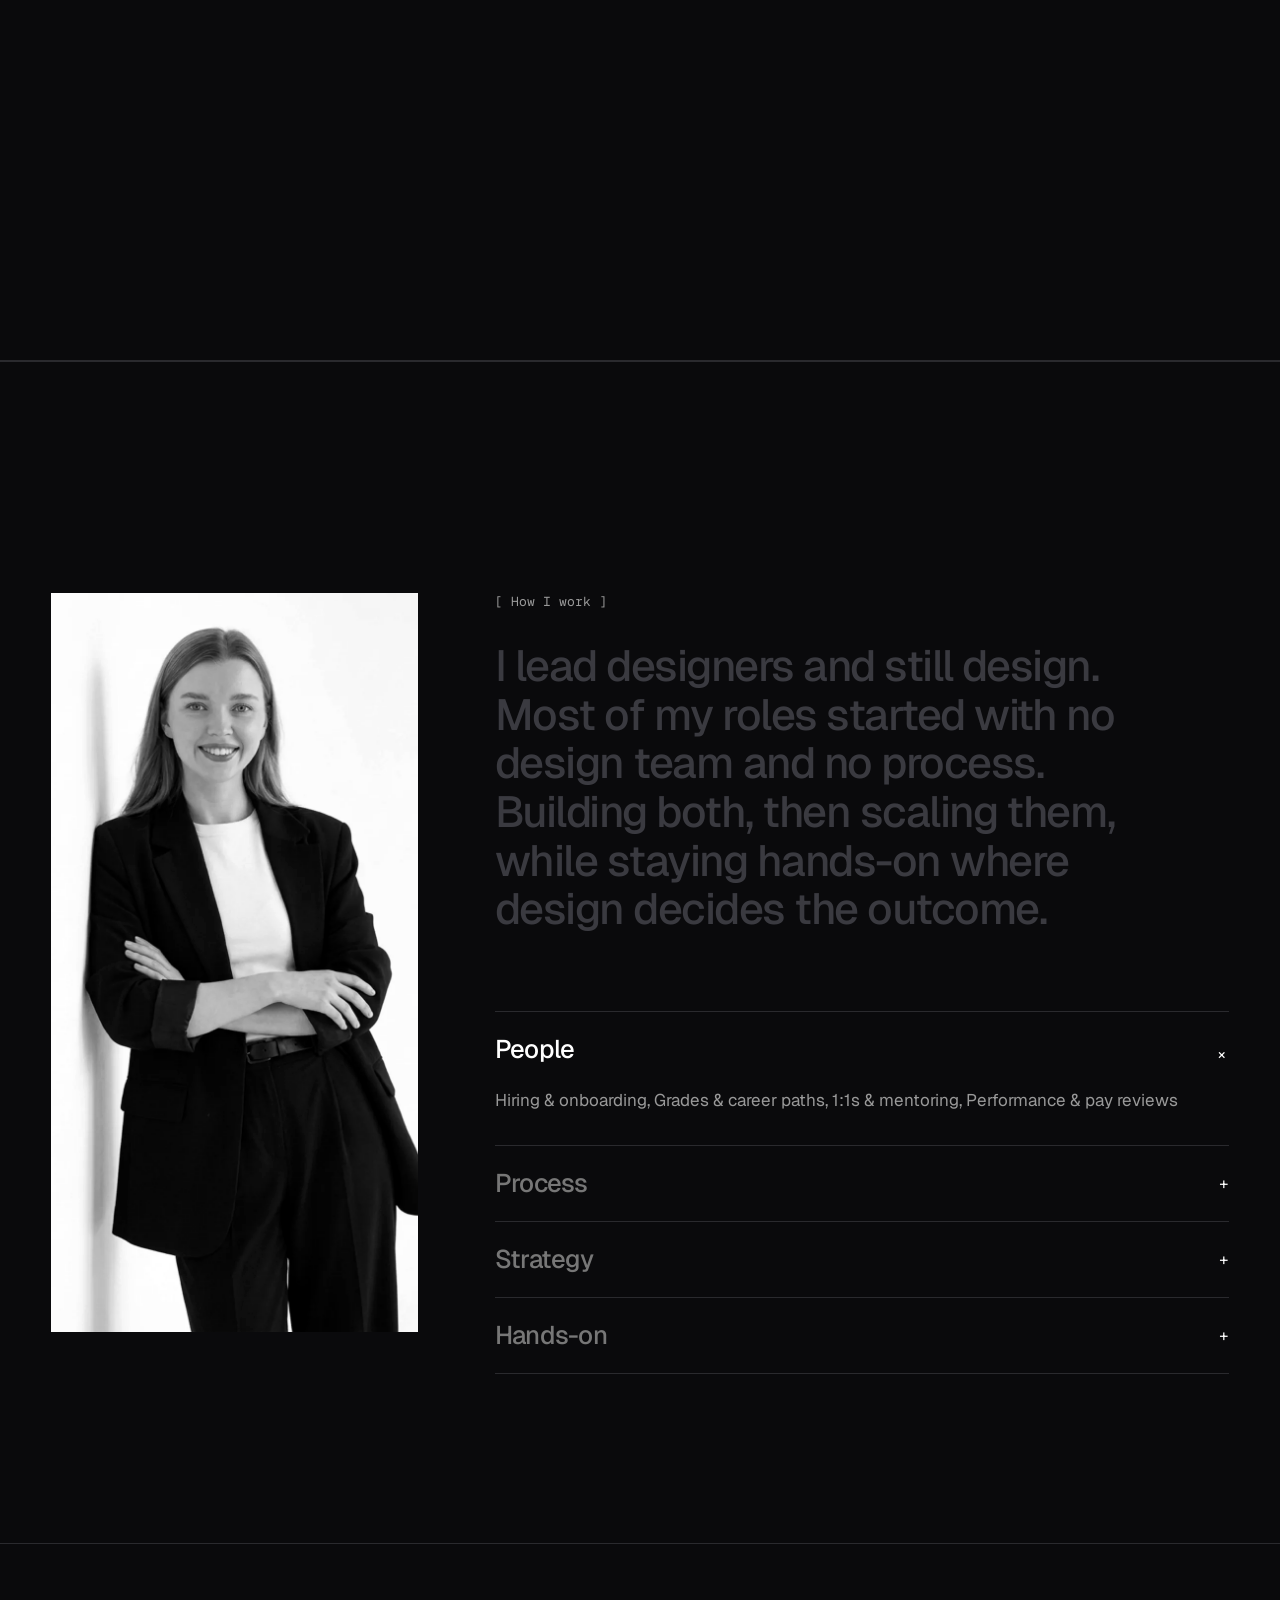
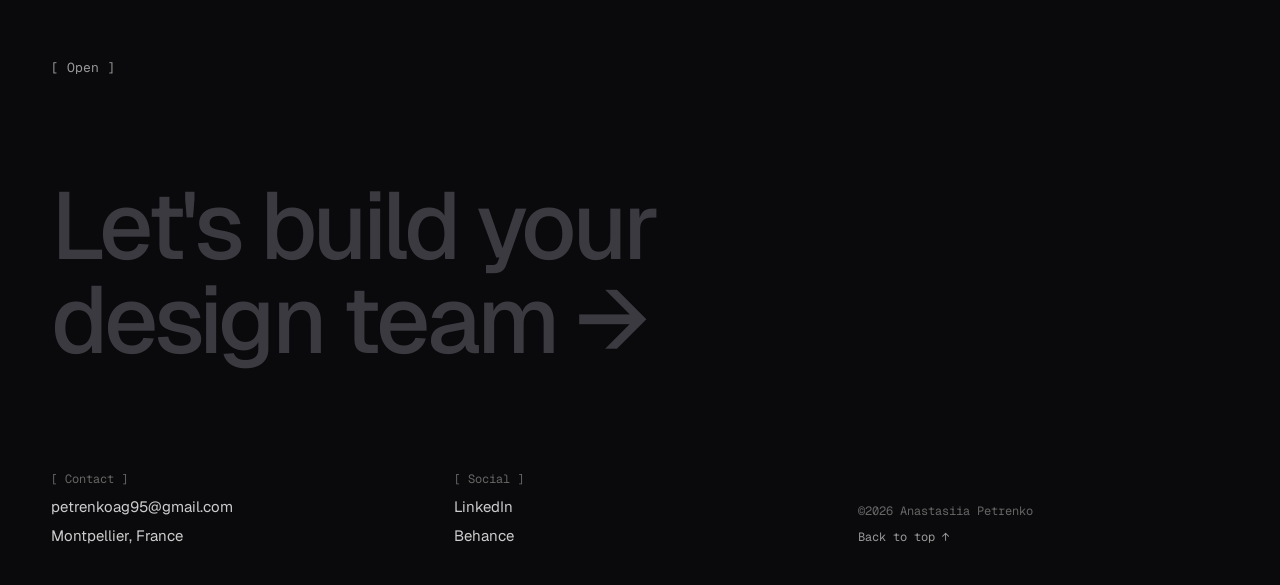
==== commit da39bf8a: "Home: set Pap-Pay wallet and design system timelines to 7 months Co-Authored-By: Claude Opus 5.5 <no" ====
--- a/index.html
+++ b/index.html
@@ -357,10 +357,10 @@
     var PROJECTS = [
       ['Redesigning distribution planning in an enterprise ERP','From a linear, error-prone workflow to an intelligent matrix interface.','Lead Product Designer','4 months',['ERP','Enterprise'],'assets/home/covers/erp-core-sm.webp','cases/erp-core.html'],
       ['Wave — an ERP/CRM platform built from scratch',"An ERP/CRM platform built from scratch for one of Ukraine's largest media holdings: research, design system, user flows and results.",'Product Designer · founding designer','2 years',['ERP','CRM'],'assets/home/covers/erp-wave-sm.webp','cases/erp-wave.html'],
-      ['Pap-Pay crypto payroll wallet','A mobile crypto payroll wallet. Employees are paid in BTC and cash out to their card.','Lead Product Designer','[X months]',['Crypto','Mobile'],'assets/home/covers/pap-pay-sm.webp','cases/pap-pay.html'],
+      ['Pap-Pay crypto payroll wallet','A mobile crypto payroll wallet. Employees are paid in BTC and cash out to their card.','Lead Product Designer','7 months',['Crypto','Mobile'],'assets/home/covers/pap-pay-sm.webp','cases/pap-pay.html'],
       ['Turbo.ua delivery app',"Mobile app for Ukraine's fastest grocery delivery.",'Lead Product Designer','2 years',['E-commerce','Mobile'],'assets/home/covers/turbo-sm.webp','cases/turbo.html'],
       ['Packaging & brand identity',"Full-cycle branding for Ukraine's fastest grocery delivery: packaging, courier fleet, billboard, and social media content system.",'Lead Product Designer','2 years',['Branding'],'assets/home/covers/branding-sm.webp','cases/turbo-branding.html'],
-      ['Design system for a crypto payroll wallet','Every transfer is irreversible, and that one fact shaped every token, component and rule.','Product Designer','[X months]',['Design system','Crypto'],'assets/home/pap-pay-ds/brand-a-trail.webp','cases/pap-pay-ds.html'],
+      ['Design system for a crypto payroll wallet','Every transfer is irreversible, and that one fact shaped every token, component and rule.','Product Designer','7 months',['Design system','Crypto'],'assets/home/pap-pay-ds/brand-a-trail.webp','cases/pap-pay-ds.html'],
       ['B2C onboarding & first-deposit funnel','Redesign of a registration and first-deposit flow for a B2C product under NDA.','Product Designer','1 year',['B2C','Mobile'],'assets/home/covers/b2c-onboarding-sm.webp','cases/b2c-onboarding.html']
     ];
     var PILLARS = [
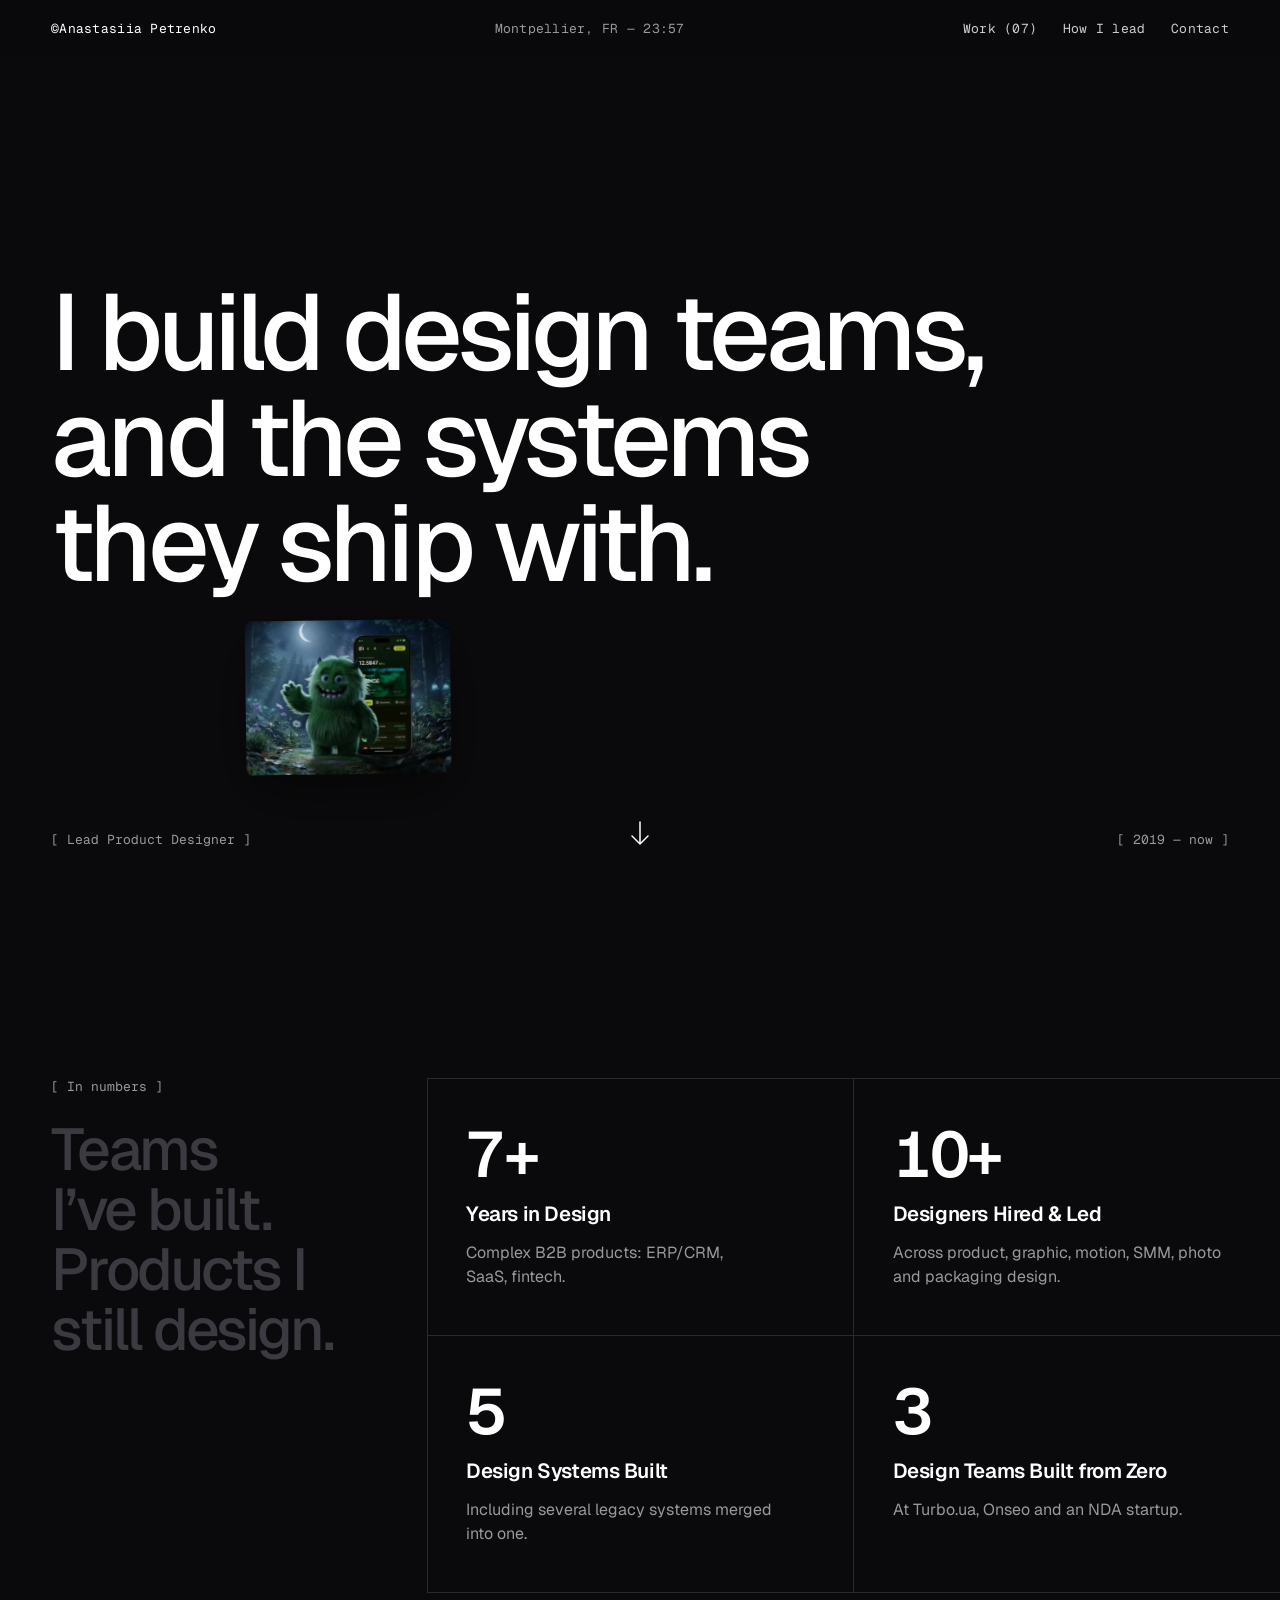
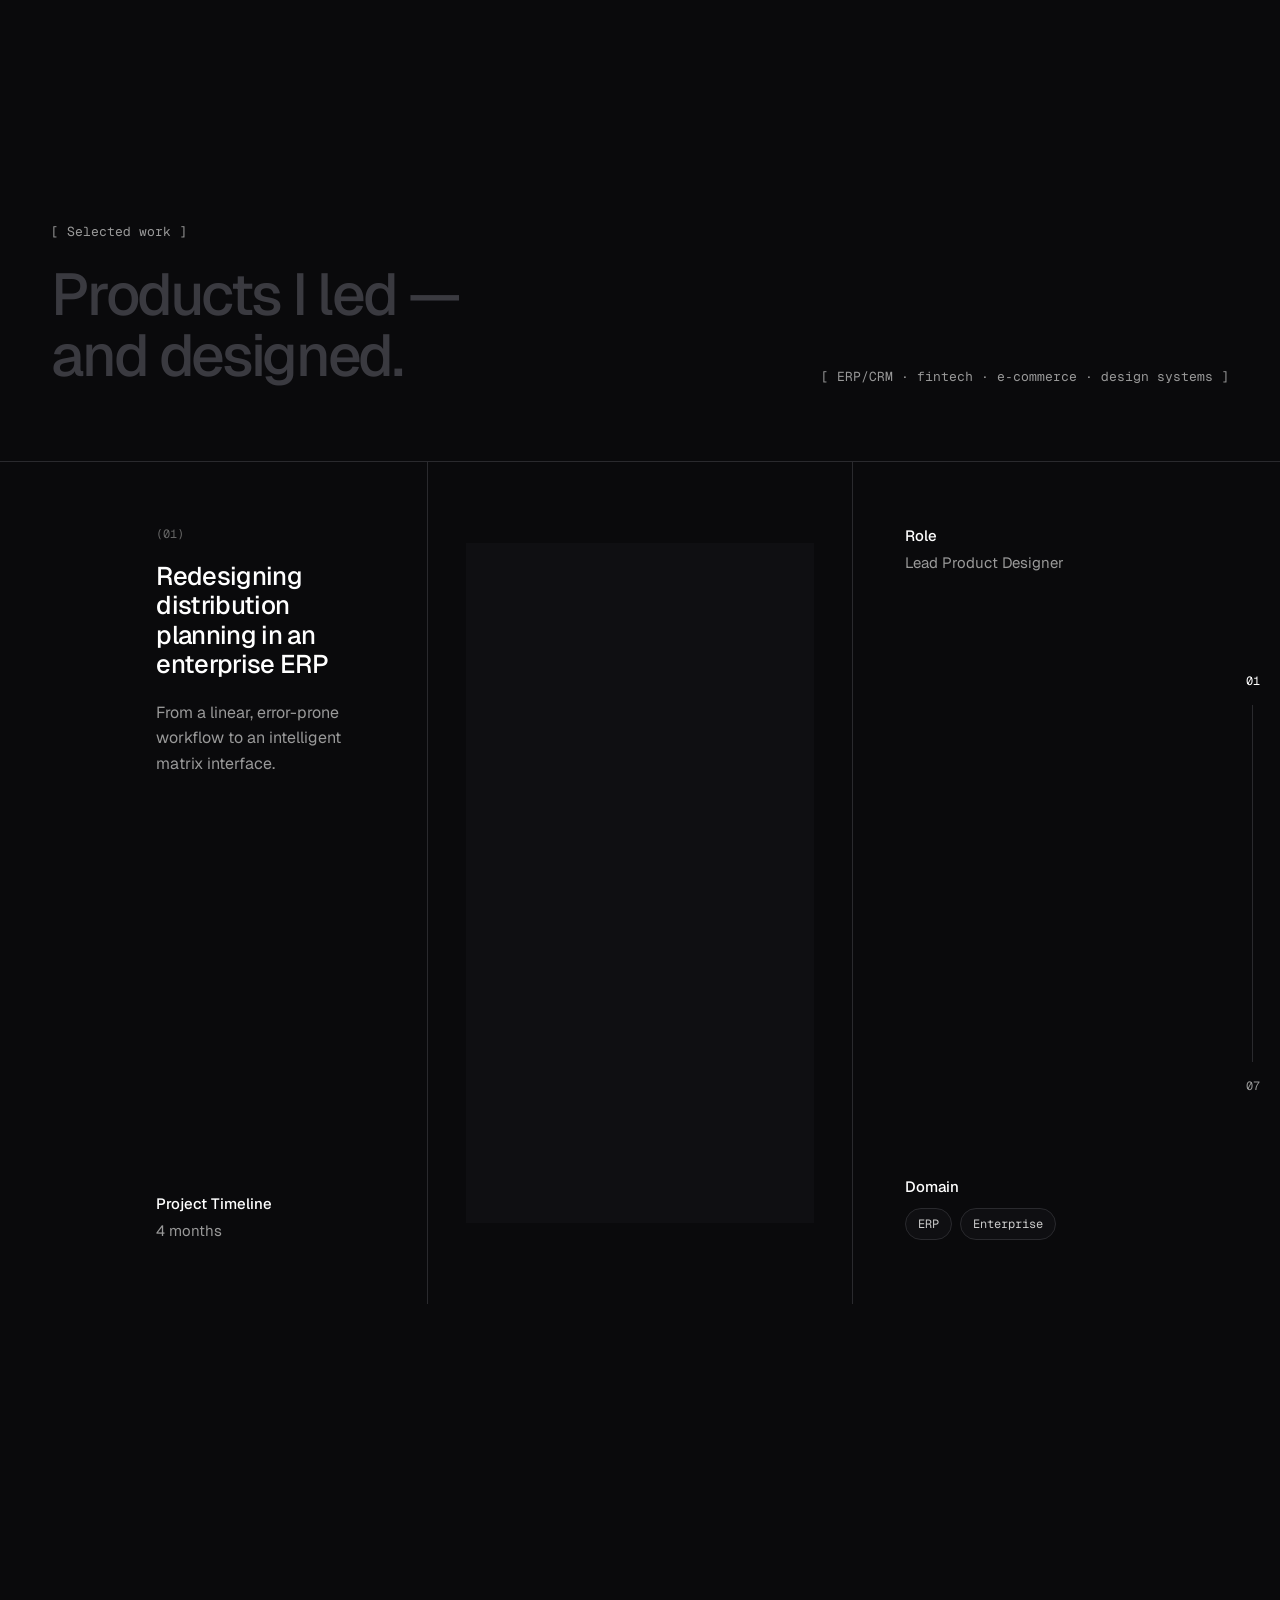
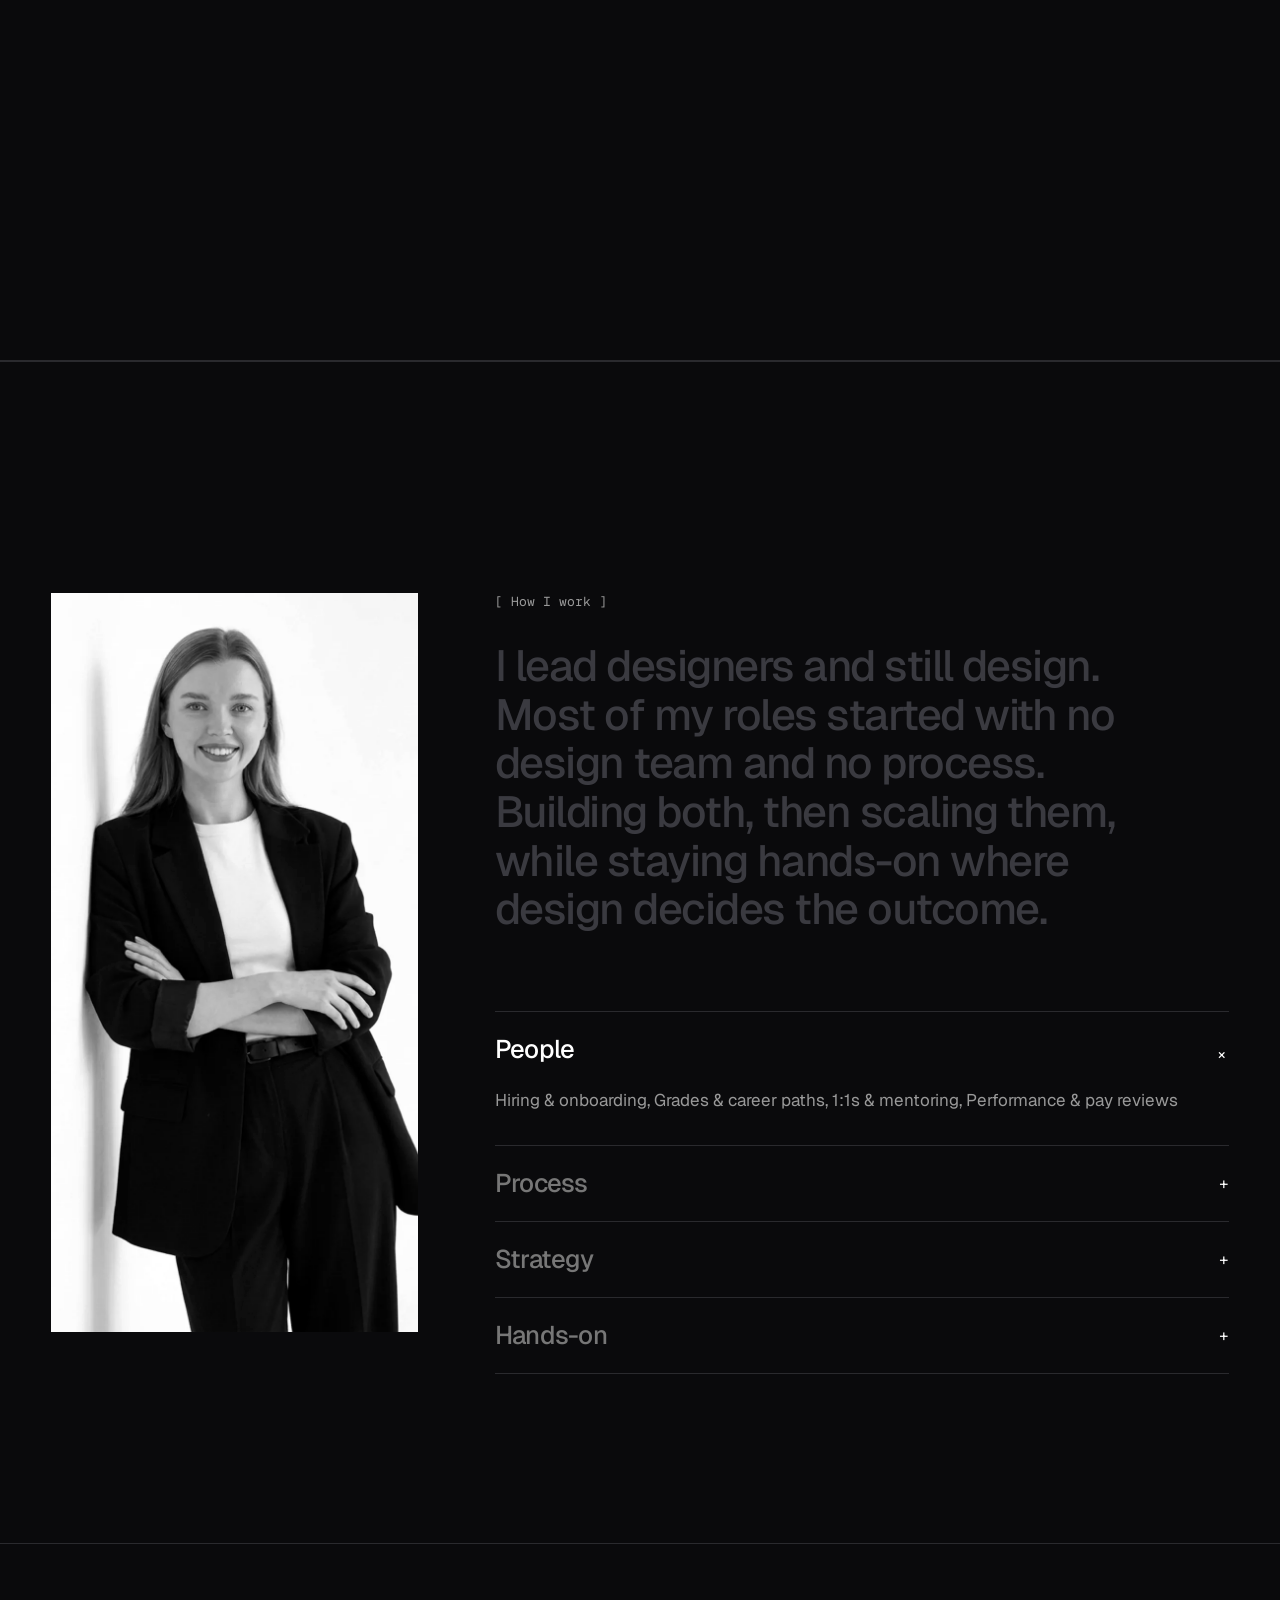
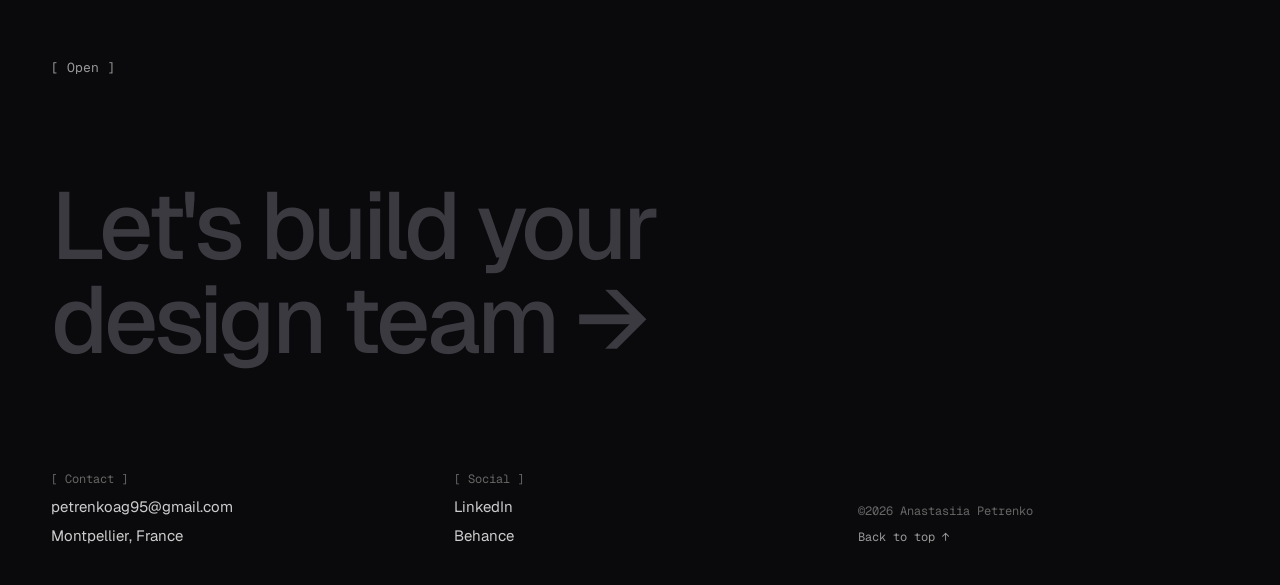
==== commit 3a69b21e: "Bet Route case: rebuild b2c-onboarding.html from the new handoff (NDA lifted) Replace the flat image" ====
--- a/index.html
+++ b/index.html
@@ -361,7 +361,7 @@
       ['Turbo.ua delivery app',"Mobile app for Ukraine's fastest grocery delivery.",'Lead Product Designer','2 years',['E-commerce','Mobile'],'assets/home/covers/turbo-sm.webp','cases/turbo.html'],
       ['Packaging & brand identity',"Full-cycle branding for Ukraine's fastest grocery delivery: packaging, courier fleet, billboard, and social media content system.",'Lead Product Designer','2 years',['Branding'],'assets/home/covers/branding-sm.webp','cases/turbo-branding.html'],
       ['Design system for a crypto payroll wallet','Every transfer is irreversible, and that one fact shaped every token, component and rule.','Product Designer','7 months',['Design system','Crypto'],'assets/home/pap-pay-ds/brand-a-trail.webp','cases/pap-pay-ds.html'],
-      ['B2C onboarding & first-deposit funnel','Redesign of a registration and first-deposit flow for a B2C product under NDA.','Product Designer','1 year',['B2C','Mobile'],'assets/home/covers/b2c-onboarding-sm.webp','cases/b2c-onboarding.html']
+      ['Bet Route registration redesign','Redesign of the registration flow for a betting product — raising completion and cutting drop-off.','Product Designer','1 year',['Betting','Mobile'],'assets/home/covers/b2c-onboarding-sm.webp','cases/b2c-onboarding.html']
     ];
     var PILLARS = [
       ['People',['Hiring & onboarding','Grades & career paths','1:1s & mentoring','Performance & pay reviews']],
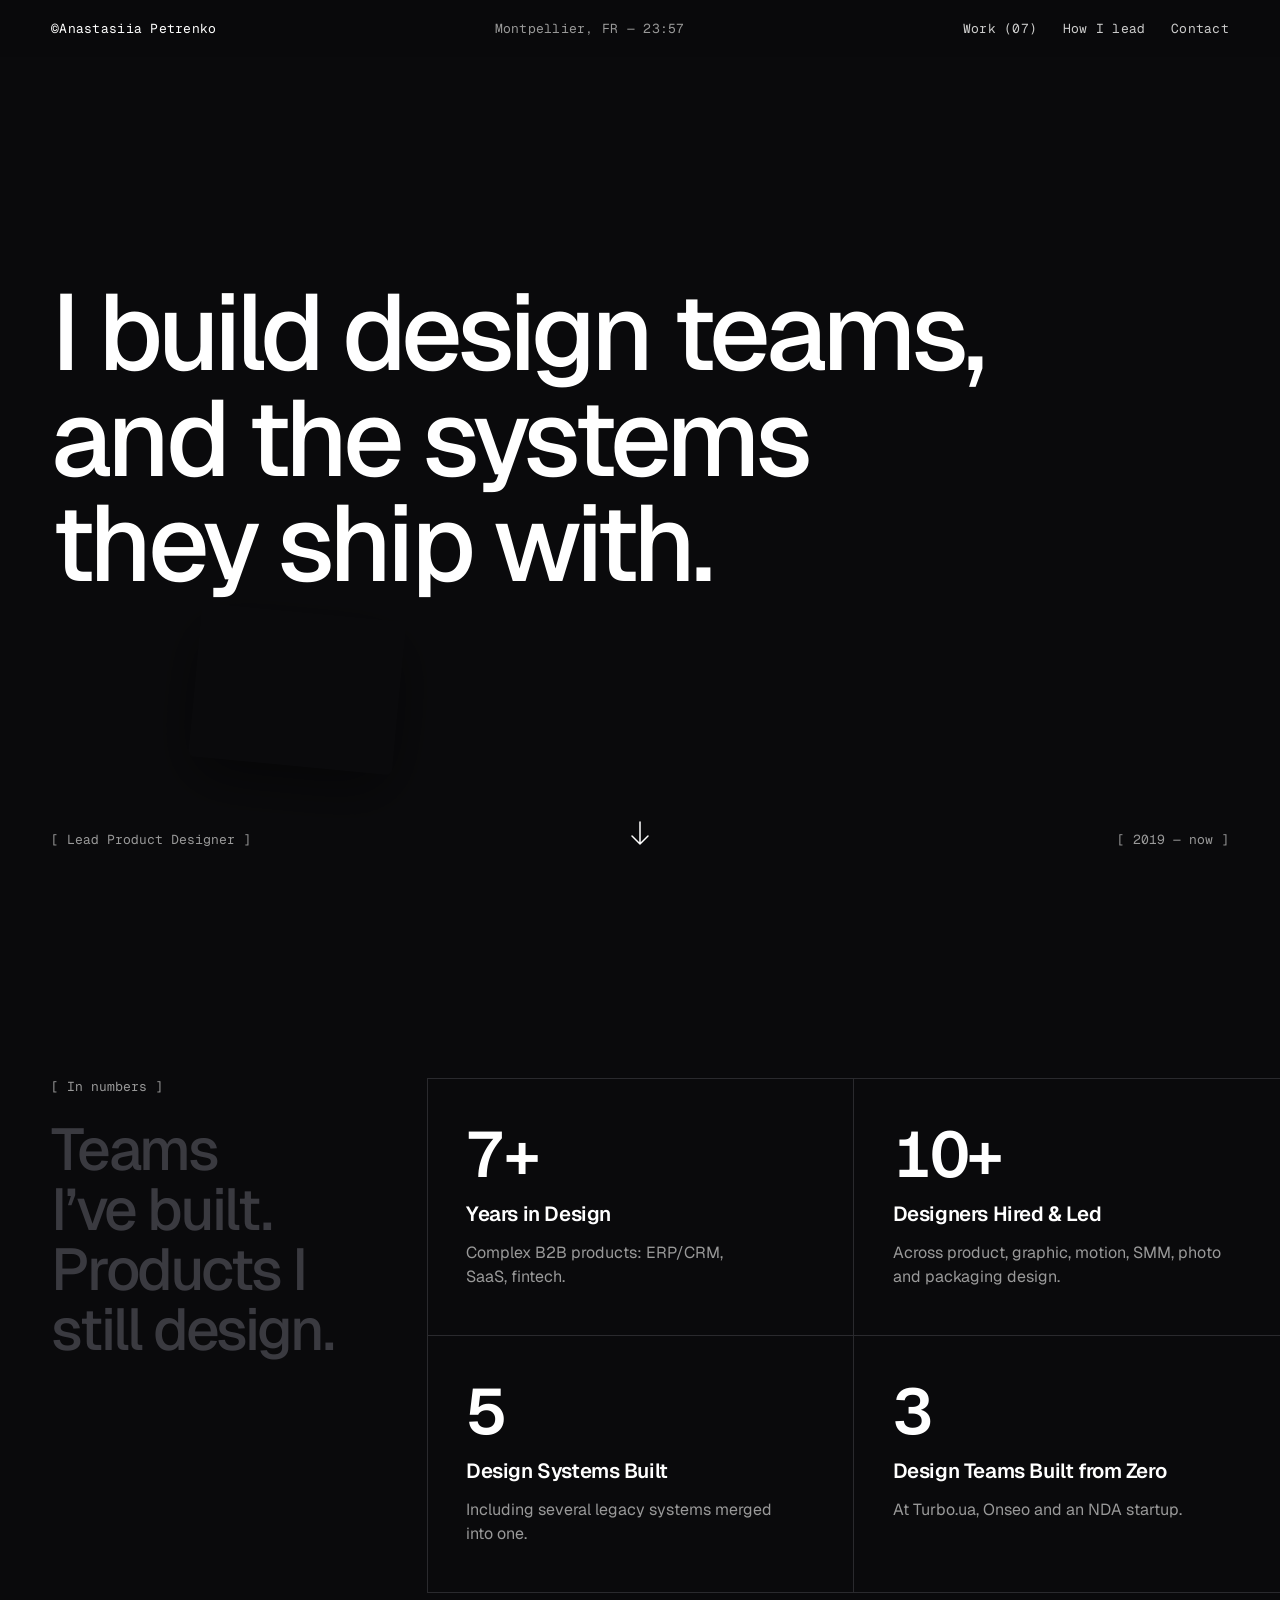
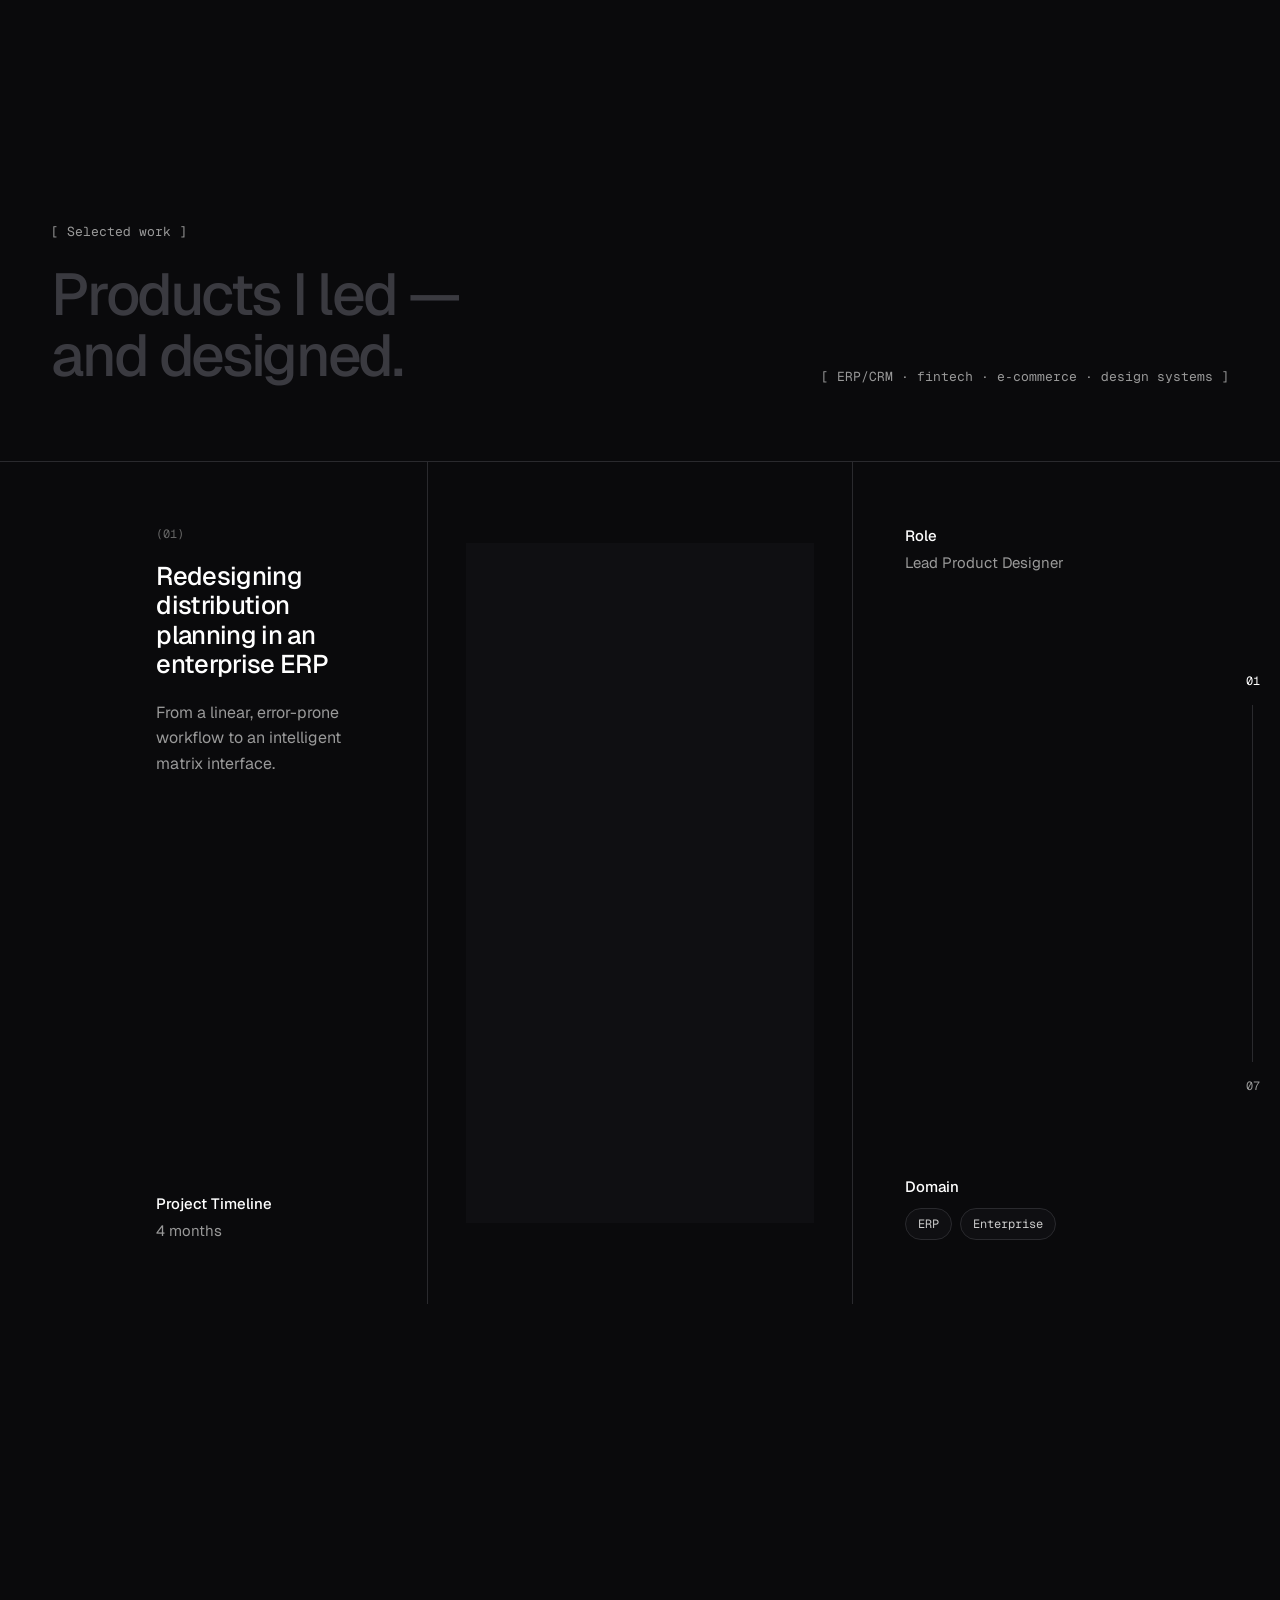
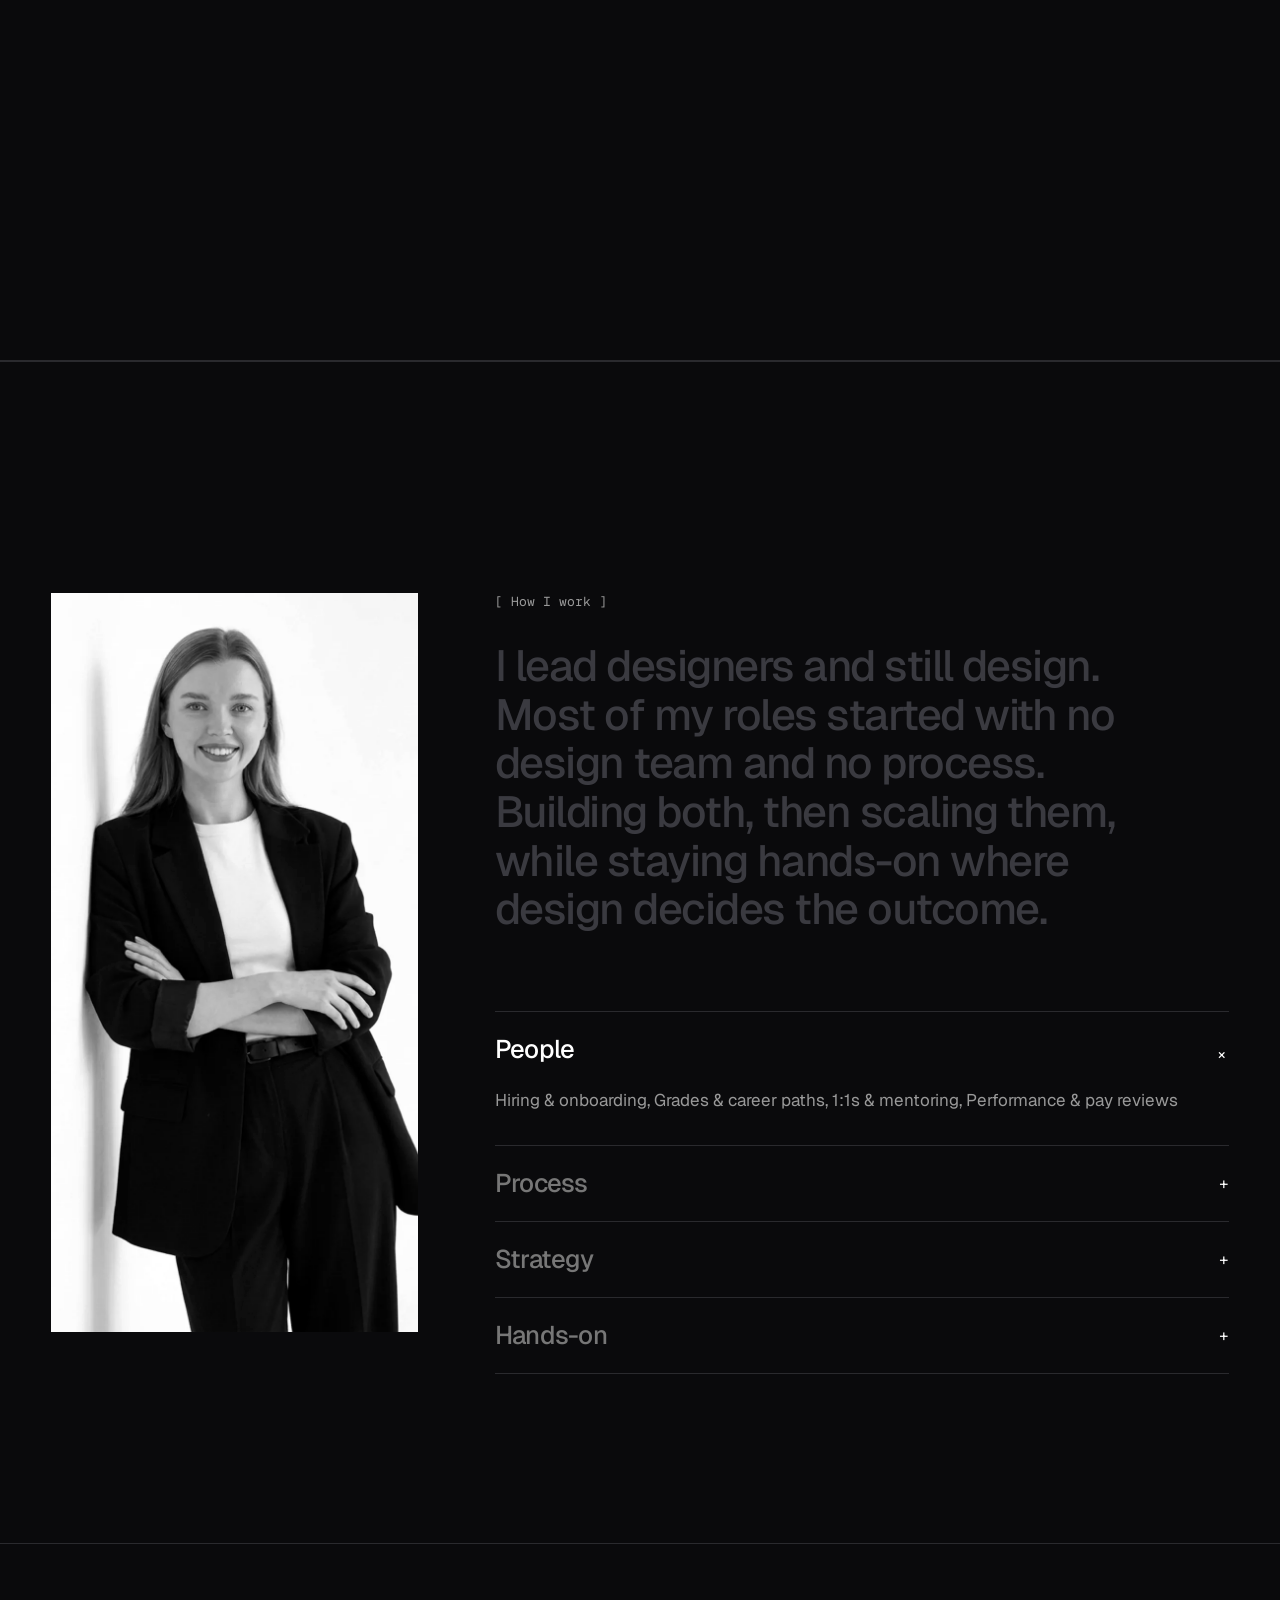
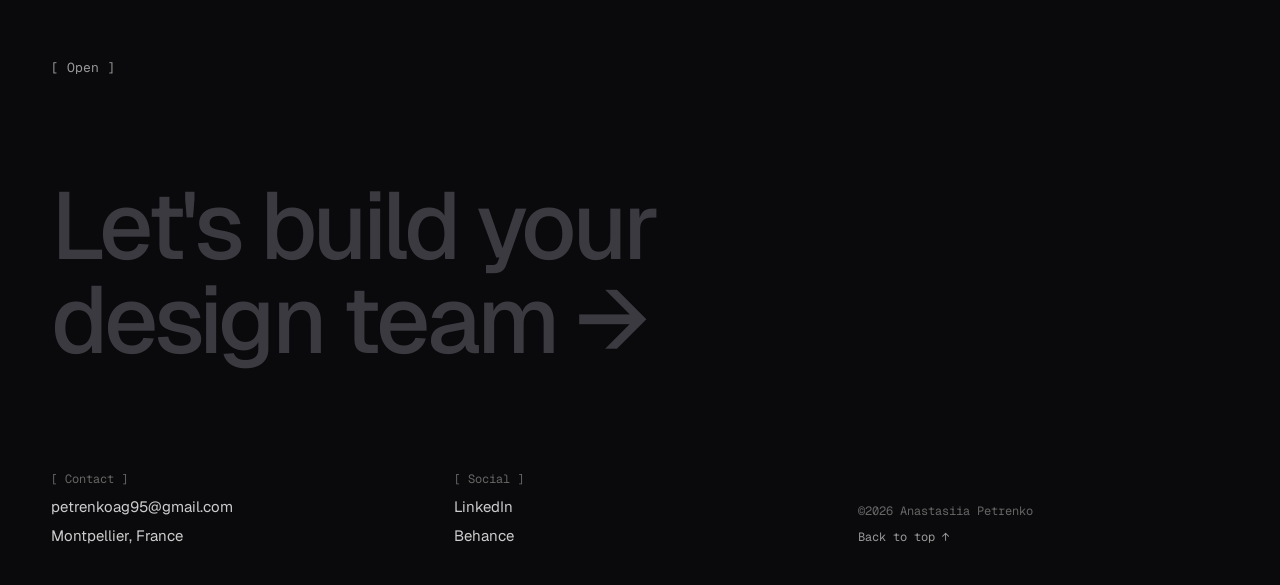
==== commit 58cd10cf: "Home: update the Turbo.ua card copy to match the rebuilt case Co-Authored-By: Claude Opus 5.5 <norep" ====
--- a/index.html
+++ b/index.html
@@ -358,7 +358,7 @@
       ['Redesigning distribution planning in an enterprise ERP','From a linear, error-prone workflow to an intelligent matrix interface.','Lead Product Designer','4 months',['ERP','Enterprise'],'assets/home/covers/erp-core-sm.webp','cases/erp-core.html'],
       ['Wave — an ERP/CRM platform built from scratch',"An ERP/CRM platform built from scratch for one of Ukraine's largest media holdings: research, design system, user flows and results.",'Product Designer · founding designer','2 years',['ERP','CRM'],'assets/home/covers/erp-wave-sm.webp','cases/erp-wave.html'],
       ['Pap-Pay crypto payroll wallet','A mobile crypto payroll wallet. Employees are paid in BTC and cash out to their card.','Lead Product Designer','7 months',['Crypto','Mobile'],'assets/home/covers/pap-pay-sm.webp','cases/pap-pay.html'],
-      ['Turbo.ua delivery app',"Mobile app for Ukraine's fastest grocery delivery.",'Lead Product Designer','2 years',['E-commerce','Mobile'],'assets/home/covers/turbo-sm.webp','cases/turbo.html'],
+      ['Turbo.ua delivery app',"30-minute grocery delivery in Kyiv. I designed the app, website and courier app from zero, then built the creative team.",'Lead Product Designer','2 years',['E-commerce','Mobile','Web'],'assets/home/covers/turbo-sm.webp','cases/turbo.html'],
       ['Packaging & brand identity',"Full-cycle branding for Ukraine's fastest grocery delivery: packaging, courier fleet, billboard, and social media content system.",'Lead Product Designer','2 years',['Branding'],'assets/home/covers/branding-sm.webp','cases/turbo-branding.html'],
       ['Design system for a crypto payroll wallet','Every transfer is irreversible, and that one fact shaped every token, component and rule.','Product Designer','7 months',['Design system','Crypto'],'assets/home/pap-pay-ds/brand-a-trail.webp','cases/pap-pay-ds.html'],
       ['Bet Route registration redesign','Redesign of the registration flow for a betting product — raising completion and cutting drop-off.','Product Designer','1 year',['Betting','Mobile'],'assets/home/covers/b2c-onboarding-sm.webp','cases/b2c-onboarding.html']
